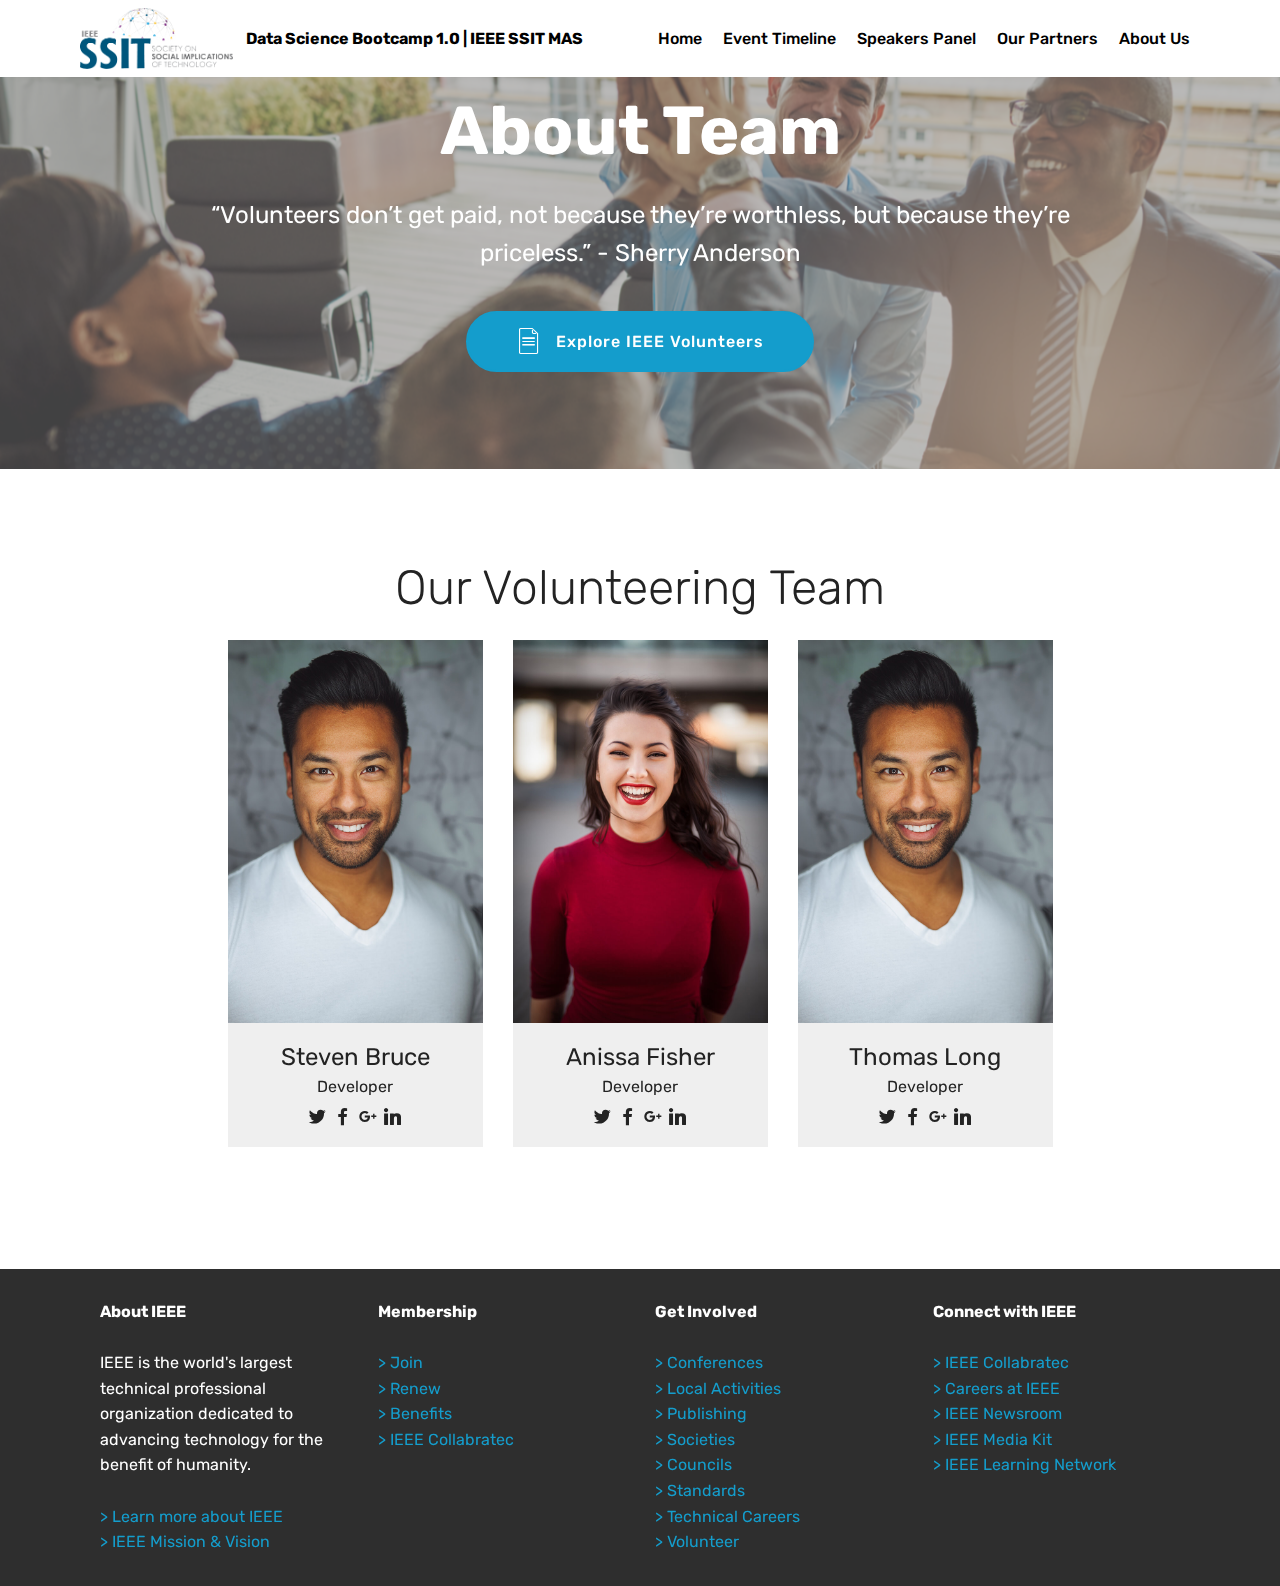
==== aboutTeam.html @ 63477669 "Test Version 1" ====
<!DOCTYPE html>
<html  >
<head>
  <meta charset="UTF-8">
  <meta http-equiv="X-UA-Compatible" content="IE=edge">
  <meta name="viewport" content="width=device-width, initial-scale=1, minimum-scale=1">
  <link rel="shortcut icon" href="assets/images/ieee-ssit.png" type="image/x-icon">
  <meta name="description" content="">
  
  
  <title>About Us | DSBC 1.0</title>
  <link rel="stylesheet" href="assets/web/assets/mobirise-icons/mobirise-icons.css">
  <link rel="stylesheet" href="assets/bootstrap/css/bootstrap.min.css">
  <link rel="stylesheet" href="assets/bootstrap/css/bootstrap-grid.min.css">
  <link rel="stylesheet" href="assets/bootstrap/css/bootstrap-reboot.min.css">
  <link rel="stylesheet" href="assets/socicon/css/styles.css">
  <link rel="stylesheet" href="assets/tether/tether.min.css">
  <link rel="stylesheet" href="assets/dropdown/css/style.css">
  <link rel="stylesheet" href="assets/theme/css/style.css">
  <link rel="preload" as="style" href="assets/mobirise/css/mbr-additional.css"><link rel="stylesheet" href="assets/mobirise/css/mbr-additional.css" type="text/css">
  
  
  
</head>
<body>
    <section class="menu cid-rZM7rF33Ei" once="menu" id="menu1-0">
  
      
  
      <nav class="navbar navbar-expand beta-menu navbar-dropdown align-items-center navbar-fixed-top navbar-toggleable-sm bg-color">
          <button class="navbar-toggler navbar-toggler-right" type="button" data-toggle="collapse" data-target="#navbarSupportedContent" aria-controls="navbarSupportedContent" aria-expanded="false" aria-label="Toggle navigation">
              <div class="hamburger">
                  <span></span>
                  <span></span>
                  <span></span>
                  <span></span>
              </div>
          </button>
          <div class="menu-logo">
              <div class="navbar-brand">
                  <span class="navbar-logo">
                      <a href="index.html">
                           <img src="assets/images/ieee-ssit.png" alt="" title="" style="height: 3.8rem;">
                      </a>
                  </span>
                  <span class="navbar-caption-wrap"><a class="navbar-caption text-black display-4" href="index.html">
                          Data Science Bootcamp 1.0 | IEEE SSIT MAS</a></span>
              </div>
          </div>
          <div class="collapse navbar-collapse" id="navbarSupportedContent">
              <ul class="navbar-nav nav-dropdown nav-right" data-app-modern-menu="true"><li class="nav-item">
                      <a class="nav-link link text-black display-4" href="index.html">Home</a>
                  </li>
                  <li class="nav-item">
                      <a class="nav-link link text-black display-4" href="index.html#timeline1-3">Event Timeline</a>
                  </li><li class="nav-item"><a class="nav-link link text-black display-4" href="index.html#team1-c">Speakers Panel</a></li>
                  <li class="nav-item"><a class="nav-link link text-black display-4" href="index.html#clients-4">Our Partners</a></li>
                  <li class="nav-item"><a class="nav-link link text-black display-4" href="aboutTeam.html" target="_blank">About Us</a></li></ul>
              
          </div>
      </nav>
  </section>

<section class="engine"><a href="https://mobirise.info/v">html templates</a></section><section class="header1 cid-rZMtKhewLM mbr-parallax-background" id="header1-9">

    

    <div class="mbr-overlay" style="opacity: 0.5; background-color: rgb(118, 118, 118);">
    </div>

    <div class="container">
        <div class="row justify-content-md-center">
            <div class="mbr-white col-md-10">
                <h1 class="mbr-section-title align-center mbr-bold pb-3 mbr-fonts-style display-1">
                    About Team</h1>
                
                <p class="mbr-text align-center pb-3 mbr-fonts-style display-5">
                    “Volunteers don’t get paid, not because they’re worthless, but because they’re priceless.” -&nbsp;Sherry Anderson </p>
                <div class="mbr-section-btn align-center"><a class="btn btn-md btn-primary display-4" href="https://www.ieee.org/about/volunteers/index.html" target="_blank">
                        <span class="mbr-iconfont mbri-file"></span>Explore IEEE Volunteers</a></div>
            </div>
        </div>
    </div>

</section>

<section class="team1 cid-rZMAbks2jQ" id="team1-b">
    
    
    
    <div class="container align-center">
        <h2 class="pb-3 mbr-fonts-style mbr-section-title display-2">Our Volunteering Team</h2>
        
        <div class="row media-row">
            
        <div class="team-item col-lg-3 col-md-6">
                <div class="item-image">
                    <img src="assets/images/face3.jpg" alt="" title="">
                </div>
                <div class="item-caption py-3">
                    <div class="item-name px-2">
                        <p class="mbr-fonts-style display-5">
                           Steven Bruce</p>
                    </div>
                    <div class="item-role px-2">
                        <p>Developer</p>
                    </div>
                    <div class="item-social pt-2">
                        <a href="https://twitter.com/mobirise" target="_blank">
                            <span class="p-1 socicon-twitter socicon mbr-iconfont mbr-iconfont-social"></span>
                        </a>
                        <a href="https://www.facebook.com/pages/Mobirise/1616226671953247" target="_blank">
                            <span class="p-1 socicon-facebook socicon mbr-iconfont mbr-iconfont-social"></span>
                        </a>
                        <a href="https://plus.google.com/u/0/+Mobirise" target="_blank">
                            <span class="p-1 socicon-googleplus socicon mbr-iconfont mbr-iconfont-social"></span>
                        </a>
                        <a href="https://www.linkedin.com/in/mobirise" target="_blank">
                            <span class="p-1 socicon-linkedin socicon mbr-iconfont mbr-iconfont-social"></span>
                        </a>
                        <a href="https://www.instagram.com/mobirise/" target="_blank">
                            
                        </a>
                        <a href="https://www.youtube.com/channel/UCt_tncVAetpK5JeM8L-8jyw" target="_blank">    
                            
                        </a>
                    </div>
                </div>
            </div><div class="team-item col-lg-3 col-md-6">
                <div class="item-image">
                    <img src="assets/images/face2.jpg" alt="" title="">
                </div>
                <div class="item-caption py-3">
                    <div class="item-name px-2">
                        <p class="mbr-fonts-style display-5">
                           Anissa Fisher</p>
                    </div>
                    <div class="item-role px-2">
                        <p>Developer</p>
                    </div>
                    <div class="item-social pt-2">
                        <a href="https://twitter.com/mobirise" target="_blank">
                            <span class="p-1 socicon-twitter socicon mbr-iconfont mbr-iconfont-social"></span>
                        </a>
                        <a href="https://www.facebook.com/pages/Mobirise/1616226671953247" target="_blank">
                            <span class="p-1 socicon-facebook socicon mbr-iconfont mbr-iconfont-social"></span>
                        </a>
                        <a href="https://plus.google.com/u/0/+Mobirise" target="_blank">
                            <span class="p-1 socicon-googleplus socicon mbr-iconfont mbr-iconfont-social"></span>
                        </a>
                        <a href="https://www.linkedin.com/in/mobirise" target="_blank">
                            <span class="p-1 socicon-linkedin socicon mbr-iconfont mbr-iconfont-social"></span>
                        </a>
                        <a href="https://www.instagram.com/mobirise/" target="_blank">
                            
                        </a>
                        <a href="https://www.youtube.com/channel/UCt_tncVAetpK5JeM8L-8jyw" target="_blank">    
                            
                        </a>
                    </div>
                </div>
            </div><div class="team-item col-lg-3 col-md-6">
                <div class="item-image">
                    <img src="assets/images/face3.jpg" alt="" title="">
                </div>
                <div class="item-caption py-3">
                    <div class="item-name px-2">
                        <p class="mbr-fonts-style display-5">
                           Thomas Long</p>
                    </div>
                    <div class="item-role px-2">
                        <p>Developer</p>
                    </div>
                    <div class="item-social pt-2">
                        <a href="https://twitter.com/mobirise" target="_blank">
                            <span class="p-1 socicon-twitter socicon mbr-iconfont mbr-iconfont-social"></span>
                        </a>
                        <a href="https://www.facebook.com/pages/Mobirise/1616226671953247" target="_blank">
                            <span class="p-1 socicon-facebook socicon mbr-iconfont mbr-iconfont-social"></span>
                        </a>
                        <a href="https://plus.google.com/u/0/+Mobirise" target="_blank">
                            <span class="p-1 socicon-googleplus socicon mbr-iconfont mbr-iconfont-social"></span>
                        </a>
                        <a href="https://www.linkedin.com/in/mobirise" target="_blank">
                            <span class="p-1 socicon-linkedin socicon mbr-iconfont mbr-iconfont-social"></span>
                        </a>
                        <a href="https://www.instagram.com/mobirise/" target="_blank">
                            
                        </a>
                        <a href="https://www.youtube.com/channel/UCt_tncVAetpK5JeM8L-8jyw" target="_blank">    
                            
                        </a>
                    </div>
                </div>
            </div></div>    
    </div>
</section>

<section class="cid-rZM88q3tOk" id="footer2-5">

    

    

    <div class="container">
        <div class="media-container-row content mbr-white">
            <div class="col-12 col-md-3 mbr-fonts-style display-7">
                <p class="mbr-text"><strong>About IEEE</strong><br>
                    <br>IEEE is the world's largest technical professional organization dedicated to advancing technology for the benefit of humanity.<br><br>
                    <a href="https://www.ieee.org/about/index.html" target="_blank">&gt; Learn more about IEEE</a><br>
                    <a href="https://www.ieee.org/about/vision-mission.html?utm_source=dhtml_footer&utm_medium=hp&utm_campaign=mission-vision" target="_blank"></a><a href="https://www.ieee.org/about/vision-mission.html" target="_blank">&gt;&nbsp;IEEE Mission &amp; Vision</a>
                </p>
            </div>
            <div class="col-12 col-md-3 mbr-fonts-style display-7">
                <p class="mbr-text"><strong>Membership</strong><br><br>
                    <a href="https://www.ieee.org/membership/join/index.html" target="_blank">&gt; Join</a><br>
                    <a href="https://www.ieee.org/membership/renew.html" target="_blank">&gt; Renew</a><br>
                    <a href="https://www.ieee.org/membership/benefits/index.html" target="_blank">&gt; Benefits</a><br>
                    <a href="https://ieee-collabratec.ieee.org/" target="_blank">&gt; IEEE Collabratec</a></p>
            </div>
            <div class="col-12 col-md-3 mbr-fonts-style display-7">
                <p class="mbr-text"><strong>Get Involved</strong><br><br>
                    <a href="https://www.ieee.org/conferences/index.html" target="_blank">&gt; Conferences</a><br>
                    <a href="https://www.ieee.org/communities/geographic-activities.html" target="_blank">&gt; Local Activities</a><br>
                    <a href="https://www.ieee.org/publications/authors/publishing-benefits/index.html" target="_blank">&gt; Publishing</a><br>
                    <a href="https://www.ieee.org/communities/societies/index.html" target="_blank">&gt; Societies</a><br>
                    <a href="https://www.ieee.org/communities/societies/about-technical-councils.html" target="_blank">&gt; Councils</a><br>
                    <a href="https://standards.ieee.org/" target="_blank">&gt; Standards</a><br>
                    <a href="https://jobs.ieee.org/" target="_blank">&gt; Technical Careers</a><br>
                    <a href="https://www.ieee.org/about/volunteers/index.html" target="_blank">&gt; Volunteer</a>
                </p>
            </div>
            <div class="col-12 col-md-3 mbr-fonts-style display-7">
                <p class="mbr-text"><strong>Connect with IEEE</strong><br><br>
                    <a href="https://ieee-collabratec.ieee.org/" target="_blank">&gt; IEEE Collabratec</a><br>
                    <a href="https://ieee.taleo.net/careersection/2/jobsearch.ftl" target="_blank">&gt; Careers at IEEE</a><br>
                    <a href="https://www.ieee.org/about/news/index.html" target="_blank">&gt; IEEE Newsroom</a><br>
                    <a href="https://www.ieee.org/about/news/media-kit/media-kit-index.html" target="_blank">&gt; IEEE Media Kit</a><br>
                    <a href="https://iln.ieee.org/" target="_blank">&gt; IEEE Learning Network</a><br>
                </p>
            </div>
        </div>
    </div>
</section>


  <script src="assets/web/assets/jquery/jquery.min.js"></script>
  <script src="assets/popper/popper.min.js"></script>
  <script src="assets/bootstrap/js/bootstrap.min.js"></script>
  <script src="assets/tether/tether.min.js"></script>
  <script src="assets/dropdown/js/nav-dropdown.js"></script>
  <script src="assets/dropdown/js/navbar-dropdown.js"></script>
  <script src="assets/touchswipe/jquery.touch-swipe.min.js"></script>
  <script src="assets/parallax/jarallax.min.js"></script>
  <script src="assets/smoothscroll/smooth-scroll.js"></script>
  <script src="assets/theme/js/script.js"></script>
  
  
</body>
</html>
---- assets/web/assets/mobirise-icons/mobirise-icons.css ----
@font-face {
  font-family: 'MobiriseIcons';
  src:  url('mobirise-icons.eot?spat4u');
  src:  url('mobirise-icons.eot?spat4u#iefix') format('embedded-opentype'),
    url('mobirise-icons.ttf?spat4u') format('truetype'),
    url('mobirise-icons.woff?spat4u') format('woff'),
    url('mobirise-icons.svg?spat4u#MobiriseIcons') format('svg');
  font-weight: normal;
  font-style: normal;
  font-display: swap;
}

[class^="mbri-"], [class*=" mbri-"] {
  /* use !important to prevent issues with browser extensions that change fonts */
  font-family: MobiriseIcons !important;
  speak: none;
  font-style: normal;
  font-weight: normal;
  font-variant: normal;
  text-transform: none;
  line-height: 1;

  /* Better Font Rendering =========== */
  -webkit-font-smoothing: antialiased;
  -moz-osx-font-smoothing: grayscale;
}

.mbri-add-submenu:before {
  content: "\e900";
}
.mbri-alert:before {
  content: "\e901";
}
.mbri-align-center:before {
  content: "\e902";
}
.mbri-align-justify:before {
  content: "\e903";
}
.mbri-align-left:before {
  content: "\e904";
}
.mbri-align-right:before {
  content: "\e905";
}
.mbri-android:before {
  content: "\e906";
}
.mbri-apple:before {
  content: "\e907";
}
.mbri-arrow-down:before {
  content: "\e908";
}
.mbri-arrow-next:before {
  content: "\e909";
}
.mbri-arrow-prev:before {
  content: "\e90a";
}
.mbri-arrow-up:before {
  content: "\e90b";
}
.mbri-bold:before {
  content: "\e90c";
}
.mbri-bookmark:before {
  content: "\e90d";
}
.mbri-bootstrap:before {
  content: "\e90e";
}
.mbri-briefcase:before {
  content: "\e90f";
}
.mbri-browse:before {
  content: "\e910";
}
.mbri-bulleted-list:before {
  content: "\e911";
}
.mbri-calendar:before {
  content: "\e912";
}
.mbri-camera:before {
  content: "\e913";
}
.mbri-cart-add:before {
  content: "\e914";
}
.mbri-cart-full:before {
  content: "\e915";
}
.mbri-cash:before {
  content: "\e916";
}
.mbri-change-style:before {
  content: "\e917";
}
.mbri-chat:before {
  content: "\e918";
}
.mbri-clock:before {
  content: "\e919";
}
.mbri-close:before {
  content: "\e91a";
}
.mbri-cloud:before {
  content: "\e91b";
}
.mbri-code:before {
  content: "\e91c";
}
.mbri-contact-form:before {
  content: "\e91d";
}
.mbri-credit-card:before {
  content: "\e91e";
}
.mbri-cursor-click:before {
  content: "\e91f";
}
.mbri-cust-feedback:before {
  content: "\e920";
}
.mbri-database:before {
  content: "\e921";
}
.mbri-delivery:before {
  content: "\e922";
}
.mbri-desktop:before {
  content: "\e923";
}
.mbri-devices:before {
  content: "\e924";
}
.mbri-down:before {
  content: "\e925";
}
.mbri-download:before {
  content: "\e989";
}
.mbri-drag-n-drop:before {
  content: "\e927";
}
.mbri-drag-n-drop2:before {
  content: "\e928";
}
.mbri-edit:before {
  content: "\e929";
}
.mbri-edit2:before {
  content: "\e92a";
}
.mbri-error:before {
  content: "\e92b";
}
.mbri-extension:before {
  content: "\e92c";
}
.mbri-features:before {
  content: "\e92d";
}
.mbri-file:before {
  content: "\e92e";
}
.mbri-flag:before {
  content: "\e92f";
}
.mbri-folder:before {
  content: "\e930";
}
.mbri-gift:before {
  content: "\e931";
}
.mbri-github:before {
  content: "\e932";
}
.mbri-globe:before {
  content: "\e933";
}
.mbri-globe-2:before {
  content: "\e934";
}
.mbri-growing-chart:before {
  content: "\e935";
}
.mbri-hearth:before {
  content: "\e936";
}
.mbri-help:before {
  content: "\e937";
}
.mbri-home:before {
  content: "\e938";
}
.mbri-hot-cup:before {
  content: "\e939";
}
.mbri-idea:before {
  content: "\e93a";
}
.mbri-image-gallery:before {
  content: "\e93b";
}
.mbri-image-slider:before {
  content: "\e93c";
}
.mbri-info:before {
  content: "\e93d";
}
.mbri-italic:before {
  content: "\e93e";
}
.mbri-key:before {
  content: "\e93f";
}
.mbri-laptop:before {
  content: "\e940";
}
.mbri-layers:before {
  content: "\e941";
}
.mbri-left-right:before {
  content: "\e942";
}
.mbri-left:before {
  content: "\e943";
}
.mbri-letter:before {
  content: "\e944";
}
.mbri-like:before {
  content: "\e945";
}
.mbri-link:before {
  content: "\e946";
}
.mbri-lock:before {
  content: "\e947";
}
.mbri-login:before {
  content: "\e948";
}
.mbri-logout:before {
  content: "\e949";
}
.mbri-magic-stick:before {
  content: "\e94a";
}
.mbri-map-pin:before {
  content: "\e94b";
}
.mbri-menu:before {
  content: "\e94c";
}
.mbri-mobile:before {
  content: "\e94d";
}
.mbri-mobile2:before {
  content: "\e94e";
}
.mbri-mobirise:before {
  content: "\e94f";
}
.mbri-more-horizontal:before {
  content: "\e950";
}
.mbri-more-vertical:before {
  content: "\e951";
}
.mbri-music:before {
  content: "\e952";
}
.mbri-new-file:before {
  content: "\e953";
}
.mbri-numbered-list:before {
  content: "\e954";
}
.mbri-opened-folder:before {
  content: "\e955";
}
.mbri-pages:before {
  content: "\e956";
}
.mbri-paper-plane:before {
  content: "\e957";
}
.mbri-paperclip:before {
  content: "\e958";
}
.mbri-photo:before {
  content: "\e959";
}
.mbri-photos:before {
  content: "\e95a";
}
.mbri-pin:before {
  content: "\e95b";
}
.mbri-play:before {
  content: "\e95c";
}
.mbri-plus:before {
  content: "\e95d";
}
.mbri-preview:before {
  content: "\e95e";
}
.mbri-print:before {
  content: "\e95f";
}
.mbri-protect:before {
  content: "\e960";
}
.mbri-question:before {
  content: "\e961";
}
.mbri-quote-left:before {
  content: "\e962";
}
.mbri-quote-right:before {
  content: "\e963";
}
.mbri-refresh:before {
  content: "\e964";
}
.mbri-responsive:before {
  content: "\e965";
}
.mbri-right:before {
  content: "\e966";
}
.mbri-rocket:before {
  content: "\e967";
}
.mbri-sad-face:before {
  content: "\e968";
}
.mbri-sale:before {
  content: "\e969";
}
.mbri-save:before {
  content: "\e96a";
}
.mbri-search:before {
  content: "\e96b";
}
.mbri-setting:before {
  content: "\e96c";
}
.mbri-setting2:before {
  content: "\e96d";
}
.mbri-setting3:before {
  content: "\e96e";
}
.mbri-share:before {
  content: "\e96f";
}
.mbri-shopping-bag:before {
  content: "\e970";
}
.mbri-shopping-basket:before {
  content: "\e971";
}
.mbri-shopping-cart:before {
  content: "\e972";
}
.mbri-sites:before {
  content: "\e973";
}
.mbri-smile-face:before {
  content: "\e974";
}
.mbri-speed:before {
  content: "\e975";
}
.mbri-star:before {
  content: "\e976";
}
.mbri-success:before {
  content: "\e977";
}
.mbri-sun:before {
  content: "\e978";
}
.mbri-sun2:before {
  content: "\e979";
}
.mbri-tablet:before {
  content: "\e97a";
}
.mbri-tablet-vertical:before {
  content: "\e97b";
}
.mbri-target:before {
  content: "\e97c";
}
.mbri-timer:before {
  content: "\e97d";
}
.mbri-to-ftp:before {
  content: "\e97e";
}
.mbri-to-local-drive:before {
  content: "\e97f";
}
.mbri-touch-swipe:before {
  content: "\e980";
}
.mbri-touch:before {
  content: "\e981";
}
.mbri-trash:before {
  content: "\e982";
}
.mbri-underline:before {
  content: "\e983";
}
.mbri-unlink:before {
  content: "\e984";
}
.mbri-unlock:before {
  content: "\e985";
}
.mbri-up-down:before {
  content: "\e986";
}
.mbri-up:before {
  content: "\e987";
}
.mbri-update:before {
  content: "\e988";
}
.mbri-upload:before {
 content: "\e926"; 
}
.mbri-user:before {
  content: "\e98a";
}
.mbri-user2:before {
  content: "\e98b";
}
.mbri-users:before {
  content: "\e98c";
}
.mbri-video:before {
  content: "\e98d";
}
.mbri-video-play:before {
  content: "\e98e";
}
.mbri-watch:before {
  content: "\e98f";
}
.mbri-website-theme:before {
  content: "\e990";
}
.mbri-wifi:before {
  content: "\e991";
}
.mbri-windows:before {
  content: "\e992";
}
.mbri-zoom-out:before {
  content: "\e993";
}
.mbri-redo:before {
  content: "\e994";
}
.mbri-undo:before {
  content: "\e995";
}
---- assets/socicon/css/styles.css ----
@charset "UTF-8";

@font-face {
  font-family: 'Socicon';
  src:  url('../fonts/socicon.eot');
  src:  url('../fonts/socicon.eot?#iefix') format('embedded-opentype'),
    url('../fonts/socicon.woff2') format('woff2'),
    url('../fonts/socicon.ttf') format('truetype'),
    url('../fonts/socicon.woff') format('woff'),
    url('../fonts/socicon.svg#socicon') format('svg');
  font-weight: normal;
  font-style: normal;
}

[data-icon]:before {
  font-family: "socicon" !important;
  content: attr(data-icon);
  font-style: normal !important;
  font-weight: normal !important;
  font-variant: normal !important;
  text-transform: none !important;
  speak: none;
  line-height: 1;
  -webkit-font-smoothing: antialiased;
  -moz-osx-font-smoothing: grayscale;
}

[class^="socicon-"], [class*=" socicon-"] {
  /* use !important to prevent issues with browser extensions that change fonts */
  font-family: 'Socicon' !important;
  speak: none;
  font-style: normal;
  font-weight: normal;
  font-variant: normal;
  text-transform: none;
  line-height: 1;

  /* Better Font Rendering =========== */
  -webkit-font-smoothing: antialiased;
  -moz-osx-font-smoothing: grayscale;
}

.socicon-eitaa:before {
  content: "\e97c";
}
.socicon-soroush:before {
  content: "\e97d";
}
.socicon-bale:before {
  content: "\e97e";
}
.socicon-zazzle:before {
  content: "\e97b";
}
.socicon-society6:before {
  content: "\e97a";
}
.socicon-redbubble:before {
  content: "\e979";
}
.socicon-avvo:before {
  content: "\e978";
}
.socicon-stitcher:before {
  content: "\e977";
}
.socicon-googlehangouts:before {
  content: "\e974";
}
.socicon-dlive:before {
  content: "\e975";
}
.socicon-vsco:before {
  content: "\e976";
}
.socicon-flipboard:before {
  content: "\e973";
}
.socicon-ubuntu:before {
  content: "\e958";
}
.socicon-artstation:before {
  content: "\e959";
}
.socicon-invision:before {
  content: "\e95a";
}
.socicon-torial:before {
  content: "\e95b";
}
.socicon-collectorz:before {
  content: "\e95c";
}
.socicon-seenthis:before {
  content: "\e95d";
}
.socicon-googleplaymusic:before {
  content: "\e95e";
}
.socicon-debian:before {
  content: "\e95f";
}
.socicon-filmfreeway:before {
  content: "\e960";
}
.socicon-gnome:before {
  content: "\e961";
}
.socicon-itchio:before {
  content: "\e962";
}
.socicon-jamendo:before {
  content: "\e963";
}
.socicon-mix:before {
  content: "\e964";
}
.socicon-sharepoint:before {
  content: "\e965";
}
.socicon-tinder:before {
  content: "\e966";
}
.socicon-windguru:before {
  content: "\e967";
}
.socicon-cdbaby:before {
  content: "\e968";
}
.socicon-elementaryos:before {
  content: "\e969";
}
.socicon-stage32:before {
  content: "\e96a";
}
.socicon-tiktok:before {
  content: "\e96b";
}
.socicon-gitter:before {
  content: "\e96c";
}
.socicon-letterboxd:before {
  content: "\e96d";
}
.socicon-threema:before {
  content: "\e96e";
}
.socicon-splice:before {
  content: "\e96f";
}
.socicon-metapop:before {
  content: "\e970";
}
.socicon-naver:before {
  content: "\e971";
}
.socicon-remote:before {
  content: "\e972";
}
.socicon-internet:before {
  content: "\e957";
}
.socicon-moddb:before {
  content: "\e94b";
}
.socicon-indiedb:before {
  content: "\e94c";
}
.socicon-traxsource:before {
  content: "\e94d";
}
.socicon-gamefor:before {
  content: "\e94e";
}
.socicon-pixiv:before {
  content: "\e94f";
}
.socicon-myanimelist:before {
  content: "\e950";
}
.socicon-blackberry:before {
  content: "\e951";
}
.socicon-wickr:before {
  content: "\e952";
}
.socicon-spip:before {
  content: "\e953";
}
.socicon-napster:before {
  content: "\e954";
}
.socicon-beatport:before {
  content: "\e955";
}
.socicon-hackerone:before {
  content: "\e956";
}
.socicon-hackernews:before {
  content: "\e946";
}
.socicon-smashwords:before {
  content: "\e947";
}
.socicon-kobo:before {
  content: "\e948";
}
.socicon-bookbub:before {
  content: "\e949";
}
.socicon-mailru:before {
  content: "\e94a";
}
.socicon-gitlab:before {
  content: "\e945";
}
.socicon-instructables:before {
  content: "\e944";
}
.socicon-portfolio:before {
  content: "\e943";
}
.socicon-codered:before {
  content: "\e940";
}
.socicon-origin:before {
  content: "\e941";
}
.socicon-nextdoor:before {
  content: "\e942";
}
.socicon-udemy:before {
  content: "\e93f";
}
.socicon-livemaster:before {
  content: "\e93e";
}
.socicon-crunchbase:before {
  content: "\e93b";
}
.socicon-homefy:before {
  content: "\e93c";
}
.socicon-calendly:before {
  content: "\e93d";
}
.socicon-realtor:before {
  content: "\e90f";
}
.socicon-tidal:before {
  content: "\e910";
}
.socicon-qobuz:before {
  content: "\e911";
}
.socicon-natgeo:before {
  content: "\e912";
}
.socicon-mastodon:before {
  content: "\e913";
}
.socicon-unsplash:before {
  content: "\e914";
}
.socicon-homeadvisor:before {
  content: "\e915";
}
.socicon-angieslist:before {
  content: "\e916";
}
.socicon-codepen:before {
  content: "\e917";
}
.socicon-slack:before {
  content: "\e918";
}
.socicon-openaigym:before {
  content: "\e919";
}
.socicon-logmein:before {
  content: "\e91a";
}
.socicon-fiverr:before {
  content: "\e91b";
}
.socicon-gotomeeting:before {
  content: "\e91c";
}
.socicon-aliexpress:before {
  content: "\e91d";
}
.socicon-guru:before {
  content: "\e91e";
}
.socicon-appstore:before {
  content: "\e91f";
}
.socicon-homes:before {
  content: "\e920";
}
.socicon-zoom:before {
  content: "\e921";
}
.socicon-alibaba:before {
  content: "\e922";
}
.socicon-craigslist:before {
  content: "\e923";
}
.socicon-wix:before {
  content: "\e924";
}
.socicon-redfin:before {
  content: "\e925";
}
.socicon-googlecalendar:before {
  content: "\e926";
}
.socicon-shopify:before {
  content: "\e927";
}
.socicon-freelancer:before {
  content: "\e928";
}
.socicon-seedrs:before {
  content: "\e929";
}
.socicon-bing:before {
  content: "\e92a";
}
.socicon-doodle:before {
  content: "\e92b";
}
.socicon-bonanza:before {
  content: "\e92c";
}
.socicon-squarespace:before {
  content: "\e92d";
}
.socicon-toptal:before {
  content: "\e92e";
}
.socicon-gust:before {
  content: "\e92f";
}
.socicon-ask:before {
  content: "\e930";
}
.socicon-trulia:before {
  content: "\e931";
}
.socicon-loomly:before {
  content: "\e932";
}
.socicon-ghost:before {
  content: "\e933";
}
.socicon-upwork:before {
  content: "\e934";
}
.socicon-fundable:before {
  content: "\e935";
}
.socicon-booking:before {
  content: "\e936";
}
.socicon-googlemaps:before {
  content: "\e937";
}
.socicon-zillow:before {
  content: "\e938";
}
.socicon-niconico:before {
  content: "\e939";
}
.socicon-toneden:before {
  content: "\e93a";
}
.socicon-augment:before {
  content: "\e908";
}
.socicon-bitbucket:before {
  content: "\e909";
}
.socicon-fyuse:before {
  content: "\e90a";
}
.socicon-yt-gaming:before {
  content: "\e90b";
}
.socicon-sketchfab:before {
  content: "\e90c";
}
.socicon-mobcrush:before {
  content: "\e90d";
}
.socicon-microsoft:before {
  content: "\e90e";
}
.socicon-pandora:before {
  content: "\e907";
}
.socicon-messenger:before {
  content: "\e906";
}
.socicon-gamewisp:before {
  content: "\e905";
}
.socicon-bloglovin:before {
  content: "\e904";
}
.socicon-tunein:before {
  content: "\e903";
}
.socicon-gamejolt:before {
  content: "\e901";
}
.socicon-trello:before {
  content: "\e902";
}
.socicon-spreadshirt:before {
  content: "\e900";
}
.socicon-500px:before {
  content: "\e000";
}
.socicon-8tracks:before {
  content: "\e001";
}
.socicon-airbnb:before {
  content: "\e002";
}
.socicon-alliance:before {
  content: "\e003";
}
.socicon-amazon:before {
  content: "\e004";
}
.socicon-amplement:before {
  content: "\e005";
}
.socicon-android:before {
  content: "\e006";
}
.socicon-angellist:before {
  content: "\e007";
}
.socicon-apple:before {
  content: "\e008";
}
.socicon-appnet:before {
  content: "\e009";
}
.socicon-baidu:before {
  content: "\e00a";
}
.socicon-bandcamp:before {
  content: "\e00b";
}
.socicon-battlenet:before {
  content: "\e00c";
}
.socicon-mixer:before {
  content: "\e00d";
}
.socicon-bebee:before {
  content: "\e00e";
}
.socicon-bebo:before {
  content: "\e00f";
}
.socicon-behance:before {
  content: "\e010";
}
.socicon-blizzard:before {
  content: "\e011";
}
.socicon-blogger:before {
  content: "\e012";
}
.socicon-buffer:before {
  content: "\e013";
}
.socicon-chrome:before {
  content: "\e014";
}
.socicon-coderwall:before {
  content: "\e015";
}
.socicon-curse:before {
  content: "\e016";
}
.socicon-dailymotion:before {
  content: "\e017";
}
.socicon-deezer:before {
  content: "\e018";
}
.socicon-delicious:before {
  content: "\e019";
}
.socicon-deviantart:before {
  content: "\e01a";
}
.socicon-diablo:before {
  content: "\e01b";
}
.socicon-digg:before {
  content: "\e01c";
}
.socicon-discord:before {
  content: "\e01d";
}
.socicon-disqus:before {
  content: "\e01e";
}
.socicon-douban:before {
  content: "\e01f";
}
.socicon-draugiem:before {
  content: "\e020";
}
.socicon-dribbble:before {
  content: "\e021";
}
.socicon-drupal:before {
  content: "\e022";
}
.socicon-ebay:before {
  content: "\e023";
}
.socicon-ello:before {
  content: "\e024";
}
.socicon-endomodo:before {
  content: "\e025";
}
.socicon-envato:before {
  content: "\e026";
}
.socicon-etsy:before {
  content: "\e027";
}
.socicon-facebook:before {
  content: "\e028";
}
.socicon-feedburner:before {
  content: "\e029";
}
.socicon-filmweb:before {
  content: "\e02a";
}
.socicon-firefox:before {
  content: "\e02b";
}
.socicon-flattr:before {
  content: "\e02c";
}
.socicon-flickr:before {
  content: "\e02d";
}
.socicon-formulr:before {
  content: "\e02e";
}
.socicon-forrst:before {
  content: "\e02f";
}
.socicon-foursquare:before {
  content: "\e030";
}
.socicon-friendfeed:before {
  content: "\e031";
}
.socicon-github:before {
  content: "\e032";
}
.socicon-goodreads:before {
  content: "\e033";
}
.socicon-google:before {
  content: "\e034";
}
.socicon-googlescholar:before {
  content: "\e035";
}
.socicon-googlegroups:before {
  content: "\e036";
}
.socicon-googlephotos:before {
  content: "\e037";
}
.socicon-googleplus:before {
  content: "\e038";
}
.socicon-grooveshark:before {
  content: "\e039";
}
.socicon-hackerrank:before {
  content: "\e03a";
}
.socicon-hearthstone:before {
  content: "\e03b";
}
.socicon-hellocoton:before {
  content: "\e03c";
}
.socicon-heroes:before {
  content: "\e03d";
}
.socicon-smashcast:before {
  content: "\e03e";
}
.socicon-horde:before {
  content: "\e03f";
}
.socicon-houzz:before {
  content: "\e040";
}
.socicon-icq:before {
  content: "\e041";
}
.socicon-identica:before {
  content: "\e042";
}
.socicon-imdb:before {
  content: "\e043";
}
.socicon-instagram:before {
  content: "\e044";
}
.socicon-issuu:before {
  content: "\e045";
}
.socicon-istock:before {
  content: "\e046";
}
.socicon-itunes:before {
  content: "\e047";
}
.socicon-keybase:before {
  content: "\e048";
}
.socicon-lanyrd:before {
  content: "\e049";
}
.socicon-lastfm:before {
  content: "\e04a";
}
.socicon-line:before {
  content: "\e04b";
}
.socicon-linkedin:before {
  content: "\e04c";
}
.socicon-livejournal:before {
  content: "\e04d";
}
.socicon-lyft:before {
  content: "\e04e";
}
.socicon-macos:before {
  content: "\e04f";
}
.socicon-mail:before {
  content: "\e050";
}
.socicon-medium:before {
  content: "\e051";
}
.socicon-meetup:before {
  content: "\e052";
}
.socicon-mixcloud:before {
  content: "\e053";
}
.socicon-modelmayhem:before {
  content: "\e054";
}
.socicon-mumble:before {
  content: "\e055";
}
.socicon-myspace:before {
  content: "\e056";
}
.socicon-newsvine:before {
  content: "\e057";
}
.socicon-nintendo:before {
  content: "\e058";
}
.socicon-npm:before {
  content: "\e059";
}
.socicon-odnoklassniki:before {
  content: "\e05a";
}
.socicon-openid:before {
  content: "\e05b";
}
.socicon-opera:before {
  content: "\e05c";
}
.socicon-outlook:before {
  content: "\e05d";
}
.socicon-overwatch:before {
  content: "\e05e";
}
.socicon-patreon:before {
  content: "\e05f";
}
.socicon-paypal:before {
  content: "\e060";
}
.socicon-periscope:before {
  content: "\e061";
}
.socicon-persona:before {
  content: "\e062";
}
.socicon-pinterest:before {
  content: "\e063";
}
.socicon-play:before {
  content: "\e064";
}
.socicon-player:before {
  content: "\e065";
}
.socicon-playstation:before {
  content: "\e066";
}
.socicon-pocket:before {
  content: "\e067";
}
.socicon-qq:before {
  content: "\e068";
}
.socicon-quora:before {
  content: "\e069";
}
.socicon-raidcall:before {
  content: "\e06a";
}
.socicon-ravelry:before {
  content: "\e06b";
}
.socicon-reddit:before {
  content: "\e06c";
}
.socicon-renren:before {
  content: "\e06d";
}
.socicon-researchgate:before {
  content: "\e06e";
}
.socicon-residentadvisor:before {
  content: "\e06f";
}
.socicon-reverbnation:before {
  content: "\e070";
}
.socicon-rss:before {
  content: "\e071";
}
.socicon-sharethis:before {
  content: "\e072";
}
.socicon-skype:before {
  content: "\e073";
}
.socicon-slideshare:before {
  content: "\e074";
}
.socicon-smugmug:before {
  content: "\e075";
}
.socicon-snapchat:before {
  content: "\e076";
}
.socicon-songkick:before {
  content: "\e077";
}
.socicon-soundcloud:before {
  content: "\e078";
}
.socicon-spotify:before {
  content: "\e079";
}
.socicon-stackexchange:before {
  content: "\e07a";
}
.socicon-stackoverflow:before {
  content: "\e07b";
}
.socicon-starcraft:before {
  content: "\e07c";
}
.socicon-stayfriends:before {
  content: "\e07d";
}
.socicon-steam:before {
  content: "\e07e";
}
.socicon-storehouse:before {
  content: "\e07f";
}
.socicon-strava:before {
  content: "\e080";
}
.socicon-streamjar:before {
  content: "\e081";
}
.socicon-stumbleupon:before {
  content: "\e082";
}
.socicon-swarm:before {
  content: "\e083";
}
.socicon-teamspeak:before {
  content: "\e084";
}
.socicon-teamviewer:before {
  content: "\e085";
}
.socicon-technorati:before {
  content: "\e086";
}
.socicon-telegram:before {
  content: "\e087";
}
.socicon-tripadvisor:before {
  content: "\e088";
}
.socicon-tripit:before {
  content: "\e089";
}
.socicon-triplej:before {
  content: "\e08a";
}
.socicon-tumblr:before {
  content: "\e08b";
}
.socicon-twitch:before {
  content: "\e08c";
}
.socicon-twitter:before {
  content: "\e08d";
}
.socicon-uber:before {
  content: "\e08e";
}
.socicon-ventrilo:before {
  content: "\e08f";
}
.socicon-viadeo:before {
  content: "\e090";
}
.socicon-viber:before {
  content: "\e091";
}
.socicon-viewbug:before {
  content: "\e092";
}
.socicon-vimeo:before {
  content: "\e093";
}
.socicon-vine:before {
  content: "\e094";
}
.socicon-vkontakte:before {
  content: "\e095";
}
.socicon-warcraft:before {
  content: "\e096";
}
.socicon-wechat:before {
  content: "\e097";
}
.socicon-weibo:before {
  content: "\e098";
}
.socicon-whatsapp:before {
  content: "\e099";
}
.socicon-wikipedia:before {
  content: "\e09a";
}
.socicon-windows:before {
  content: "\e09b";
}
.socicon-wordpress:before {
  content: "\e09c";
}
.socicon-wykop:before {
  content: "\e09d";
}
.socicon-xbox:before {
  content: "\e09e";
}
.socicon-xing:before {
  content: "\e09f";
}
.socicon-yahoo:before {
  content: "\e0a0";
}
.socicon-yammer:before {
  content: "\e0a1";
}
.socicon-yandex:before {
  content: "\e0a2";
}
.socicon-yelp:before {
  content: "\e0a3";
}
.socicon-younow:before {
  content: "\e0a4";
}
.socicon-youtube:before {
  content: "\e0a5";
}
.socicon-zapier:before {
  content: "\e0a6";
}
.socicon-zerply:before {
  content: "\e0a7";
}
.socicon-zomato:before {
  content: "\e0a8";
}
.socicon-zynga:before {
  content: "\e0a9";
}
---- assets/dropdown/css/style.css ----
.navbar-dropdown {
  left: 0;
  padding: 0;
  position: absolute;
  right: 0;
  top: 0;
  transition: all 0.45s ease;
  z-index: 1030;
  background: #282828; }
  .navbar-dropdown .navbar-logo {
    margin-right: 0.8rem;
    transition: margin 0.3s ease-in-out;
    vertical-align: middle; }
    .navbar-dropdown .navbar-logo img {
      height: 3.125rem;
      transition: all 0.3s ease-in-out; }
    .navbar-dropdown .navbar-logo.mbr-iconfont {
      font-size: 3.125rem;
      line-height: 3.125rem; }
  .navbar-dropdown .navbar-caption {
    font-weight: 700;
    white-space: normal;
    vertical-align: -4px;
    line-height: 3.125rem !important; }
    .navbar-dropdown .navbar-caption, .navbar-dropdown .navbar-caption:hover {
      color: inherit;
      text-decoration: none; }
  .navbar-dropdown .mbr-iconfont + .navbar-caption {
    vertical-align: -1px; }
  .navbar-dropdown.navbar-fixed-top {
    position: fixed; }
  .navbar-dropdown .navbar-brand span {
    vertical-align: -4px; }
  .navbar-dropdown.bg-color.transparent {
    background: none; }
  .navbar-dropdown.navbar-short .navbar-brand {
    padding: 0.625rem 0; }
    .navbar-dropdown.navbar-short .navbar-brand span {
      vertical-align: -1px; }
  .navbar-dropdown.navbar-short .navbar-caption {
    line-height: 2.375rem !important;
    vertical-align: -2px; }
  .navbar-dropdown.navbar-short .navbar-logo {
    margin-right: 0.5rem; }
    .navbar-dropdown.navbar-short .navbar-logo img {
      height: 2.375rem; }
    .navbar-dropdown.navbar-short .navbar-logo.mbr-iconfont {
      font-size: 2.375rem;
      line-height: 2.375rem; }
  .navbar-dropdown.navbar-short .mbr-table-cell {
    height: 3.625rem; }
  .navbar-dropdown .navbar-close {
    left: 0.6875rem;
    position: fixed;
    top: 0.75rem;
    z-index: 1000; }
  .navbar-dropdown .hamburger-icon {
    content: "";
    display: inline-block;
    vertical-align: middle;
    width: 16px;
    -webkit-box-shadow: 0 -6px 0 1px #282828,0 0 0 1px #282828,0 6px 0 1px #282828;
    -moz-box-shadow: 0 -6px 0 1px #282828,0 0 0 1px #282828,0 6px 0 1px #282828;
    box-shadow: 0 -6px 0 1px #282828,0 0 0 1px #282828,0 6px 0 1px #282828; }

.dropdown-menu .dropdown-toggle[data-toggle="dropdown-submenu"]::after {
  border-bottom: 0.35em solid transparent;
  border-left: 0.35em solid;
  border-right: 0;
  border-top: 0.35em solid transparent;
  margin-left: 0.3rem; }

.dropdown-menu .dropdown-item:focus {
  outline: 0; }

.nav-dropdown {
  font-size: 0.75rem;
  font-weight: 500;
  height: auto !important; }
  .nav-dropdown .nav-btn {
    padding-left: 1rem; }
  .nav-dropdown .link {
    margin: .667em 1.667em;
    font-weight: 500;
    padding: 0;
    transition: color .2s ease-in-out; }
    .nav-dropdown .link.dropdown-toggle {
      margin-right: 2.583em; }
      .nav-dropdown .link.dropdown-toggle::after {
        margin-left: .25rem;
        border-top: 0.35em solid;
        border-right: 0.35em solid transparent;
        border-left: 0.35em solid transparent;
        border-bottom: 0; }
      .nav-dropdown .link.dropdown-toggle[aria-expanded="true"] {
        margin: 0;
        padding: 0.667em 3.263em  0.667em 1.667em; }
  .nav-dropdown .link::after,
  .nav-dropdown .dropdown-item::after {
    color: inherit; }
  .nav-dropdown .btn {
    font-size: 0.75rem;
    font-weight: 700;
    letter-spacing: 0;
    margin-bottom: 0;
    padding-left: 1.25rem;
    padding-right: 1.25rem; }
  .nav-dropdown .dropdown-menu {
    border-radius: 0;
    border: 0;
    left: 0;
    margin: 0;
    padding-bottom: 1.25rem;
    padding-top: 1.25rem;
    position: relative; }
  .nav-dropdown .dropdown-submenu {
    margin-left: 0.125rem;
    top: 0; }
  .nav-dropdown .dropdown-item {
    font-weight: 500;
    line-height: 2;
    padding: 0.3846em 4.615em 0.3846em 1.5385em;
    position: relative;
    transition: color .2s ease-in-out, background-color .2s ease-in-out; }
    .nav-dropdown .dropdown-item::after {
      margin-top: -0.3077em;
      position: absolute;
      right: 1.1538em;
      top: 50%; }
    .nav-dropdown .dropdown-item:focus, .nav-dropdown .dropdown-item:hover {
      background: none; }

@media (max-width: 767px) {
  .nav-dropdown.navbar-toggleable-sm {
    bottom: 0;
    display: none;
    left: 0;
    overflow-x: hidden;
    position: fixed;
    top: 0;
    transform: translateX(-100%);
    -ms-transform: translateX(-100%);
    -webkit-transform: translateX(-100%);
    width: 18.75rem;
    z-index: 999; } }
.nav-dropdown.navbar-toggleable-xl {
  bottom: 0;
  display: none;
  left: 0;
  overflow-x: hidden;
  position: fixed;
  top: 0;
  transform: translateX(-100%);
  -ms-transform: translateX(-100%);
  -webkit-transform: translateX(-100%);
  width: 18.75rem;
  z-index: 999; }

.nav-dropdown-sm {
  display: block !important;
  overflow-x: hidden;
  overflow: auto;
  padding-top: 3.875rem; }
  .nav-dropdown-sm::after {
    content: "";
    display: block;
    height: 3rem;
    width: 100%; }
  .nav-dropdown-sm.collapse.in ~ .navbar-close {
    display: block !important; }
  .nav-dropdown-sm.collapsing, .nav-dropdown-sm.collapse.in {
    transform: translateX(0);
    -ms-transform: translateX(0);
    -webkit-transform: translateX(0);
    transition: all 0.25s ease-out;
    -webkit-transition: all 0.25s ease-out;
    background: #282828; }
  .nav-dropdown-sm.collapsing[aria-expanded="false"] {
    transform: translateX(-100%);
    -ms-transform: translateX(-100%);
    -webkit-transform: translateX(-100%); }
  .nav-dropdown-sm .nav-item {
    display: block;
    margin-left: 0 !important;
    padding-left: 0; }
  .nav-dropdown-sm .link,
  .nav-dropdown-sm .dropdown-item {
    border-top: 1px dotted rgba(255, 255, 255, 0.1);
    font-size: 0.8125rem;
    line-height: 1.6;
    margin: 0 !important;
    padding: 0.875rem 2.4rem 0.875rem 1.5625rem !important;
    position: relative;
    white-space: normal; }
    .nav-dropdown-sm .link:focus, .nav-dropdown-sm .link:hover,
    .nav-dropdown-sm .dropdown-item:focus,
    .nav-dropdown-sm .dropdown-item:hover {
      background: rgba(0, 0, 0, 0.2) !important;
      color: #c0a375; }
  .nav-dropdown-sm .nav-btn {
    position: relative;
    padding: 1.5625rem 1.5625rem 0 1.5625rem; }
    .nav-dropdown-sm .nav-btn::before {
      border-top: 1px dotted rgba(255, 255, 255, 0.1);
      content: "";
      left: 0;
      position: absolute;
      top: 0;
      width: 100%; }
    .nav-dropdown-sm .nav-btn + .nav-btn {
      padding-top: 0.625rem; }
      .nav-dropdown-sm .nav-btn + .nav-btn::before {
        display: none; }
  .nav-dropdown-sm .btn {
    padding: 0.625rem 0; }
  .nav-dropdown-sm .dropdown-toggle[data-toggle="dropdown-submenu"]::after {
    margin-left: .25rem;
    border-top: 0.35em solid;
    border-right: 0.35em solid transparent;
    border-left: 0.35em solid transparent;
    border-bottom: 0; }
  .nav-dropdown-sm .dropdown-toggle[data-toggle="dropdown-submenu"][aria-expanded="true"]::after {
    border-top: 0;
    border-right: 0.35em solid transparent;
    border-left: 0.35em solid transparent;
    border-bottom: 0.35em solid; }
  .nav-dropdown-sm .dropdown-menu {
    margin: 0;
    padding: 0;
    position: relative;
    top: 0;
    left: 0;
    width: 100%;
    border: 0;
    float: none;
    border-radius: 0;
    background: none; }
  .nav-dropdown-sm .dropdown-submenu {
    left: 100%;
    margin-left: 0.125rem;
    margin-top: -1.25rem;
    top: 0; }

.navbar-toggleable-sm .nav-dropdown .dropdown-menu {
  position: absolute; }

.navbar-toggleable-sm .nav-dropdown .dropdown-submenu {
  left: 100%;
  margin-left: 0.125rem;
  margin-top: -1.25rem;
  top: 0; }

.navbar-toggleable-sm.opened .nav-dropdown .dropdown-menu {
  position: relative; }

.navbar-toggleable-sm.opened .nav-dropdown .dropdown-submenu {
  left: 0;
  margin-left: 00rem;
  margin-top: 0rem;
  top: 0; }

.is-builder .nav-dropdown.collapsing {
  transition: none !important; }

/*# sourceMappingURL=style.css.map */
---- assets/theme/css/style.css ----
@charset "UTF-8";
/*!
 * Mobirise v4 theme (https://mobirise.com/)
 * Copyright 2017 Mobirise
 */
section {
  background-color: #eeeeee;
}

body {
  font-style: normal;
  line-height: 1.5;
}

section,
.container,
.container-fluid {
  position: relative;
  word-wrap: break-word;
}

a.mbr-iconfont:hover {
  text-decoration: none;
}

.article .lead p,
.article .lead ul,
.article .lead ol,
.article .lead pre,
.article .lead blockquote {
  margin-bottom: 0;
}

ul,
ol,
pre,
blockquote {
  margin-bottom: 2.3125rem;
}

pre {
  background: #f4f4f4;
  padding: 10px 24px;
  white-space: pre-wrap;
}

.inactive {
  -webkit-user-select: none;
  -moz-user-select: none;
  -ms-user-select: none;
  user-select: none;
  pointer-events: none;
  -webkit-user-drag: none;
  user-drag: none;
}

.mbr-section__comments .row {
  justify-content: center;
  -webkit-justify-content: center;
}

a {
  font-style: normal;
  font-weight: 400;
  cursor: pointer;
}
a, a:hover {
  text-decoration: none;
}

figure {
  margin-bottom: 0;
}

body {
  color: #232323;
}

h1,
h2,
h3,
h4,
h5,
h6,
.h1,
.h2,
.h3,
.h4,
.h5,
.h6,
.display-1,
.display-2,
.display-3,
.display-4 {
  line-height: 1;
  word-break: break-word;
  word-wrap: break-word;
}

.mbr-section-title {
  font-style: normal;
  line-height: 1.2;
}

.mbr-section-subtitle {
  line-height: 1.3;
}

.mbr-text {
  font-style: normal;
  line-height: 1.6;
}

b,
strong {
  font-weight: bold;
}

blockquote {
  padding: 10px 0 10px 20px;
  position: relative;
  border-left: 2px solid;
  border-color: #ff3366;
}

input:-webkit-autofill, input:-webkit-autofill:hover, input:-webkit-autofill:focus, input:-webkit-autofill:active {
  transition-delay: 9999s;
  transition-property: background-color, color;
}

textarea[type=hidden] {
  display: none;
}

body {
  position: relative;
}

section {
  background-position: 50% 50%;
  background-repeat: no-repeat;
  background-size: cover;
}
section .mbr-background-video,
section .mbr-background-video-preview {
  position: absolute;
  bottom: 0;
  left: 0;
  right: 0;
  top: 0;
}

.hidden {
  visibility: hidden;
}

.mbr-z-index20 {
  z-index: 20;
}

/*! Base colors */
.mbr-white {
  color: #ffffff;
}

.mbr-black {
  color: #000000;
}

.mbr-bg-white {
  background-color: #ffffff;
}

.mbr-bg-black {
  background-color: #000000;
}

/*! Text-aligns */
.align-left {
  text-align: left;
}

.align-center {
  text-align: center;
}

.align-right {
  text-align: right;
}

@media (max-width: 767px) {
  .align-left,
.align-center,
.align-right,
.mbr-section-btn,
.mbr-section-title {
    text-align: center;
  }
}
/*! Font-weight  */
.mbr-light {
  font-weight: 300;
}

.mbr-regular {
  font-weight: 400;
}

.mbr-semibold {
  font-weight: 500;
}

.mbr-bold {
  font-weight: 700;
}

/*! Media  */
.media-size-item {
  -webkit-flex: 1 1 auto;
  -moz-flex: 1 1 auto;
  -ms-flex: 1 1 auto;
  -o-flex: 1 1 auto;
  flex: 1 1 auto;
}

.media-content {
  -webkit-flex-basis: 100%;
  flex-basis: 100%;
}

.media-container-row {
  display: -ms-flexbox;
  display: -webkit-flex;
  display: flex;
  -webkit-flex-direction: row;
  -ms-flex-direction: row;
  flex-direction: row;
  -webkit-flex-wrap: wrap;
  -ms-flex-wrap: wrap;
  flex-wrap: wrap;
  -webkit-justify-content: center;
  -ms-flex-pack: center;
  justify-content: center;
  -webkit-align-content: center;
  -ms-flex-line-pack: center;
  align-content: center;
  -webkit-align-items: start;
  -ms-flex-align: start;
  align-items: start;
}
.media-container-row .media-size-item {
  width: 400px;
}

.media-container-column {
  display: -ms-flexbox;
  display: -webkit-flex;
  display: flex;
  -webkit-flex-direction: column;
  -ms-flex-direction: column;
  flex-direction: column;
  -webkit-flex-wrap: wrap;
  -ms-flex-wrap: wrap;
  flex-wrap: wrap;
  -webkit-justify-content: center;
  -ms-flex-pack: center;
  justify-content: center;
  -webkit-align-content: center;
  -ms-flex-line-pack: center;
  align-content: center;
  -webkit-align-items: stretch;
  -ms-flex-align: stretch;
  align-items: stretch;
}
.media-container-column > * {
  width: 100%;
}

@media (min-width: 992px) {
  .media-container-row {
    -webkit-flex-wrap: nowrap;
    -ms-flex-wrap: nowrap;
    flex-wrap: nowrap;
  }
}
figure {
  overflow: hidden;
}

figure[mbr-media-size] {
  transition: width 0.1s;
}

.mbr-figure img,
.mbr-figure iframe {
  display: block;
  width: 100%;
}

.card {
  background-color: transparent;
  border: none;
}

.card-box {
  width: 100%;
}

.card-img {
  text-align: center;
  flex-shrink: 0;
  -webkit-flex-shrink: 0;
}

.media {
  max-width: 100%;
  margin: 0 auto;
}

.mbr-figure {
  -ms-flex-item-align: center;
  -ms-grid-row-align: center;
  -webkit-align-self: center;
  align-self: center;
}

.media-container > div {
  max-width: 100%;
}

.mbr-figure img,
.card-img img {
  width: 100%;
}

@media (max-width: 991px) {
  .media-size-item {
    width: auto !important;
  }

  .media {
    width: auto;
  }

  .mbr-figure {
    width: 100% !important;
  }
}
/*! Buttons */
.btn {
  font-weight: 500;
  border-width: 2px;
  font-style: normal;
  letter-spacing: 1px;
  margin: 0.4rem 0.8rem;
  white-space: normal;
  -webkit-transition: all 0.3s ease-in-out;
  -moz-transition: all 0.3s ease-in-out;
  transition: all 0.3s ease-in-out;
  display: inline-flex;
  align-items: center;
  justify-content: center;
  word-break: break-word;
  -webkit-align-items: center;
  -webkit-justify-content: center;
  display: -webkit-inline-flex;
}

.btn-sm {
  font-weight: 500;
  letter-spacing: 1px;
  -webkit-transition: all 0.3s ease-in-out;
  -moz-transition: all 0.3s ease-in-out;
  transition: all 0.3s ease-in-out;
}

.btn-md {
  font-weight: 500;
  letter-spacing: 1px;
  margin: 0.4rem 0.8rem !important;
  -webkit-transition: all 0.3s ease-in-out;
  -moz-transition: all 0.3s ease-in-out;
  transition: all 0.3s ease-in-out;
}

.btn-lg {
  font-weight: 500;
  letter-spacing: 1px;
  margin: 0.4rem 0.8rem !important;
  -webkit-transition: all 0.3s ease-in-out;
  -moz-transition: all 0.3s ease-in-out;
  transition: all 0.3s ease-in-out;
}

.mbr-section-btn {
  margin-left: -0.25rem;
  margin-right: -0.25rem;
  font-size: 0;
}

nav .mbr-section-btn {
  margin-left: 0rem;
  margin-right: 0rem;
}

.btn-form {
  border-radius: 0;
}
.btn-form:hover {
  cursor: pointer;
}

/*! Btn icon margin */
.btn .mbr-iconfont,
.btn.btn-sm .mbr-iconfont {
  cursor: pointer;
  margin-right: 0.5rem;
}

.btn.btn-md .mbr-iconfont,
.btn.btn-md .mbr-iconfont {
  margin-right: 0.8rem;
}

.mbr-regular {
  font-weight: 400;
}

.mbr-semibold {
  font-weight: 500;
}

.mbr-bold {
  font-weight: 700;
}

[type=submit] {
  -webkit-appearance: none;
}

/*! Full-screen */
.mbr-fullscreen .mbr-overlay {
  min-height: 100vh;
}

.mbr-fullscreen {
  display: flex;
  display: -webkit-flex;
  display: -moz-flex;
  display: -ms-flex;
  display: -o-flex;
  align-items: center;
  -webkit-align-items: center;
  min-height: 100vh;
  padding-top: 3rem;
  padding-bottom: 3rem;
}

/*! Map */
.map {
  height: 25rem;
  position: relative;
}
.map iframe {
  width: 100%;
  height: 100%;
}

.mbr-overlay {
  background-color: #000;
  bottom: 0;
  left: 0;
  opacity: 0.5;
  position: absolute;
  right: 0;
  top: 0;
  z-index: 0;
  pointer-events: none;
}

/* Form */
blockquote {
  font-style: italic;
  padding: 10px 0 10px 20px;
  font-size: 1.09rem;
  position: relative;
  border-width: 3px;
}

.form-control {
  background-color: #f5f5f5;
  box-shadow: none;
  color: #565656;
  line-height: 1.43;
  min-height: 3.5em;
  padding: 1.07em 0.5em;
}
.form-control, .form-control:focus {
  border: 1px solid #e8e8e8;
}
.form-active .form-control:invalid {
  border-color: red;
}

.form-control-label {
  position: relative;
  cursor: pointer;
  margin-bottom: 0.357em;
  padding: 0;
}

.alert {
  color: #ffffff;
  border-radius: 0;
  border: 0;
  font-size: 0.875rem;
  line-height: 1.5;
  margin-bottom: 1.875rem;
  padding: 1.25rem;
  position: relative;
}
.alert.alert-form::after {
  background-color: inherit;
  bottom: -7px;
  content: "";
  display: block;
  height: 14px;
  left: 50%;
  margin-left: -7px;
  position: absolute;
  transform: rotate(45deg);
  width: 14px;
  -webkit-transform: rotate(45deg);
}

.form-asterisk {
  font-family: initial;
  position: absolute;
  top: -2px;
  font-weight: normal;
}

/*! Scroll to top arrow */
#scrollToTop a i:before {
  content: "";
  position: absolute;
  height: 40%;
  top: 25%;
  background: #fff;
  width: 2px;
  left: calc(50% - 1px);
}
#scrollToTop a i:after {
  content: "";
  position: absolute;
  display: block;
  border-top: 2px solid #fff;
  border-right: 2px solid #fff;
  width: 40%;
  height: 40%;
  left: 30%;
  bottom: 30%;
  transform: rotate(135deg);
  -webkit-transform: rotate(135deg);
}

.mbr-arrow-up {
  bottom: 25px;
  right: 90px;
  position: fixed;
  text-align: right;
  z-index: 5000;
  color: #ffffff;
  font-size: 32px;
  transform: rotate(180deg);
  -webkit-transform: rotate(180deg);
}

.mbr-arrow-up a {
  background: rgba(0, 0, 0, 0.2);
  border-radius: 3px;
  color: #fff;
  display: inline-block;
  height: 60px;
  width: 60px;
  outline-style: none !important;
  position: relative;
  text-decoration: none;
  transition: all 0.3s ease-in-out;
  cursor: pointer;
  text-align: center;
}
.mbr-arrow-up a:hover {
  background-color: rgba(0, 0, 0, 0.4);
}
.mbr-arrow-up a i {
  line-height: 60px;
}

.mbr-arrow-up-icon {
  display: block;
  color: #fff;
}

.mbr-arrow-up-icon::before {
  content: "›";
  display: inline-block;
  font-family: serif;
  font-size: 32px;
  line-height: 1;
  font-style: normal;
  position: relative;
  top: 6px;
  left: -4px;
  -webkit-transform: rotate(-90deg);
  transform: rotate(-90deg);
}

/*! Arrow Down */
.mbr-arrow {
  position: absolute;
  bottom: 45px;
  left: 50%;
  width: 60px;
  height: 60px;
  cursor: pointer;
  background-color: rgba(80, 80, 80, 0.5);
  border-radius: 50%;
  -webkit-transform: translateX(-50%);
  transform: translateX(-50%);
}
.mbr-arrow > a {
  display: inline-block;
  text-decoration: none;
  outline-style: none;
  -webkit-animation: arrowdown 1.7s ease-in-out infinite;
  animation: arrowdown 1.7s ease-in-out infinite;
}
.mbr-arrow > a > i {
  position: absolute;
  top: -2px;
  left: 15px;
  font-size: 2rem;
}

@keyframes arrowdown {
  0% {
    transform: translateY(0px);
    -webkit-transform: translateY(0px);
  }
  50% {
    transform: translateY(-5px);
    -webkit-transform: translateY(-5px);
  }
  100% {
    transform: translateY(0px);
    -webkit-transform: translateY(0px);
  }
}
@-webkit-keyframes arrowdown {
  0% {
    transform: translateY(0px);
    -webkit-transform: translateY(0px);
  }
  50% {
    transform: translateY(-5px);
    -webkit-transform: translateY(-5px);
  }
  100% {
    transform: translateY(0px);
    -webkit-transform: translateY(0px);
  }
}
@media (max-width: 500px) {
  .mbr-arrow-up {
    left: 50%;
    right: auto;
    transform: translateX(-50%) rotate(180deg);
    -webkit-transform: translateX(-50%) rotate(180deg);
  }
}
/*Gradients animation*/
@keyframes gradient-animation {
  from {
    background-position: 0% 100%;
    animation-timing-function: ease-in-out;
  }
  to {
    background-position: 100% 0%;
    animation-timing-function: ease-in-out;
  }
}
@-webkit-keyframes gradient-animation {
  from {
    background-position: 0% 100%;
    animation-timing-function: ease-in-out;
  }
  to {
    background-position: 100% 0%;
    animation-timing-function: ease-in-out;
  }
}
.bg-gradient {
  background-size: 200% 200%;
  animation: gradient-animation 5s infinite alternate;
  -webkit-animation: gradient-animation 5s infinite alternate;
}

.menu .navbar-brand {
  display: -webkit-flex;
}
.menu .navbar-brand span {
  display: flex;
  display: -webkit-flex;
}
.menu .navbar-brand .navbar-caption-wrap {
  display: -webkit-flex;
}
.menu .navbar-brand .navbar-logo img {
  display: -webkit-flex;
}
@media (min-width: 768px) and (max-width: 1023px) {
  .menu .navbar-toggleable-sm .navbar-nav {
    display: -webkit-box;
    display: -webkit-flex;
    display: -ms-flexbox;
  }
}
@media (max-width: 1023px) {
  .menu .navbar-collapse {
    max-height: 93.5vh;
  }
  .menu .navbar-collapse.show {
    overflow: auto;
  }
}
@media (min-width: 1024px) {
  .menu .navbar-nav.nav-dropdown {
    display: -webkit-flex;
  }
  .menu .navbar-toggleable-sm .navbar-collapse {
    display: -webkit-flex !important;
  }
  .menu .collapsed .navbar-collapse {
    max-height: 93.5vh;
  }
  .menu .collapsed .navbar-collapse.show {
    overflow: auto;
  }
}
@media (max-width: 767px) {
  .menu .navbar-collapse {
    max-height: 80vh;
  }
}

/* Others*/
.note-check a[data-value=Rubik] {
  font-style: normal;
}

.mbr-arrow a {
  color: #ffffff;
}

@media (max-width: 767px) {
  .mbr-arrow {
    display: none;
  }
}
.navbar {
  display: -webkit-flex;
  -webkit-flex-wrap: wrap;
  -webkit-align-items: center;
  -webkit-justify-content: space-between;
}

.navbar-collapse {
  -webkit-flex-basis: 100%;
  -webkit-flex-grow: 1;
  -webkit-align-items: center;
}

.nav-dropdown .link {
  padding: 0.667em 1.667em !important;
  margin: 0 !important;
}

.nav {
  display: -webkit-flex;
  -webkit-flex-wrap: wrap;
}

.row {
  display: -webkit-flex;
  -webkit-flex-wrap: wrap;
}

.justify-content-center {
  -webkit-justify-content: center;
}

.form-inline {
  display: -webkit-flex;
  -webkit-flex-flow: row wrap;
  -webkit-align-items: center;
}

.card-wrapper {
  -webkit-flex: 1;
}

.carousel-control {
  z-index: 10;
  display: -webkit-flex;
  -webkit-align-items: center;
  -webkit-justify-content: center;
}

.carousel-controls {
  display: -webkit-flex;
}

.media {
  display: -webkit-flex;
}

.form-group:focus {
  outline: none;
}

.jq-selectbox__select {
  padding: 1.07em 0.5em;
  position: absolute;
  top: 0;
  left: 0;
  width: 100%;
}

.jq-selectbox__dropdown {
  position: absolute;
  top: 100%;
  left: 0 !important;
  width: 100% !important;
}

.jq-selectbox__trigger-arrow {
  transform: translateY(-50%);
}

.jq-selectbox li {
  padding: 1.07em 0.5em;
}

input[type=range] {
  padding-left: 0 !important;
  padding-right: 0 !important;
}

.modal-dialog,
.modal-content {
  height: 100%;
}

.modal-dialog .carousel-inner {
  height: calc(100vh - 1.75rem);
}
@media (max-width: 575px) {
  .modal-dialog .carousel-inner {
    height: calc(100vh - 1rem);
  }
}

.carousel-item {
  text-align: center;
}

.carousel-item img {
  margin: auto;
}

.navbar-toggler {
  -webkit-align-self: flex-start;
  -ms-flex-item-align: start;
  align-self: flex-start;
  padding: 0.25rem 0.75rem;
  font-size: 1.25rem;
  line-height: 1;
  background: transparent;
  border: 1px solid transparent;
  -webkit-border-radius: 0.25rem;
  border-radius: 0.25rem;
}

.navbar-toggler:focus,
.navbar-toggler:hover {
  text-decoration: none;
}

.navbar-toggler-icon {
  display: inline-block;
  width: 1.5em;
  height: 1.5em;
  vertical-align: middle;
  content: "";
  background: no-repeat center center;
  -webkit-background-size: 100% 100%;
  -o-background-size: 100% 100%;
  background-size: 100% 100%;
}

.navbar-toggler-left {
  position: absolute;
  left: 1rem;
}

.navbar-toggler-right {
  position: absolute;
  right: 1rem;
}

@media (max-width: 575px) {
  .navbar-toggleable .navbar-nav .dropdown-menu {
    position: static;
    float: none;
  }

  .navbar-toggleable > .container {
    padding-right: 0;
    padding-left: 0;
  }
}
@media (min-width: 576px) {
  .navbar-toggleable {
    -webkit-box-orient: horizontal;
    -webkit-box-direction: normal;
    -webkit-flex-direction: row;
    -ms-flex-direction: row;
    flex-direction: row;
    -webkit-flex-wrap: nowrap;
    -ms-flex-wrap: nowrap;
    flex-wrap: nowrap;
    -webkit-box-align: center;
    -webkit-align-items: center;
    -ms-flex-align: center;
    align-items: center;
  }

  .navbar-toggleable .navbar-nav {
    -webkit-box-orient: horizontal;
    -webkit-box-direction: normal;
    -webkit-flex-direction: row;
    -ms-flex-direction: row;
    flex-direction: row;
  }

  .navbar-toggleable .navbar-nav .nav-link {
    padding-right: 0.5rem;
    padding-left: 0.5rem;
  }

  .navbar-toggleable > .container {
    display: -webkit-box;
    display: -webkit-flex;
    display: -ms-flexbox;
    display: flex;
    -webkit-flex-wrap: nowrap;
    -ms-flex-wrap: nowrap;
    flex-wrap: nowrap;
    -webkit-box-align: center;
    -webkit-align-items: center;
    -ms-flex-align: center;
    align-items: center;
  }

  .navbar-toggleable .navbar-collapse {
    display: -webkit-box !important;
    display: -webkit-flex !important;
    display: -ms-flexbox !important;
    display: flex !important;
    width: 100%;
  }

  .navbar-toggleable .navbar-toggler {
    display: none;
  }
}
@media (max-width: 767px) {
  .navbar-toggleable-sm .navbar-nav .dropdown-menu {
    position: static;
    float: none;
  }

  .navbar-toggleable-sm > .container {
    padding-right: 0;
    padding-left: 0;
  }
}
@media (min-width: 768px) {
  .navbar-toggleable-sm {
    -webkit-box-orient: horizontal;
    -webkit-box-direction: normal;
    -webkit-flex-direction: row;
    -ms-flex-direction: row;
    flex-direction: row;
    -webkit-flex-wrap: nowrap;
    -ms-flex-wrap: nowrap;
    flex-wrap: nowrap;
    -webkit-box-align: center;
    -webkit-align-items: center;
    -ms-flex-align: center;
    align-items: center;
  }

  .navbar-toggleable-sm .navbar-nav {
    -webkit-box-orient: horizontal;
    -webkit-box-direction: normal;
    -webkit-flex-direction: row;
    -ms-flex-direction: row;
    flex-direction: row;
  }

  .navbar-toggleable-sm .navbar-nav .nav-link {
    padding-right: 0.5rem;
    padding-left: 0.5rem;
  }

  .navbar-toggleable-sm > .container {
    display: -webkit-box;
    display: -webkit-flex;
    display: -ms-flexbox;
    display: flex;
    -webkit-flex-wrap: nowrap;
    -ms-flex-wrap: nowrap;
    flex-wrap: nowrap;
    -webkit-box-align: center;
    -webkit-align-items: center;
    -ms-flex-align: center;
    align-items: center;
  }

  .navbar-toggleable-sm .navbar-collapse {
    display: none;
    width: 100%;
  }

  .navbar-toggleable-sm .navbar-toggler {
    display: none;
  }
}
@media (max-width: 1023px) {
  .navbar-toggleable-md .navbar-nav .dropdown-menu {
    position: static;
    float: none;
  }

  .navbar-toggleable-md > .container {
    padding-right: 0;
    padding-left: 0;
  }
}
@media (min-width: 1024px) {
  .navbar-toggleable-md {
    -webkit-box-orient: horizontal;
    -webkit-box-direction: normal;
    -webkit-flex-direction: row;
    -ms-flex-direction: row;
    flex-direction: row;
    -webkit-flex-wrap: nowrap;
    -ms-flex-wrap: nowrap;
    flex-wrap: nowrap;
    -webkit-box-align: center;
    -webkit-align-items: center;
    -ms-flex-align: center;
    align-items: center;
  }

  .navbar-toggleable-md .navbar-nav {
    -webkit-box-orient: horizontal;
    -webkit-box-direction: normal;
    -webkit-flex-direction: row;
    -ms-flex-direction: row;
    flex-direction: row;
  }

  .navbar-toggleable-md .navbar-nav .nav-link {
    padding-right: 0.5rem;
    padding-left: 0.5rem;
  }

  .navbar-toggleable-md > .container {
    display: -webkit-box;
    display: -webkit-flex;
    display: -ms-flexbox;
    display: flex;
    -webkit-flex-wrap: nowrap;
    -ms-flex-wrap: nowrap;
    flex-wrap: nowrap;
    -webkit-box-align: center;
    -webkit-align-items: center;
    -ms-flex-align: center;
    align-items: center;
  }

  .navbar-toggleable-md .navbar-collapse {
    display: -webkit-box !important;
    display: -webkit-flex !important;
    display: -ms-flexbox !important;
    display: flex !important;
    width: 100%;
  }

  .navbar-toggleable-md .navbar-toggler {
    display: none;
  }
}
@media (max-width: 1199px) {
  .navbar-toggleable-lg .navbar-nav .dropdown-menu {
    position: static;
    float: none;
  }

  .navbar-toggleable-lg > .container {
    padding-right: 0;
    padding-left: 0;
  }
}
@media (min-width: 1200px) {
  .navbar-toggleable-lg {
    -webkit-box-orient: horizontal;
    -webkit-box-direction: normal;
    -webkit-flex-direction: row;
    -ms-flex-direction: row;
    flex-direction: row;
    -webkit-flex-wrap: nowrap;
    -ms-flex-wrap: nowrap;
    flex-wrap: nowrap;
    -webkit-box-align: center;
    -webkit-align-items: center;
    -ms-flex-align: center;
    align-items: center;
  }

  .navbar-toggleable-lg .navbar-nav {
    -webkit-box-orient: horizontal;
    -webkit-box-direction: normal;
    -webkit-flex-direction: row;
    -ms-flex-direction: row;
    flex-direction: row;
  }

  .navbar-toggleable-lg .navbar-nav .nav-link {
    padding-right: 0.5rem;
    padding-left: 0.5rem;
  }

  .navbar-toggleable-lg > .container {
    display: -webkit-box;
    display: -webkit-flex;
    display: -ms-flexbox;
    display: flex;
    -webkit-flex-wrap: nowrap;
    -ms-flex-wrap: nowrap;
    flex-wrap: nowrap;
    -webkit-box-align: center;
    -webkit-align-items: center;
    -ms-flex-align: center;
    align-items: center;
  }

  .navbar-toggleable-lg .navbar-collapse {
    display: -webkit-box !important;
    display: -webkit-flex !important;
    display: -ms-flexbox !important;
    display: flex !important;
    width: 100%;
  }

  .navbar-toggleable-lg .navbar-toggler {
    display: none;
  }
}
.navbar-toggleable-xl {
  -webkit-box-orient: horizontal;
  -webkit-box-direction: normal;
  -webkit-flex-direction: row;
  -ms-flex-direction: row;
  flex-direction: row;
  -webkit-flex-wrap: nowrap;
  -ms-flex-wrap: nowrap;
  flex-wrap: nowrap;
  -webkit-box-align: center;
  -webkit-align-items: center;
  -ms-flex-align: center;
  align-items: center;
}

.navbar-toggleable-xl .navbar-nav .dropdown-menu {
  position: static;
  float: none;
}

.navbar-toggleable-xl > .container {
  padding-right: 0;
  padding-left: 0;
}

.navbar-toggleable-xl .navbar-nav {
  -webkit-box-orient: horizontal;
  -webkit-box-direction: normal;
  -webkit-flex-direction: row;
  -ms-flex-direction: row;
  flex-direction: row;
}

.navbar-toggleable-xl .navbar-nav .nav-link {
  padding-right: 0.5rem;
  padding-left: 0.5rem;
}

.navbar-toggleable-xl > .container {
  display: -webkit-box;
  display: -webkit-flex;
  display: -ms-flexbox;
  display: flex;
  -webkit-flex-wrap: nowrap;
  -ms-flex-wrap: nowrap;
  flex-wrap: nowrap;
  -webkit-box-align: center;
  -webkit-align-items: center;
  -ms-flex-align: center;
  align-items: center;
}

.navbar-toggleable-xl .navbar-collapse {
  display: -webkit-box !important;
  display: -webkit-flex !important;
  display: -ms-flexbox !important;
  display: flex !important;
  width: 100%;
}

.navbar-toggleable-xl .navbar-toggler {
  display: none;
}

.card-img {
  width: auto;
}

.menu .navbar.collapsed:not(.beta-menu) {
  flex-direction: column;
  -webkit-flex-direction: column;
}

.carousel-item.active,
.carousel-item-next,
.carousel-item-prev {
  display: -webkit-box;
  display: -webkit-flex;
  display: -ms-flexbox;
  display: flex;
}

.note-air-layout .dropup .dropdown-menu,
.note-air-layout .navbar-fixed-bottom .dropdown .dropdown-menu {
  bottom: initial !important;
}

html,
body {
  height: auto;
  min-height: 100vh;
}

.dropup .dropdown-toggle::after {
  display: none;
}.engine {
	position: absolute;
	text-indent: -2400px;
	text-align: center;
	padding: 0;
	top: 0;
	left: -2400px;
}
---- assets/mobirise/css/mbr-additional.css ----
@import url(https://fonts.googleapis.com/css?family=Rubik:300,300i,400,400i,500,500i,700,700i,900,900i&display=swap);





body {
  font-family: Rubik;
}
.display-1 {
  font-family: 'Rubik', sans-serif;
  font-size: 4.25rem;
  font-display: swap;
}
.display-1 > .mbr-iconfont {
  font-size: 6.8rem;
}
.display-2 {
  font-family: 'Rubik', sans-serif;
  font-size: 3rem;
  font-display: swap;
}
.display-2 > .mbr-iconfont {
  font-size: 4.8rem;
}
.display-4 {
  font-family: 'Rubik', sans-serif;
  font-size: 1rem;
  font-display: swap;
}
.display-4 > .mbr-iconfont {
  font-size: 1.6rem;
}
.display-5 {
  font-family: 'Rubik', sans-serif;
  font-size: 1.5rem;
  font-display: swap;
}
.display-5 > .mbr-iconfont {
  font-size: 2.4rem;
}
.display-7 {
  font-family: 'Rubik', sans-serif;
  font-size: 1rem;
  font-display: swap;
}
.display-7 > .mbr-iconfont {
  font-size: 1.6rem;
}
/* ---- Fluid typography for mobile devices ---- */
/* 1.4 - font scale ratio ( bootstrap == 1.42857 ) */
/* 100vw - current viewport width */
/* (48 - 20)  48 == 48rem == 768px, 20 == 20rem == 320px(minimal supported viewport) */
/* 0.65 - min scale variable, may vary */
@media (max-width: 768px) {
  .display-1 {
    font-size: 3.4rem;
    font-size: calc( 2.1374999999999997rem + (4.25 - 2.1374999999999997) * ((100vw - 20rem) / (48 - 20)));
    line-height: calc( 1.4 * (2.1374999999999997rem + (4.25 - 2.1374999999999997) * ((100vw - 20rem) / (48 - 20))));
  }
  .display-2 {
    font-size: 2.4rem;
    font-size: calc( 1.7rem + (3 - 1.7) * ((100vw - 20rem) / (48 - 20)));
    line-height: calc( 1.4 * (1.7rem + (3 - 1.7) * ((100vw - 20rem) / (48 - 20))));
  }
  .display-4 {
    font-size: 0.8rem;
    font-size: calc( 1rem + (1 - 1) * ((100vw - 20rem) / (48 - 20)));
    line-height: calc( 1.4 * (1rem + (1 - 1) * ((100vw - 20rem) / (48 - 20))));
  }
  .display-5 {
    font-size: 1.2rem;
    font-size: calc( 1.175rem + (1.5 - 1.175) * ((100vw - 20rem) / (48 - 20)));
    line-height: calc( 1.4 * (1.175rem + (1.5 - 1.175) * ((100vw - 20rem) / (48 - 20))));
  }
}
/* Buttons */
.btn {
  padding: 1rem 3rem;
  border-radius: 3px;
}
.btn-sm {
  padding: 0.6rem 1.5rem;
  border-radius: 3px;
}
.btn-md {
  padding: 1rem 3rem;
  border-radius: 3px;
}
.btn-lg {
  padding: 1.2rem 3.2rem;
  border-radius: 3px;
}
.bg-primary {
  background-color: #149dcc !important;
}
.bg-success {
  background-color: #f7ed4a !important;
}
.bg-info {
  background-color: #82786e !important;
}
.bg-warning {
  background-color: #879a9f !important;
}
.bg-danger {
  background-color: #b1a374 !important;
}
.btn-primary,
.btn-primary:active {
  background-color: #149dcc !important;
  border-color: #149dcc !important;
  color: #ffffff !important;
}
.btn-primary:hover,
.btn-primary:focus,
.btn-primary.focus,
.btn-primary.active {
  color: #ffffff !important;
  background-color: #0d6786 !important;
  border-color: #0d6786 !important;
}
.btn-primary.disabled,
.btn-primary:disabled {
  color: #ffffff !important;
  background-color: #0d6786 !important;
  border-color: #0d6786 !important;
}
.btn-secondary,
.btn-secondary:active {
  background-color: #ff3366 !important;
  border-color: #ff3366 !important;
  color: #ffffff !important;
}
.btn-secondary:hover,
.btn-secondary:focus,
.btn-secondary.focus,
.btn-secondary.active {
  color: #ffffff !important;
  background-color: #e50039 !important;
  border-color: #e50039 !important;
}
.btn-secondary.disabled,
.btn-secondary:disabled {
  color: #ffffff !important;
  background-color: #e50039 !important;
  border-color: #e50039 !important;
}
.btn-info,
.btn-info:active {
  background-color: #82786e !important;
  border-color: #82786e !important;
  color: #ffffff !important;
}
.btn-info:hover,
.btn-info:focus,
.btn-info.focus,
.btn-info.active {
  color: #ffffff !important;
  background-color: #59524b !important;
  border-color: #59524b !important;
}
.btn-info.disabled,
.btn-info:disabled {
  color: #ffffff !important;
  background-color: #59524b !important;
  border-color: #59524b !important;
}
.btn-success,
.btn-success:active {
  background-color: #f7ed4a !important;
  border-color: #f7ed4a !important;
  color: #3f3c03 !important;
}
.btn-success:hover,
.btn-success:focus,
.btn-success.focus,
.btn-success.active {
  color: #3f3c03 !important;
  background-color: #eadd0a !important;
  border-color: #eadd0a !important;
}
.btn-success.disabled,
.btn-success:disabled {
  color: #3f3c03 !important;
  background-color: #eadd0a !important;
  border-color: #eadd0a !important;
}
.btn-warning,
.btn-warning:active {
  background-color: #879a9f !important;
  border-color: #879a9f !important;
  color: #ffffff !important;
}
.btn-warning:hover,
.btn-warning:focus,
.btn-warning.focus,
.btn-warning.active {
  color: #ffffff !important;
  background-color: #617479 !important;
  border-color: #617479 !important;
}
.btn-warning.disabled,
.btn-warning:disabled {
  color: #ffffff !important;
  background-color: #617479 !important;
  border-color: #617479 !important;
}
.btn-danger,
.btn-danger:active {
  background-color: #b1a374 !important;
  border-color: #b1a374 !important;
  color: #ffffff !important;
}
.btn-danger:hover,
.btn-danger:focus,
.btn-danger.focus,
.btn-danger.active {
  color: #ffffff !important;
  background-color: #8b7d4e !important;
  border-color: #8b7d4e !important;
}
.btn-danger.disabled,
.btn-danger:disabled {
  color: #ffffff !important;
  background-color: #8b7d4e !important;
  border-color: #8b7d4e !important;
}
.btn-white {
  color: #333333 !important;
}
.btn-white,
.btn-white:active {
  background-color: #ffffff !important;
  border-color: #ffffff !important;
  color: #808080 !important;
}
.btn-white:hover,
.btn-white:focus,
.btn-white.focus,
.btn-white.active {
  color: #808080 !important;
  background-color: #d9d9d9 !important;
  border-color: #d9d9d9 !important;
}
.btn-white.disabled,
.btn-white:disabled {
  color: #808080 !important;
  background-color: #d9d9d9 !important;
  border-color: #d9d9d9 !important;
}
.btn-black,
.btn-black:active {
  background-color: #333333 !important;
  border-color: #333333 !important;
  color: #ffffff !important;
}
.btn-black:hover,
.btn-black:focus,
.btn-black.focus,
.btn-black.active {
  color: #ffffff !important;
  background-color: #0d0d0d !important;
  border-color: #0d0d0d !important;
}
.btn-black.disabled,
.btn-black:disabled {
  color: #ffffff !important;
  background-color: #0d0d0d !important;
  border-color: #0d0d0d !important;
}
.btn-primary-outline,
.btn-primary-outline:active {
  background: none;
  border-color: #0b566f;
  color: #0b566f;
}
.btn-primary-outline:hover,
.btn-primary-outline:focus,
.btn-primary-outline.focus,
.btn-primary-outline.active {
  color: #ffffff;
  background-color: #149dcc;
  border-color: #149dcc;
}
.btn-primary-outline.disabled,
.btn-primary-outline:disabled {
  color: #ffffff !important;
  background-color: #149dcc !important;
  border-color: #149dcc !important;
}
.btn-secondary-outline,
.btn-secondary-outline:active {
  background: none;
  border-color: #cc0033;
  color: #cc0033;
}
.btn-secondary-outline:hover,
.btn-secondary-outline:focus,
.btn-secondary-outline.focus,
.btn-secondary-outline.active {
  color: #ffffff;
  background-color: #ff3366;
  border-color: #ff3366;
}
.btn-secondary-outline.disabled,
.btn-secondary-outline:disabled {
  color: #ffffff !important;
  background-color: #ff3366 !important;
  border-color: #ff3366 !important;
}
.btn-info-outline,
.btn-info-outline:active {
  background: none;
  border-color: #4b453f;
  color: #4b453f;
}
.btn-info-outline:hover,
.btn-info-outline:focus,
.btn-info-outline.focus,
.btn-info-outline.active {
  color: #ffffff;
  background-color: #82786e;
  border-color: #82786e;
}
.btn-info-outline.disabled,
.btn-info-outline:disabled {
  color: #ffffff !important;
  background-color: #82786e !important;
  border-color: #82786e !important;
}
.btn-success-outline,
.btn-success-outline:active {
  background: none;
  border-color: #d2c609;
  color: #d2c609;
}
.btn-success-outline:hover,
.btn-success-outline:focus,
.btn-success-outline.focus,
.btn-success-outline.active {
  color: #3f3c03;
  background-color: #f7ed4a;
  border-color: #f7ed4a;
}
.btn-success-outline.disabled,
.btn-success-outline:disabled {
  color: #3f3c03 !important;
  background-color: #f7ed4a !important;
  border-color: #f7ed4a !important;
}
.btn-warning-outline,
.btn-warning-outline:active {
  background: none;
  border-color: #55666b;
  color: #55666b;
}
.btn-warning-outline:hover,
.btn-warning-outline:focus,
.btn-warning-outline.focus,
.btn-warning-outline.active {
  color: #ffffff;
  background-color: #879a9f;
  border-color: #879a9f;
}
.btn-warning-outline.disabled,
.btn-warning-outline:disabled {
  color: #ffffff !important;
  background-color: #879a9f !important;
  border-color: #879a9f !important;
}
.btn-danger-outline,
.btn-danger-outline:active {
  background: none;
  border-color: #7a6e45;
  color: #7a6e45;
}
.btn-danger-outline:hover,
.btn-danger-outline:focus,
.btn-danger-outline.focus,
.btn-danger-outline.active {
  color: #ffffff;
  background-color: #b1a374;
  border-color: #b1a374;
}
.btn-danger-outline.disabled,
.btn-danger-outline:disabled {
  color: #ffffff !important;
  background-color: #b1a374 !important;
  border-color: #b1a374 !important;
}
.btn-black-outline,
.btn-black-outline:active {
  background: none;
  border-color: #000000;
  color: #000000;
}
.btn-black-outline:hover,
.btn-black-outline:focus,
.btn-black-outline.focus,
.btn-black-outline.active {
  color: #ffffff;
  background-color: #333333;
  border-color: #333333;
}
.btn-black-outline.disabled,
.btn-black-outline:disabled {
  color: #ffffff !important;
  background-color: #333333 !important;
  border-color: #333333 !important;
}
.btn-white-outline,
.btn-white-outline:active,
.btn-white-outline.active {
  background: none;
  border-color: #ffffff;
  color: #ffffff;
}
.btn-white-outline:hover,
.btn-white-outline:focus,
.btn-white-outline.focus {
  color: #333333;
  background-color: #ffffff;
  border-color: #ffffff;
}
.text-primary {
  color: #149dcc !important;
}
.text-secondary {
  color: #ff3366 !important;
}
.text-success {
  color: #f7ed4a !important;
}
.text-info {
  color: #82786e !important;
}
.text-warning {
  color: #879a9f !important;
}
.text-danger {
  color: #b1a374 !important;
}
.text-white {
  color: #ffffff !important;
}
.text-black {
  color: #000000 !important;
}
a.text-primary:hover,
a.text-primary:focus {
  color: #0b566f !important;
}
a.text-secondary:hover,
a.text-secondary:focus {
  color: #cc0033 !important;
}
a.text-success:hover,
a.text-success:focus {
  color: #d2c609 !important;
}
a.text-info:hover,
a.text-info:focus {
  color: #4b453f !important;
}
a.text-warning:hover,
a.text-warning:focus {
  color: #55666b !important;
}
a.text-danger:hover,
a.text-danger:focus {
  color: #7a6e45 !important;
}
a.text-white:hover,
a.text-white:focus {
  color: #b3b3b3 !important;
}
a.text-black:hover,
a.text-black:focus {
  color: #4d4d4d !important;
}
.alert-success {
  background-color: #70c770;
}
.alert-info {
  background-color: #82786e;
}
.alert-warning {
  background-color: #879a9f;
}
.alert-danger {
  background-color: #b1a374;
}
.mbr-section-btn a.btn:not(.btn-form) {
  border-radius: 100px;
}
.mbr-section-btn a.btn:not(.btn-form):hover,
.mbr-section-btn a.btn:not(.btn-form):focus {
  box-shadow: none !important;
}
.mbr-section-btn a.btn:not(.btn-form):hover,
.mbr-section-btn a.btn:not(.btn-form):focus {
  box-shadow: 0 10px 40px 0 rgba(0, 0, 0, 0.2) !important;
  -webkit-box-shadow: 0 10px 40px 0 rgba(0, 0, 0, 0.2) !important;
}
.mbr-gallery-filter li a {
  border-radius: 100px !important;
}
.mbr-gallery-filter li.active .btn {
  background-color: #149dcc;
  border-color: #149dcc;
  color: #ffffff;
}
.mbr-gallery-filter li.active .btn:focus {
  box-shadow: none;
}
.nav-tabs .nav-link {
  border-radius: 100px !important;
}
a,
a:hover {
  color: #149dcc;
}
.mbr-plan-header.bg-primary .mbr-plan-subtitle,
.mbr-plan-header.bg-primary .mbr-plan-price-desc {
  color: #b4e6f8;
}
.mbr-plan-header.bg-success .mbr-plan-subtitle,
.mbr-plan-header.bg-success .mbr-plan-price-desc {
  color: #ffffff;
}
.mbr-plan-header.bg-info .mbr-plan-subtitle,
.mbr-plan-header.bg-info .mbr-plan-price-desc {
  color: #beb8b2;
}
.mbr-plan-header.bg-warning .mbr-plan-subtitle,
.mbr-plan-header.bg-warning .mbr-plan-price-desc {
  color: #ced6d8;
}
.mbr-plan-header.bg-danger .mbr-plan-subtitle,
.mbr-plan-header.bg-danger .mbr-plan-price-desc {
  color: #dfd9c6;
}
/* Scroll to top button*/
.scrollToTop_wraper {
  display: none;
}
.form-control {
  font-family: 'Rubik', sans-serif;
  font-size: 1rem;
  font-display: swap;
}
.form-control > .mbr-iconfont {
  font-size: 1.6rem;
}
blockquote {
  border-color: #149dcc;
}
/* Forms */
.mbr-form .btn {
  margin: .4rem 0;
}
.mbr-form .input-group-btn a.btn {
  border-radius: 100px !important;
}
.mbr-form .input-group-btn a.btn:hover {
  box-shadow: 0 10px 40px 0 rgba(0, 0, 0, 0.2);
}
.mbr-form .input-group-btn button[type="submit"] {
  border-radius: 100px !important;
  padding: 1rem 3rem;
}
.mbr-form .input-group-btn button[type="submit"]:hover {
  box-shadow: 0 10px 40px 0 rgba(0, 0, 0, 0.2);
}
.form2 .form-control {
  border-top-left-radius: 100px;
  border-bottom-left-radius: 100px;
}
.form2 .input-group-btn a.btn {
  border-top-left-radius: 0 !important;
  border-bottom-left-radius: 0 !important;
}
.form2 .input-group-btn button[type="submit"] {
  border-top-left-radius: 0 !important;
  border-bottom-left-radius: 0 !important;
}
.form3 input[type="email"] {
  border-radius: 100px !important;
}
@media (max-width: 349px) {
  .form2 input[type="email"] {
    border-radius: 100px !important;
  }
  .form2 .input-group-btn a.btn {
    border-radius: 100px !important;
  }
  .form2 .input-group-btn button[type="submit"] {
    border-radius: 100px !important;
  }
}
@media (max-width: 767px) {
  .btn {
    font-size: .75rem !important;
  }
  .btn .mbr-iconfont {
    font-size: 1rem !important;
  }
}
/* Footer */
.mbr-footer-content li::before,
.mbr-footer .mbr-contacts li::before {
  background: #149dcc;
}
.mbr-footer-content li a:hover,
.mbr-footer .mbr-contacts li a:hover {
  color: #149dcc;
}
.footer3 input[type="email"],
.footer4 input[type="email"] {
  border-radius: 100px !important;
}
.footer3 .input-group-btn a.btn,
.footer4 .input-group-btn a.btn {
  border-radius: 100px !important;
}
.footer3 .input-group-btn button[type="submit"],
.footer4 .input-group-btn button[type="submit"] {
  border-radius: 100px !important;
}
/* Headers*/
.header13 .form-inline input[type="email"],
.header14 .form-inline input[type="email"] {
  border-radius: 100px;
}
.header13 .form-inline input[type="text"],
.header14 .form-inline input[type="text"] {
  border-radius: 100px;
}
.header13 .form-inline input[type="tel"],
.header14 .form-inline input[type="tel"] {
  border-radius: 100px;
}
.header13 .form-inline a.btn,
.header14 .form-inline a.btn {
  border-radius: 100px;
}
.header13 .form-inline button,
.header14 .form-inline button {
  border-radius: 100px !important;
}
@media screen and (-ms-high-contrast: active), (-ms-high-contrast: none) {
  .card-wrapper {
    flex: auto !important;
  }
}
.jq-selectbox li:hover,
.jq-selectbox li.selected {
  background-color: #149dcc;
  color: #ffffff;
}
.jq-selectbox .jq-selectbox__trigger-arrow,
.jq-number__spin.minus:after,
.jq-number__spin.plus:after {
  transition: 0.4s;
  border-top-color: currentColor;
  border-bottom-color: currentColor;
}
.jq-selectbox:hover .jq-selectbox__trigger-arrow,
.jq-number__spin.minus:hover:after,
.jq-number__spin.plus:hover:after {
  border-top-color: #149dcc;
  border-bottom-color: #149dcc;
}
.xdsoft_datetimepicker .xdsoft_calendar td.xdsoft_default,
.xdsoft_datetimepicker .xdsoft_calendar td.xdsoft_current,
.xdsoft_datetimepicker .xdsoft_timepicker .xdsoft_time_box > div > div.xdsoft_current {
  color: #ffffff !important;
  background-color: #149dcc !important;
  box-shadow: none !important;
}
.xdsoft_datetimepicker .xdsoft_calendar td:hover,
.xdsoft_datetimepicker .xdsoft_timepicker .xdsoft_time_box > div > div:hover {
  color: #ffffff !important;
  background: #ff3366 !important;
  box-shadow: none !important;
}
.lazy-bg {
  background-image: none !important;
}
.lazy-placeholder:not(section),
.lazy-none {
  display: block;
  position: relative;
  padding-bottom: 56.25%;
}
iframe.lazy-placeholder,
.lazy-placeholder:after {
  content: '';
  position: absolute;
  width: 100px;
  height: 100px;
  background: transparent no-repeat center;
  background-size: contain;
  top: 50%;
  left: 50%;
  transform: translateX(-50%) translateY(-50%);
  background-image: url("data:image/svg+xml;charset=UTF-8,%3csvg width='32' height='32' viewBox='0 0 64 64' xmlns='http://www.w3.org/2000/svg' stroke='%23149dcc' %3e%3cg fill='none' fill-rule='evenodd'%3e%3cg transform='translate(16 16)' stroke-width='2'%3e%3ccircle stroke-opacity='.5' cx='16' cy='16' r='16'/%3e%3cpath d='M32 16c0-9.94-8.06-16-16-16'%3e%3canimateTransform attributeName='transform' type='rotate' from='0 16 16' to='360 16 16' dur='1s' repeatCount='indefinite'/%3e%3c/path%3e%3c/g%3e%3c/g%3e%3c/svg%3e");
}
section.lazy-placeholder:after {
  opacity: 0.3;
}
.cid-rZM7rF33Ei .navbar {
  padding: .5rem 0;
  background: #333333;
  transition: none;
  min-height: 77px;
}
.cid-rZM7rF33Ei .navbar-dropdown.bg-color.transparent.opened {
  background: #333333;
}
.cid-rZM7rF33Ei a {
  font-style: normal;
}
.cid-rZM7rF33Ei .nav-item span {
  padding-right: 0.4em;
  line-height: 0.5em;
  vertical-align: text-bottom;
  position: relative;
  text-decoration: none;
}
.cid-rZM7rF33Ei .nav-item a {
  display: -webkit-flex;
  align-items: center;
  justify-content: center;
  padding: 0.7rem 0 !important;
  margin: 0rem .65rem !important;
  -webkit-align-items: center;
  -webkit-justify-content: center;
}
.cid-rZM7rF33Ei .nav-item:focus,
.cid-rZM7rF33Ei .nav-link:focus {
  outline: none;
}
.cid-rZM7rF33Ei .btn {
  padding: 0.4rem 1.5rem;
  display: -webkit-inline-flex;
  align-items: center;
  -webkit-align-items: center;
}
.cid-rZM7rF33Ei .btn .mbr-iconfont {
  font-size: 1.6rem;
}
.cid-rZM7rF33Ei .menu-logo {
  margin-right: auto;
}
.cid-rZM7rF33Ei .menu-logo .navbar-brand {
  display: flex;
  margin-left: 5rem;
  padding: 0;
  transition: padding .2s;
  min-height: 3.8rem;
  -webkit-align-items: center;
  align-items: center;
}
.cid-rZM7rF33Ei .menu-logo .navbar-brand .navbar-caption-wrap {
  display: flex;
  -webkit-align-items: center;
  align-items: center;
  word-break: break-word;
  min-width: 7rem;
  margin: .3rem 0;
}
.cid-rZM7rF33Ei .menu-logo .navbar-brand .navbar-caption-wrap .navbar-caption {
  line-height: 1.2rem !important;
  padding-right: 2rem;
}
.cid-rZM7rF33Ei .menu-logo .navbar-brand .navbar-logo {
  font-size: 4rem;
  transition: font-size 0.25s;
}
.cid-rZM7rF33Ei .menu-logo .navbar-brand .navbar-logo img {
  display: flex;
}
.cid-rZM7rF33Ei .menu-logo .navbar-brand .navbar-logo .mbr-iconfont {
  transition: font-size 0.25s;
}
.cid-rZM7rF33Ei .menu-logo .navbar-brand .navbar-logo a {
  display: inline-flex;
}
.cid-rZM7rF33Ei .navbar-toggleable-sm .navbar-collapse {
  justify-content: flex-end;
  -webkit-justify-content: flex-end;
  padding-right: 5rem;
  width: auto;
}
.cid-rZM7rF33Ei .navbar-toggleable-sm .navbar-collapse .navbar-nav {
  flex-wrap: wrap;
  -webkit-flex-wrap: wrap;
  padding-left: 0;
}
.cid-rZM7rF33Ei .navbar-toggleable-sm .navbar-collapse .navbar-nav .nav-item {
  -webkit-align-self: center;
  align-self: center;
}
.cid-rZM7rF33Ei .navbar-toggleable-sm .navbar-collapse .navbar-buttons {
  padding-left: 0;
  padding-bottom: 0;
}
.cid-rZM7rF33Ei .dropdown .dropdown-menu {
  background: #333333;
  visibility: hidden;
  display: block;
  position: absolute;
  min-width: 5rem;
  padding-top: 1.4rem;
  padding-bottom: 1.4rem;
  text-align: left;
}
.cid-rZM7rF33Ei .dropdown .dropdown-menu .dropdown-item {
  width: auto;
  padding: 0.235em 1.5385em 0.235em 1.5385em !important;
}
.cid-rZM7rF33Ei .dropdown .dropdown-menu .dropdown-item::after {
  right: 0.5rem;
}
.cid-rZM7rF33Ei .dropdown .dropdown-menu .dropdown-submenu {
  margin: 0;
}
.cid-rZM7rF33Ei .dropdown.open > .dropdown-menu {
  visibility: visible;
}
.cid-rZM7rF33Ei .navbar-toggleable-sm.opened:after {
  position: absolute;
  width: 100vw;
  height: 100vh;
  content: '';
  background-color: rgba(0, 0, 0, 0.1);
  left: 0;
  bottom: 0;
  transform: translateY(100%);
  -webkit-transform: translateY(100%);
  z-index: 1000;
}
.cid-rZM7rF33Ei .navbar.navbar-short {
  min-height: 60px;
  transition: all .2s;
}
.cid-rZM7rF33Ei .navbar.navbar-short .navbar-toggler-right {
  top: 20px;
}
.cid-rZM7rF33Ei .navbar.navbar-short .navbar-logo a {
  font-size: 2.5rem !important;
  line-height: 2.5rem;
  transition: font-size 0.25s;
}
.cid-rZM7rF33Ei .navbar.navbar-short .navbar-logo a .mbr-iconfont {
  font-size: 2.5rem !important;
}
.cid-rZM7rF33Ei .navbar.navbar-short .navbar-logo a img {
  height: 3rem !important;
}
.cid-rZM7rF33Ei .navbar.navbar-short .navbar-brand {
  min-height: 3rem;
}
.cid-rZM7rF33Ei button.navbar-toggler {
  width: 31px;
  height: 18px;
  cursor: pointer;
  transition: all .2s;
  top: 1.5rem;
  right: 1rem;
}
.cid-rZM7rF33Ei button.navbar-toggler:focus {
  outline: none;
}
.cid-rZM7rF33Ei button.navbar-toggler .hamburger span {
  position: absolute;
  right: 0;
  width: 30px;
  height: 2px;
  border-right: 5px;
  background-color: #ffffff;
}
.cid-rZM7rF33Ei button.navbar-toggler .hamburger span:nth-child(1) {
  top: 0;
  transition: all .2s;
}
.cid-rZM7rF33Ei button.navbar-toggler .hamburger span:nth-child(2) {
  top: 8px;
  transition: all .15s;
}
.cid-rZM7rF33Ei button.navbar-toggler .hamburger span:nth-child(3) {
  top: 8px;
  transition: all .15s;
}
.cid-rZM7rF33Ei button.navbar-toggler .hamburger span:nth-child(4) {
  top: 16px;
  transition: all .2s;
}
.cid-rZM7rF33Ei nav.opened .hamburger span:nth-child(1) {
  top: 8px;
  width: 0;
  opacity: 0;
  right: 50%;
  transition: all .2s;
}
.cid-rZM7rF33Ei nav.opened .hamburger span:nth-child(2) {
  -webkit-transform: rotate(45deg);
  transform: rotate(45deg);
  transition: all .25s;
}
.cid-rZM7rF33Ei nav.opened .hamburger span:nth-child(3) {
  -webkit-transform: rotate(-45deg);
  transform: rotate(-45deg);
  transition: all .25s;
}
.cid-rZM7rF33Ei nav.opened .hamburger span:nth-child(4) {
  top: 8px;
  width: 0;
  opacity: 0;
  right: 50%;
  transition: all .2s;
}
.cid-rZM7rF33Ei .collapsed.navbar-expand {
  flex-direction: column;
  -webkit-flex-direction: column;
}
.cid-rZM7rF33Ei .collapsed .btn {
  display: -webkit-flex;
}
.cid-rZM7rF33Ei .collapsed .navbar-collapse {
  display: none !important;
  padding-right: 0 !important;
}
.cid-rZM7rF33Ei .collapsed .navbar-collapse.collapsing,
.cid-rZM7rF33Ei .collapsed .navbar-collapse.show {
  display: block !important;
}
.cid-rZM7rF33Ei .collapsed .navbar-collapse.collapsing .navbar-nav,
.cid-rZM7rF33Ei .collapsed .navbar-collapse.show .navbar-nav {
  display: block;
  text-align: center;
}
.cid-rZM7rF33Ei .collapsed .navbar-collapse.collapsing .navbar-nav .nav-item,
.cid-rZM7rF33Ei .collapsed .navbar-collapse.show .navbar-nav .nav-item {
  clear: both;
}
.cid-rZM7rF33Ei .collapsed .navbar-collapse.collapsing .navbar-nav .nav-item:last-child,
.cid-rZM7rF33Ei .collapsed .navbar-collapse.show .navbar-nav .nav-item:last-child {
  margin-bottom: 1rem;
}
.cid-rZM7rF33Ei .collapsed .navbar-collapse.collapsing .navbar-buttons,
.cid-rZM7rF33Ei .collapsed .navbar-collapse.show .navbar-buttons {
  text-align: center;
}
.cid-rZM7rF33Ei .collapsed .navbar-collapse.collapsing .navbar-buttons:last-child,
.cid-rZM7rF33Ei .collapsed .navbar-collapse.show .navbar-buttons:last-child {
  margin-bottom: 1rem;
}
@media (min-width: 1024px) {
  .cid-rZM7rF33Ei .collapsed:not(.navbar-short) .navbar-collapse {
    max-height: calc(98.5vh - 3.8rem);
  }
}
.cid-rZM7rF33Ei .collapsed button.navbar-toggler {
  display: block;
}
.cid-rZM7rF33Ei .collapsed .navbar-brand {
  margin-left: 1rem !important;
}
.cid-rZM7rF33Ei .collapsed .navbar-toggleable-sm {
  flex-direction: column;
  -webkit-flex-direction: column;
}
.cid-rZM7rF33Ei .collapsed .dropdown .dropdown-menu {
  width: 100%;
  text-align: center;
  position: relative;
  opacity: 0;
  overflow: hidden;
  display: block;
  height: 0;
  visibility: hidden;
  padding: 0;
  transition-duration: .5s;
  transition-property: opacity,padding,height;
}
.cid-rZM7rF33Ei .collapsed .dropdown.open > .dropdown-menu {
  position: relative;
  opacity: 1;
  height: auto;
  padding: 1.4rem 0;
  visibility: visible;
}
.cid-rZM7rF33Ei .collapsed .dropdown .dropdown-submenu {
  left: 0;
  text-align: center;
  width: 100%;
}
.cid-rZM7rF33Ei .collapsed .dropdown .dropdown-toggle[data-toggle="dropdown-submenu"]::after {
  margin-top: 0;
  position: inherit;
  right: 0;
  top: 50%;
  display: inline-block;
  width: 0;
  height: 0;
  margin-left: .3em;
  vertical-align: middle;
  content: "";
  border-top: .30em solid;
  border-right: .30em solid transparent;
  border-left: .30em solid transparent;
}
@media (max-width: 1023px) {
  .cid-rZM7rF33Ei .navbar-expand {
    flex-direction: column;
    -webkit-flex-direction: column;
  }
  .cid-rZM7rF33Ei img {
    height: 3.8rem !important;
  }
  .cid-rZM7rF33Ei .btn {
    display: -webkit-flex;
  }
  .cid-rZM7rF33Ei button.navbar-toggler {
    display: block;
  }
  .cid-rZM7rF33Ei .navbar-brand {
    margin-left: 1rem !important;
  }
  .cid-rZM7rF33Ei .navbar-toggleable-sm {
    flex-direction: column;
    -webkit-flex-direction: column;
  }
  .cid-rZM7rF33Ei .navbar-collapse {
    display: none !important;
    padding-right: 0 !important;
  }
  .cid-rZM7rF33Ei .navbar-collapse.collapsing,
  .cid-rZM7rF33Ei .navbar-collapse.show {
    display: block !important;
  }
  .cid-rZM7rF33Ei .navbar-collapse.collapsing .navbar-nav,
  .cid-rZM7rF33Ei .navbar-collapse.show .navbar-nav {
    display: block;
    text-align: center;
  }
  .cid-rZM7rF33Ei .navbar-collapse.collapsing .navbar-nav .nav-item,
  .cid-rZM7rF33Ei .navbar-collapse.show .navbar-nav .nav-item {
    clear: both;
  }
  .cid-rZM7rF33Ei .navbar-collapse.collapsing .navbar-nav .nav-item:last-child,
  .cid-rZM7rF33Ei .navbar-collapse.show .navbar-nav .nav-item:last-child {
    margin-bottom: 1rem;
  }
  .cid-rZM7rF33Ei .navbar-collapse.collapsing .navbar-buttons,
  .cid-rZM7rF33Ei .navbar-collapse.show .navbar-buttons {
    text-align: center;
  }
  .cid-rZM7rF33Ei .navbar-collapse.collapsing .navbar-buttons:last-child,
  .cid-rZM7rF33Ei .navbar-collapse.show .navbar-buttons:last-child {
    margin-bottom: 1rem;
  }
  .cid-rZM7rF33Ei .dropdown .dropdown-menu {
    width: 100%;
    text-align: center;
    position: relative;
    opacity: 0;
    overflow: hidden;
    display: block;
    height: 0;
    visibility: hidden;
    padding: 0;
    transition-duration: .5s;
    transition-property: opacity,padding,height;
  }
  .cid-rZM7rF33Ei .dropdown.open > .dropdown-menu {
    position: relative;
    opacity: 1;
    height: auto;
    padding: 1.4rem 0;
    visibility: visible;
  }
  .cid-rZM7rF33Ei .dropdown .dropdown-submenu {
    left: 0;
    text-align: center;
    width: 100%;
  }
  .cid-rZM7rF33Ei .dropdown .dropdown-toggle[data-toggle="dropdown-submenu"]::after {
    margin-top: 0;
    position: inherit;
    right: 0;
    top: 50%;
    display: inline-block;
    width: 0;
    height: 0;
    margin-left: .3em;
    vertical-align: middle;
    content: "";
    border-top: .30em solid;
    border-right: .30em solid transparent;
    border-left: .30em solid transparent;
  }
}
@media (min-width: 767px) {
  .cid-rZM7rF33Ei .menu-logo {
    flex-shrink: 0;
    -webkit-flex-shrink: 0;
  }
}
.cid-rZM7rF33Ei .navbar-collapse {
  flex-basis: auto;
  -webkit-flex-basis: auto;
}
.cid-rZM7rF33Ei .nav-link:hover,
.cid-rZM7rF33Ei .dropdown-item:hover {
  color: #c1c1c1 !important;
}
.cid-rZM7ED0AOr {
  background-image: url("../../../assets/images/datascience-og.jpg");
}
.cid-rZM7ED0AOr .mbr-section-subtitle {
  letter-spacing: .2rem;
}
.cid-rZM7ED0AOr .media-container-column {
  background-color: #5b686b;
}
@media (max-width: 767px) {
  .cid-rZM7ED0AOr .media-container-column {
    padding: 1rem !important;
  }
}
.cid-rZM7PRV8ob {
  padding-top: 90px;
  padding-bottom: 90px;
  background-color: #ffffff;
}
.cid-rZM7PRV8ob h2 {
  text-align: left;
}
.cid-rZM7PRV8ob h4 {
  text-align: left;
  font-weight: 500;
}
.cid-rZM7PRV8ob p {
  color: #767676;
  text-align: left;
}
.cid-rZM7PRV8ob .aside-content {
  flex-basis: 100%;
  -webkit-flex-basis: 100%;
}
.cid-rZM7PRV8ob .block-content {
  display: -webkit-flex;
  flex-direction: column;
  -webkit-flex-direction: column;
  word-break: break-word;
}
.cid-rZM7PRV8ob .media {
  margin: initial;
  align-items: center;
  -webkit-align-items: center;
}
.cid-rZM7PRV8ob .mbr-figure {
  align-self: flex-start;
  -webkit-align-self: flex-start;
  -webkit-flex-shrink: 0;
  flex-shrink: 0;
}
.cid-rZM7PRV8ob .card-img {
  padding-right: 2rem;
  width: auto;
}
.cid-rZM7PRV8ob .card-img span {
  font-size: 72px;
  color: #707070;
}
@media (min-width: 992px) {
  .cid-rZM7PRV8ob .mbr-figure {
    padding-right: 4rem;
  }
}
@media (max-width: 991px) {
  .cid-rZM7PRV8ob .mbr-figure {
    padding-right: 0;
    padding-bottom: 1rem;
    margin-bottom: 2rem;
  }
}
@media (max-width: 300px) {
  .cid-rZM7PRV8ob .card-img span {
    font-size: 40px !important;
  }
}
.cid-rZM80ocgXu {
  padding-top: 30px;
  padding-bottom: 90px;
  background-color: #efefef;
}
.cid-rZM80ocgXu .mbr-section-subtitle {
  color: #767676;
  text-align: center;
  font-weight: 300;
}
.cid-rZM80ocgXu .timeline-text-content {
  padding: 2rem 2.5rem;
  background: #ffffff;
  margin-left: 2rem;
}
.cid-rZM80ocgXu .timeline-text-content p {
  margin-bottom: 0;
}
.cid-rZM80ocgXu .time-line-date-content {
  margin-right: 2rem;
}
.cid-rZM80ocgXu .time-line-date-content p {
  padding: 2rem 2.5rem;
  background: #ffffff;
  float: right;
}
.cid-rZM80ocgXu .timeline-element {
  margin-bottom: 50px;
  position: relative;
  word-wrap: break-word;
  word-break: break-word;
  display: -webkit-flex;
  flex-direction: row;
  -webkit-flex-direction: row;
}
.cid-rZM80ocgXu .timeline-element:hover .mbr-timeline-date {
  box-shadow: 0 7px 20px 0px rgba(0, 0, 0, 0.08);
  transition: all .4s;
}
.cid-rZM80ocgXu .timeline-element:hover .timeline-text-content {
  box-shadow: 0 7px 20px 0px rgba(0, 0, 0, 0.08);
  transition: all .4s;
}
.cid-rZM80ocgXu .mbr-timeline-date,
.cid-rZM80ocgXu .timeline-text-content {
  transition: all .4s;
}
.cid-rZM80ocgXu .reverse {
  flex-direction: row-reverse;
  -webkit-flex-direction: row-reverse;
}
.cid-rZM80ocgXu .reverse .timeline-text-content {
  margin-right: 2rem;
  margin-left: 0;
}
.cid-rZM80ocgXu .reverse .time-line-date-content {
  margin-left: 2rem;
  margin-right: 0rem;
}
.cid-rZM80ocgXu .reverse .time-line-date-content p {
  float: left;
}
.cid-rZM80ocgXu .iconBackground {
  position: absolute;
  left: 50%;
  width: 20px;
  height: 20px;
  line-height: 30px;
  text-align: center;
  border-radius: 50%;
  font-size: 30px;
  display: inline-block;
  background-color: #ffffff;
  top: 20px;
  margin-left: -10px;
}
.cid-rZM80ocgXu .separline:before {
  top: 20px;
  bottom: 0;
  position: absolute;
  content: "";
  width: 2px;
  background-color: #ffffff;
  left: calc(50% - 1px);
  height: calc(100% + 4rem);
}
@media (max-width: 768px) {
  .cid-rZM80ocgXu .iconBackground {
    left: 0 !important;
  }
  .cid-rZM80ocgXu .separline:before {
    left: 0!important;
  }
  .cid-rZM80ocgXu .timeline-text-content {
    margin-left: 0 !important;
  }
  .cid-rZM80ocgXu .time-line-date-content {
    margin-right: 0 !important;
  }
  .cid-rZM80ocgXu .time-line-date-content p {
    float: left !important;
  }
  .cid-rZM80ocgXu .reverse .time-line-date-content {
    margin-left: 0 !important;
  }
  .cid-rZM80ocgXu .reverse .timeline-text-content {
    margin-right: 0 !important;
  }
}
.cid-rZM80ocgXu .reverseTimeline {
  display: flex;
  flex-direction: column-reverse;
}
.cid-rZMAgLNoLV {
  padding-top: 30px;
  padding-bottom: 90px;
  background-color: #ffffff;
}
.cid-rZMAgLNoLV .mbr-section-subtitle {
  color: #767676;
}
.cid-rZMAgLNoLV .media-row {
  display: -webkit-flex;
  justify-content: center;
  -webkit-justify-content: center;
}
.cid-rZMAgLNoLV .team-item {
  transition: all .2s;
  margin-bottom: 2rem;
}
.cid-rZMAgLNoLV .team-item .item-image img {
  width: 100%;
}
.cid-rZMAgLNoLV .team-item .item-name p {
  margin-bottom: 0;
}
.cid-rZMAgLNoLV .team-item .item-role p {
  margin-bottom: 0;
}
.cid-rZMAgLNoLV .team-item .item-social {
  display: -webkit-flex;
  flex-wrap: wrap;
  justify-content: center;
  -webkit-flex-wrap: wrap;
  -webkit-justify-content: center;
}
.cid-rZMAgLNoLV .team-item .item-social .socicon {
  color: #232323;
  font-size: 17px;
}
.cid-rZMAgLNoLV .team-item .item-caption {
  background: #efefef;
}
.cid-rZM85huODv {
  padding-top: 15px;
  padding-bottom: 30px;
  background-color: #efefef;
}
.cid-rZM85huODv .carousel-control {
  background: #000;
}
.cid-rZM85huODv .mbr-section-subtitle {
  color: #767676;
}
.cid-rZM85huODv .carousel-item {
  -webkit-justify-content: center;
  justify-content: center;
}
.cid-rZM85huODv .carousel-item .media-container-row {
  -webkit-flex-grow: 1;
  flex-grow: 1;
}
.cid-rZM85huODv .carousel-item .wrap-img {
  text-align: center;
}
.cid-rZM85huODv .carousel-item .wrap-img img {
  max-height: 150px;
  width: auto;
  max-width: 100%;
}
.cid-rZM85huODv .carousel-controls {
  display: flex;
  -webkit-justify-content: center;
  justify-content: center;
}
.cid-rZM85huODv .carousel-controls .carousel-control {
  background: #000;
  border-radius: 50%;
  position: static;
  width: 40px;
  height: 40px;
  margin-top: 2rem;
  border-width: 1px;
}
.cid-rZM85huODv .carousel-controls .carousel-control.carousel-control-prev {
  left: auto;
  margin-right: 20px;
  margin-left: 0;
}
.cid-rZM85huODv .carousel-controls .carousel-control.carousel-control-next {
  right: auto;
  margin-right: 0;
}
.cid-rZM85huODv .carousel-controls .carousel-control .mbr-iconfont {
  font-size: 1rem;
}
.cid-rZM85huODv .cloneditem-1,
.cid-rZM85huODv .cloneditem-2,
.cid-rZM85huODv .cloneditem-3,
.cid-rZM85huODv .cloneditem-4,
.cid-rZM85huODv .cloneditem-5 {
  display: none;
}
.cid-rZM85huODv .col-lg-15 {
  -webkit-box-flex: 0;
  -ms-flex: 0 0 100%;
  -webkit-flex: 0 0 100%;
  flex: 0 0 100%;
  max-width: 100%;
  position: relative;
  min-height: 1px;
  padding-right: 10px;
  padding-left: 10px;
  width: 100%;
}
@media (min-width: 992px) {
  .cid-rZM85huODv .col-lg-15 {
    -ms-flex: 0 0 20%;
    -webkit-flex: 0 0 20%;
    flex: 0 0 20%;
    max-width: 20%;
    width: 20%;
  }
  .cid-rZM85huODv .carousel-inner.slides2 > .carousel-item.active.carousel-item-right,
  .cid-rZM85huODv .carousel-inner.slides2 > .carousel-item.carousel-item-next {
    left: 0;
    -webkit-transform: translate3d(50%, 0, 0);
    transform: translate3d(50%, 0, 0);
  }
  .cid-rZM85huODv .carousel-inner.slides2 > .carousel-item.active.carousel-item-left,
  .cid-rZM85huODv .carousel-inner.slides2 > .carousel-item.carousel-item-prev {
    left: 0;
    -webkit-transform: translate3d(-50%, 0, 0);
    transform: translate3d(-50%, 0, 0);
  }
  .cid-rZM85huODv .carousel-inner.slides2 > .carousel-item.carousel-item-left,
  .cid-rZM85huODv .carousel-inner.slides2 > .carousel-item.carousel-item-prev.carousel-item-right,
  .cid-rZM85huODv .carousel-inner.slides2 > .carousel-item.active {
    left: 0;
    -webkit-transform: translate3d(0, 0, 0);
    transform: translate3d(0, 0, 0);
  }
  .cid-rZM85huODv .carousel-inner.slides2 .cloneditem-1,
  .cid-rZM85huODv .carousel-inner.slides2 .cloneditem-2,
  .cid-rZM85huODv .carousel-inner.slides2 .cloneditem-3 {
    display: block;
  }
  .cid-rZM85huODv .carousel-inner.slides3 > .carousel-item.active.carousel-item-right,
  .cid-rZM85huODv .carousel-inner.slides3 > .carousel-item.carousel-item-next {
    left: 0;
    -webkit-transform: translate3d(33.333333%, 0, 0);
    transform: translate3d(33.333333%, 0, 0);
  }
  .cid-rZM85huODv .carousel-inner.slides3 > .carousel-item.active.carousel-item-left,
  .cid-rZM85huODv .carousel-inner.slides3 > .carousel-item.carousel-item-prev {
    left: 0;
    -webkit-transform: translate3d(-33.333333%, 0, 0);
    transform: translate3d(-33.333333%, 0, 0);
  }
  .cid-rZM85huODv .carousel-inner.slides3 > .carousel-item.carousel-item-left,
  .cid-rZM85huODv .carousel-inner.slides3 > .carousel-item.carousel-item-prev.carousel-item-right,
  .cid-rZM85huODv .carousel-inner.slides3 > .carousel-item.active {
    left: 0;
    -webkit-transform: translate3d(0, 0, 0);
    transform: translate3d(0, 0, 0);
  }
  .cid-rZM85huODv .carousel-inner.slides3 .cloneditem-1,
  .cid-rZM85huODv .carousel-inner.slides3 .cloneditem-2,
  .cid-rZM85huODv .carousel-inner.slides3 .cloneditem-3 {
    display: block;
  }
  .cid-rZM85huODv .carousel-inner.slides4 > .carousel-item.active.carousel-item-right,
  .cid-rZM85huODv .carousel-inner.slides4 > .carousel-item.carousel-item-next {
    left: 0;
    -webkit-transform: translate3d(25%, 0, 0);
    transform: translate3d(25%, 0, 0);
  }
  .cid-rZM85huODv .carousel-inner.slides4 > .carousel-item.active.carousel-item-left,
  .cid-rZM85huODv .carousel-inner.slides4 > .carousel-item.carousel-item-prev {
    left: 0;
    -webkit-transform: translate3d(-25%, 0, 0);
    transform: translate3d(-25%, 0, 0);
  }
  .cid-rZM85huODv .carousel-inner.slides4 > .carousel-item.carousel-item-left,
  .cid-rZM85huODv .carousel-inner.slides4 > .carousel-item.carousel-item-prev.carousel-item-right,
  .cid-rZM85huODv .carousel-inner.slides4 > .carousel-item.active {
    left: 0;
    -webkit-transform: translate3d(0, 0, 0);
    transform: translate3d(0, 0, 0);
  }
  .cid-rZM85huODv .carousel-inner.slides4 .cloneditem-1,
  .cid-rZM85huODv .carousel-inner.slides4 .cloneditem-2,
  .cid-rZM85huODv .carousel-inner.slides4 .cloneditem-3 {
    display: block;
  }
  .cid-rZM85huODv .carousel-inner.slides5 > .carousel-item.active.carousel-item-right,
  .cid-rZM85huODv .carousel-inner.slides5 > .carousel-item.carousel-item-next {
    left: 0;
    -webkit-transform: translate3d(20%, 0, 0);
    transform: translate3d(20%, 0, 0);
  }
  .cid-rZM85huODv .carousel-inner.slides5 > .carousel-item.active.carousel-item-left,
  .cid-rZM85huODv .carousel-inner.slides5 > .carousel-item.carousel-item-prev {
    left: 0;
    -webkit-transform: translate3d(-20%, 0, 0);
    transform: translate3d(-20%, 0, 0);
  }
  .cid-rZM85huODv .carousel-inner.slides5 > .carousel-item.carousel-item-left,
  .cid-rZM85huODv .carousel-inner.slides5 > .carousel-item.carousel-item-prev.carousel-item-right,
  .cid-rZM85huODv .carousel-inner.slides5 > .carousel-item.active {
    left: 0;
    -webkit-transform: translate3d(0, 0, 0);
    transform: translate3d(0, 0, 0);
  }
  .cid-rZM85huODv .carousel-inner.slides5 .cloneditem-1,
  .cid-rZM85huODv .carousel-inner.slides5 .cloneditem-2,
  .cid-rZM85huODv .carousel-inner.slides5 .cloneditem-3,
  .cid-rZM85huODv .carousel-inner.slides5 .cloneditem-4 {
    display: block;
  }
  .cid-rZM85huODv .carousel-inner.slides6 > .carousel-item.active.carousel-item-right,
  .cid-rZM85huODv .carousel-inner.slides6 > .carousel-item.carousel-item-next {
    left: 0;
    -webkit-transform: translate3d(16.666667%, 0, 0);
    transform: translate3d(16.666667%, 0, 0);
  }
  .cid-rZM85huODv .carousel-inner.slides6 > .carousel-item.active.carousel-item-left,
  .cid-rZM85huODv .carousel-inner.slides6 > .carousel-item.carousel-item-prev {
    left: 0;
    -webkit-transform: translate3d(-16.666667%, 0, 0);
    transform: translate3d(-16.666667%, 0, 0);
  }
  .cid-rZM85huODv .carousel-inner.slides6 > .carousel-item.carousel-item-left,
  .cid-rZM85huODv .carousel-inner.slides6 > .carousel-item.carousel-item-prev.carousel-item-right,
  .cid-rZM85huODv .carousel-inner.slides6 > .carousel-item.active {
    left: 0;
    -webkit-transform: translate3d(0, 0, 0);
    transform: translate3d(0, 0, 0);
  }
  .cid-rZM85huODv .carousel-inner.slides6 .cloneditem-1,
  .cid-rZM85huODv .carousel-inner.slides6 .cloneditem-2,
  .cid-rZM85huODv .carousel-inner.slides6 .cloneditem-3,
  .cid-rZM85huODv .carousel-inner.slides6 .cloneditem-4,
  .cid-rZM85huODv .carousel-inner.slides6 .cloneditem-5 {
    display: block;
  }
}
.cid-rZM88q3tOk {
  padding-top: 30px;
  padding-bottom: 15px;
  background-color: #2e2e2e;
}
@media (max-width: 767px) {
  .cid-rZM88q3tOk .content {
    text-align: center;
  }
  .cid-rZM88q3tOk .content > div:not(:last-child) {
    margin-bottom: 2rem;
  }
}
.cid-rZM88q3tOk .map {
  height: 18.75rem;
}
@media (max-width: 767px) {
  .cid-rZM88q3tOk .footer-lower .copyright {
    margin-bottom: 1rem;
    text-align: center;
  }
}
.cid-rZM88q3tOk .footer-lower hr {
  margin: 1rem 0;
  border-color: #fff;
  opacity: .05;
}
.cid-rZM88q3tOk .footer-lower .social-list {
  padding-left: 0;
  margin-bottom: 0;
  list-style: none;
  display: flex;
  -webkit-justify-content: flex-end;
  justify-content: flex-end;
  -webkit-flex-wrap: wrap;
  flex-wrap: wrap;
}
.cid-rZM88q3tOk .footer-lower .social-list .mbr-iconfont-social {
  font-size: 1.3rem;
  color: #fff;
}
.cid-rZM88q3tOk .footer-lower .social-list .soc-item {
  margin: 0 .5rem;
}
.cid-rZM88q3tOk .footer-lower .social-list a {
  margin: 0;
  opacity: .5;
  -webkit-transition: .2s linear;
  transition: .2s linear;
}
.cid-rZM88q3tOk .footer-lower .social-list a:hover {
  opacity: 1;
}
@media (max-width: 767px) {
  .cid-rZM88q3tOk .footer-lower .social-list {
    -webkit-justify-content: center;
    justify-content: center;
  }
}
.cid-rZM88q3tOk .google-map {
  height: 25rem;
  position: relative;
}
.cid-rZM88q3tOk .google-map iframe {
  height: 100%;
  width: 100%;
}
.cid-rZM88q3tOk .google-map [data-state-details] {
  color: #6b6763;
  font-family: Montserrat;
  height: 1.5em;
  margin-top: -0.75em;
  padding-left: 1.25rem;
  padding-right: 1.25rem;
  position: absolute;
  text-align: center;
  top: 50%;
  width: 100%;
}
.cid-rZM88q3tOk .google-map[data-state] {
  background: #e9e5dc;
}
.cid-rZM88q3tOk .google-map[data-state="loading"] [data-state-details] {
  display: none;
}
.cid-rZM7rF33Ei .navbar {
  padding: .5rem 0;
  background: #ffffff;
  transition: none;
  min-height: 77px;
}
.cid-rZM7rF33Ei .navbar-dropdown.bg-color.transparent.opened {
  background: #ffffff;
}
.cid-rZM7rF33Ei a {
  font-style: normal;
}
.cid-rZM7rF33Ei .nav-item span {
  padding-right: 0.4em;
  line-height: 0.5em;
  vertical-align: text-bottom;
  position: relative;
  text-decoration: none;
}
.cid-rZM7rF33Ei .nav-item a {
  display: -webkit-flex;
  align-items: center;
  justify-content: center;
  padding: 0.7rem 0 !important;
  margin: 0rem .65rem !important;
  -webkit-align-items: center;
  -webkit-justify-content: center;
}
.cid-rZM7rF33Ei .nav-item:focus,
.cid-rZM7rF33Ei .nav-link:focus {
  outline: none;
}
.cid-rZM7rF33Ei .btn {
  padding: 0.4rem 1.5rem;
  display: -webkit-inline-flex;
  align-items: center;
  -webkit-align-items: center;
}
.cid-rZM7rF33Ei .btn .mbr-iconfont {
  font-size: 1.6rem;
}
.cid-rZM7rF33Ei .menu-logo {
  margin-right: auto;
}
.cid-rZM7rF33Ei .menu-logo .navbar-brand {
  display: flex;
  margin-left: 5rem;
  padding: 0;
  transition: padding .2s;
  min-height: 3.8rem;
  -webkit-align-items: center;
  align-items: center;
}
.cid-rZM7rF33Ei .menu-logo .navbar-brand .navbar-caption-wrap {
  display: flex;
  -webkit-align-items: center;
  align-items: center;
  word-break: break-word;
  min-width: 7rem;
  margin: .3rem 0;
}
.cid-rZM7rF33Ei .menu-logo .navbar-brand .navbar-caption-wrap .navbar-caption {
  line-height: 1.2rem !important;
  padding-right: 2rem;
}
.cid-rZM7rF33Ei .menu-logo .navbar-brand .navbar-logo {
  font-size: 4rem;
  transition: font-size 0.25s;
}
.cid-rZM7rF33Ei .menu-logo .navbar-brand .navbar-logo img {
  display: flex;
}
.cid-rZM7rF33Ei .menu-logo .navbar-brand .navbar-logo .mbr-iconfont {
  transition: font-size 0.25s;
}
.cid-rZM7rF33Ei .menu-logo .navbar-brand .navbar-logo a {
  display: inline-flex;
}
.cid-rZM7rF33Ei .navbar-toggleable-sm .navbar-collapse {
  justify-content: flex-end;
  -webkit-justify-content: flex-end;
  padding-right: 5rem;
  width: auto;
}
.cid-rZM7rF33Ei .navbar-toggleable-sm .navbar-collapse .navbar-nav {
  flex-wrap: wrap;
  -webkit-flex-wrap: wrap;
  padding-left: 0;
}
.cid-rZM7rF33Ei .navbar-toggleable-sm .navbar-collapse .navbar-nav .nav-item {
  -webkit-align-self: center;
  align-self: center;
}
.cid-rZM7rF33Ei .navbar-toggleable-sm .navbar-collapse .navbar-buttons {
  padding-left: 0;
  padding-bottom: 0;
}
.cid-rZM7rF33Ei .dropdown .dropdown-menu {
  background: #333333;
  visibility: hidden;
  display: block;
  position: absolute;
  min-width: 5rem;
  padding-top: 1.4rem;
  padding-bottom: 1.4rem;
  text-align: left;
}
.cid-rZM7rF33Ei .dropdown .dropdown-menu .dropdown-item {
  width: auto;
  padding: 0.235em 1.5385em 0.235em 1.5385em !important;
}
.cid-rZM7rF33Ei .dropdown .dropdown-menu .dropdown-item::after {
  right: 0.5rem;
}
.cid-rZM7rF33Ei .dropdown .dropdown-menu .dropdown-submenu {
  margin: 0;
}
.cid-rZM7rF33Ei .dropdown.open > .dropdown-menu {
  visibility: visible;
}
.cid-rZM7rF33Ei .navbar-toggleable-sm.opened:after {
  position: absolute;
  width: 100vw;
  height: 100vh;
  content: '';
  background-color: rgba(0, 0, 0, 0.1);
  left: 0;
  bottom: 0;
  transform: translateY(100%);
  -webkit-transform: translateY(100%);
  z-index: 1000;
}
.cid-rZM7rF33Ei .navbar.navbar-short {
  min-height: 60px;
  transition: all .2s;
}
.cid-rZM7rF33Ei .navbar.navbar-short .navbar-toggler-right {
  top: 20px;
}
.cid-rZM7rF33Ei .navbar.navbar-short .navbar-logo a {
  font-size: 2.5rem !important;
  line-height: 2.5rem;
  transition: font-size 0.25s;
}
.cid-rZM7rF33Ei .navbar.navbar-short .navbar-logo a .mbr-iconfont {
  font-size: 2.5rem !important;
}
.cid-rZM7rF33Ei .navbar.navbar-short .navbar-logo a img {
  height: 3rem !important;
}
.cid-rZM7rF33Ei .navbar.navbar-short .navbar-brand {
  min-height: 3rem;
}
.cid-rZM7rF33Ei button.navbar-toggler {
  width: 31px;
  height: 18px;
  cursor: pointer;
  transition: all .2s;
  top: 1.5rem;
  right: 1rem;
}
.cid-rZM7rF33Ei button.navbar-toggler:focus {
  outline: none;
}
.cid-rZM7rF33Ei button.navbar-toggler .hamburger span {
  position: absolute;
  right: 0;
  width: 30px;
  height: 2px;
  border-right: 5px;
  background-color: #ffffff;
}
.cid-rZM7rF33Ei button.navbar-toggler .hamburger span:nth-child(1) {
  top: 0;
  transition: all .2s;
}
.cid-rZM7rF33Ei button.navbar-toggler .hamburger span:nth-child(2) {
  top: 8px;
  transition: all .15s;
}
.cid-rZM7rF33Ei button.navbar-toggler .hamburger span:nth-child(3) {
  top: 8px;
  transition: all .15s;
}
.cid-rZM7rF33Ei button.navbar-toggler .hamburger span:nth-child(4) {
  top: 16px;
  transition: all .2s;
}
.cid-rZM7rF33Ei nav.opened .hamburger span:nth-child(1) {
  top: 8px;
  width: 0;
  opacity: 0;
  right: 50%;
  transition: all .2s;
}
.cid-rZM7rF33Ei nav.opened .hamburger span:nth-child(2) {
  -webkit-transform: rotate(45deg);
  transform: rotate(45deg);
  transition: all .25s;
}
.cid-rZM7rF33Ei nav.opened .hamburger span:nth-child(3) {
  -webkit-transform: rotate(-45deg);
  transform: rotate(-45deg);
  transition: all .25s;
}
.cid-rZM7rF33Ei nav.opened .hamburger span:nth-child(4) {
  top: 8px;
  width: 0;
  opacity: 0;
  right: 50%;
  transition: all .2s;
}
.cid-rZM7rF33Ei .collapsed.navbar-expand {
  flex-direction: column;
  -webkit-flex-direction: column;
}
.cid-rZM7rF33Ei .collapsed .btn {
  display: -webkit-flex;
}
.cid-rZM7rF33Ei .collapsed .navbar-collapse {
  display: none !important;
  padding-right: 0 !important;
}
.cid-rZM7rF33Ei .collapsed .navbar-collapse.collapsing,
.cid-rZM7rF33Ei .collapsed .navbar-collapse.show {
  display: block !important;
}
.cid-rZM7rF33Ei .collapsed .navbar-collapse.collapsing .navbar-nav,
.cid-rZM7rF33Ei .collapsed .navbar-collapse.show .navbar-nav {
  display: block;
  text-align: center;
}
.cid-rZM7rF33Ei .collapsed .navbar-collapse.collapsing .navbar-nav .nav-item,
.cid-rZM7rF33Ei .collapsed .navbar-collapse.show .navbar-nav .nav-item {
  clear: both;
}
.cid-rZM7rF33Ei .collapsed .navbar-collapse.collapsing .navbar-nav .nav-item:last-child,
.cid-rZM7rF33Ei .collapsed .navbar-collapse.show .navbar-nav .nav-item:last-child {
  margin-bottom: 1rem;
}
.cid-rZM7rF33Ei .collapsed .navbar-collapse.collapsing .navbar-buttons,
.cid-rZM7rF33Ei .collapsed .navbar-collapse.show .navbar-buttons {
  text-align: center;
}
.cid-rZM7rF33Ei .collapsed .navbar-collapse.collapsing .navbar-buttons:last-child,
.cid-rZM7rF33Ei .collapsed .navbar-collapse.show .navbar-buttons:last-child {
  margin-bottom: 1rem;
}
@media (min-width: 1024px) {
  .cid-rZM7rF33Ei .collapsed:not(.navbar-short) .navbar-collapse {
    max-height: calc(98.5vh - 3.8rem);
  }
}
.cid-rZM7rF33Ei .collapsed button.navbar-toggler {
  display: block;
}
.cid-rZM7rF33Ei .collapsed .navbar-brand {
  margin-left: 1rem !important;
}
.cid-rZM7rF33Ei .collapsed .navbar-toggleable-sm {
  flex-direction: column;
  -webkit-flex-direction: column;
}
.cid-rZM7rF33Ei .collapsed .dropdown .dropdown-menu {
  width: 100%;
  text-align: center;
  position: relative;
  opacity: 0;
  overflow: hidden;
  display: block;
  height: 0;
  visibility: hidden;
  padding: 0;
  transition-duration: .5s;
  transition-property: opacity,padding,height;
}
.cid-rZM7rF33Ei .collapsed .dropdown.open > .dropdown-menu {
  position: relative;
  opacity: 1;
  height: auto;
  padding: 1.4rem 0;
  visibility: visible;
}
.cid-rZM7rF33Ei .collapsed .dropdown .dropdown-submenu {
  left: 0;
  text-align: center;
  width: 100%;
}
.cid-rZM7rF33Ei .collapsed .dropdown .dropdown-toggle[data-toggle="dropdown-submenu"]::after {
  margin-top: 0;
  position: inherit;
  right: 0;
  top: 50%;
  display: inline-block;
  width: 0;
  height: 0;
  margin-left: .3em;
  vertical-align: middle;
  content: "";
  border-top: .30em solid;
  border-right: .30em solid transparent;
  border-left: .30em solid transparent;
}
@media (max-width: 1023px) {
  .cid-rZM7rF33Ei .navbar-expand {
    flex-direction: column;
    -webkit-flex-direction: column;
  }
  .cid-rZM7rF33Ei img {
    height: 3.8rem !important;
  }
  .cid-rZM7rF33Ei .btn {
    display: -webkit-flex;
  }
  .cid-rZM7rF33Ei button.navbar-toggler {
    display: block;
  }
  .cid-rZM7rF33Ei .navbar-brand {
    margin-left: 1rem !important;
  }
  .cid-rZM7rF33Ei .navbar-toggleable-sm {
    flex-direction: column;
    -webkit-flex-direction: column;
  }
  .cid-rZM7rF33Ei .navbar-collapse {
    display: none !important;
    padding-right: 0 !important;
  }
  .cid-rZM7rF33Ei .navbar-collapse.collapsing,
  .cid-rZM7rF33Ei .navbar-collapse.show {
    display: block !important;
  }
  .cid-rZM7rF33Ei .navbar-collapse.collapsing .navbar-nav,
  .cid-rZM7rF33Ei .navbar-collapse.show .navbar-nav {
    display: block;
    text-align: center;
  }
  .cid-rZM7rF33Ei .navbar-collapse.collapsing .navbar-nav .nav-item,
  .cid-rZM7rF33Ei .navbar-collapse.show .navbar-nav .nav-item {
    clear: both;
  }
  .cid-rZM7rF33Ei .navbar-collapse.collapsing .navbar-nav .nav-item:last-child,
  .cid-rZM7rF33Ei .navbar-collapse.show .navbar-nav .nav-item:last-child {
    margin-bottom: 1rem;
  }
  .cid-rZM7rF33Ei .navbar-collapse.collapsing .navbar-buttons,
  .cid-rZM7rF33Ei .navbar-collapse.show .navbar-buttons {
    text-align: center;
  }
  .cid-rZM7rF33Ei .navbar-collapse.collapsing .navbar-buttons:last-child,
  .cid-rZM7rF33Ei .navbar-collapse.show .navbar-buttons:last-child {
    margin-bottom: 1rem;
  }
  .cid-rZM7rF33Ei .dropdown .dropdown-menu {
    width: 100%;
    text-align: center;
    position: relative;
    opacity: 0;
    overflow: hidden;
    display: block;
    height: 0;
    visibility: hidden;
    padding: 0;
    transition-duration: .5s;
    transition-property: opacity,padding,height;
  }
  .cid-rZM7rF33Ei .dropdown.open > .dropdown-menu {
    position: relative;
    opacity: 1;
    height: auto;
    padding: 1.4rem 0;
    visibility: visible;
  }
  .cid-rZM7rF33Ei .dropdown .dropdown-submenu {
    left: 0;
    text-align: center;
    width: 100%;
  }
  .cid-rZM7rF33Ei .dropdown .dropdown-toggle[data-toggle="dropdown-submenu"]::after {
    margin-top: 0;
    position: inherit;
    right: 0;
    top: 50%;
    display: inline-block;
    width: 0;
    height: 0;
    margin-left: .3em;
    vertical-align: middle;
    content: "";
    border-top: .30em solid;
    border-right: .30em solid transparent;
    border-left: .30em solid transparent;
  }
}
@media (min-width: 767px) {
  .cid-rZM7rF33Ei .menu-logo {
    flex-shrink: 0;
    -webkit-flex-shrink: 0;
  }
}
.cid-rZM7rF33Ei .navbar-collapse {
  flex-basis: auto;
  -webkit-flex-basis: auto;
}
.cid-rZM7rF33Ei .nav-link:hover,
.cid-rZM7rF33Ei .dropdown-item:hover {
  color: #c1c1c1 !important;
}
.cid-rZMtKhewLM {
  padding-top: 90px;
  padding-bottom: 90px;
  background-image: url("../../../assets/images/5-effective-ways-to-motivate-your-marketing-team-1520x800.png");
}
.cid-rZMAbks2jQ {
  padding-top: 90px;
  padding-bottom: 90px;
  background-color: #ffffff;
}
.cid-rZMAbks2jQ .mbr-section-subtitle {
  color: #767676;
}
.cid-rZMAbks2jQ .media-row {
  display: -webkit-flex;
  justify-content: center;
  -webkit-justify-content: center;
}
.cid-rZMAbks2jQ .team-item {
  transition: all .2s;
  margin-bottom: 2rem;
}
.cid-rZMAbks2jQ .team-item .item-image img {
  width: 100%;
}
.cid-rZMAbks2jQ .team-item .item-name p {
  margin-bottom: 0;
}
.cid-rZMAbks2jQ .team-item .item-role p {
  margin-bottom: 0;
}
.cid-rZMAbks2jQ .team-item .item-social {
  display: -webkit-flex;
  flex-wrap: wrap;
  justify-content: center;
  -webkit-flex-wrap: wrap;
  -webkit-justify-content: center;
}
.cid-rZMAbks2jQ .team-item .item-social .socicon {
  color: #232323;
  font-size: 17px;
}
.cid-rZMAbks2jQ .team-item .item-caption {
  background: #efefef;
}
.cid-rZMzW3gR17 {
  padding-top: 30px;
  padding-bottom: 15px;
  background-color: #2e2e2e;
}
@media (max-width: 767px) {
  .cid-rZMzW3gR17 .content {
    text-align: center;
  }
  .cid-rZMzW3gR17 .content > div:not(:last-child) {
    margin-bottom: 2rem;
  }
}
.cid-rZMzW3gR17 .map {
  height: 18.75rem;
}
@media (max-width: 767px) {
  .cid-rZMzW3gR17 .footer-lower .copyright {
    margin-bottom: 1rem;
    text-align: center;
  }
}
.cid-rZMzW3gR17 .footer-lower hr {
  margin: 1rem 0;
  border-color: #fff;
  opacity: .05;
}
.cid-rZMzW3gR17 .footer-lower .social-list {
  padding-left: 0;
  margin-bottom: 0;
  list-style: none;
  display: flex;
  -webkit-justify-content: flex-end;
  justify-content: flex-end;
  -webkit-flex-wrap: wrap;
  flex-wrap: wrap;
}
.cid-rZMzW3gR17 .footer-lower .social-list .mbr-iconfont-social {
  font-size: 1.3rem;
  color: #fff;
}
.cid-rZMzW3gR17 .footer-lower .social-list .soc-item {
  margin: 0 .5rem;
}
.cid-rZMzW3gR17 .footer-lower .social-list a {
  margin: 0;
  opacity: .5;
  -webkit-transition: .2s linear;
  transition: .2s linear;
}
.cid-rZMzW3gR17 .footer-lower .social-list a:hover {
  opacity: 1;
}
@media (max-width: 767px) {
  .cid-rZMzW3gR17 .footer-lower .social-list {
    -webkit-justify-content: center;
    justify-content: center;
  }
}
.cid-rZMzW3gR17 .google-map {
  height: 25rem;
  position: relative;
}
.cid-rZMzW3gR17 .google-map iframe {
  height: 100%;
  width: 100%;
}
.cid-rZMzW3gR17 .google-map [data-state-details] {
  color: #6b6763;
  font-family: Montserrat;
  height: 1.5em;
  margin-top: -0.75em;
  padding-left: 1.25rem;
  padding-right: 1.25rem;
  position: absolute;
  text-align: center;
  top: 50%;
  width: 100%;
}
.cid-rZMzW3gR17 .google-map[data-state] {
  background: #e9e5dc;
}
.cid-rZMzW3gR17 .google-map[data-state="loading"] [data-state-details] {
  display: none;
}
---- assets/mobirise/css/mbr-additional.css ----
@import url(https://fonts.googleapis.com/css?family=Rubik:300,300i,400,400i,500,500i,700,700i,900,900i&display=swap);





body {
  font-family: Rubik;
}
.display-1 {
  font-family: 'Rubik', sans-serif;
  font-size: 4.25rem;
  font-display: swap;
}
.display-1 > .mbr-iconfont {
  font-size: 6.8rem;
}
.display-2 {
  font-family: 'Rubik', sans-serif;
  font-size: 3rem;
  font-display: swap;
}
.display-2 > .mbr-iconfont {
  font-size: 4.8rem;
}
.display-4 {
  font-family: 'Rubik', sans-serif;
  font-size: 1rem;
  font-display: swap;
}
.display-4 > .mbr-iconfont {
  font-size: 1.6rem;
}
.display-5 {
  font-family: 'Rubik', sans-serif;
  font-size: 1.5rem;
  font-display: swap;
}
.display-5 > .mbr-iconfont {
  font-size: 2.4rem;
}
.display-7 {
  font-family: 'Rubik', sans-serif;
  font-size: 1rem;
  font-display: swap;
}
.display-7 > .mbr-iconfont {
  font-size: 1.6rem;
}
/* ---- Fluid typography for mobile devices ---- */
/* 1.4 - font scale ratio ( bootstrap == 1.42857 ) */
/* 100vw - current viewport width */
/* (48 - 20)  48 == 48rem == 768px, 20 == 20rem == 320px(minimal supported viewport) */
/* 0.65 - min scale variable, may vary */
@media (max-width: 768px) {
  .display-1 {
    font-size: 3.4rem;
    font-size: calc( 2.1374999999999997rem + (4.25 - 2.1374999999999997) * ((100vw - 20rem) / (48 - 20)));
    line-height: calc( 1.4 * (2.1374999999999997rem + (4.25 - 2.1374999999999997) * ((100vw - 20rem) / (48 - 20))));
  }
  .display-2 {
    font-size: 2.4rem;
    font-size: calc( 1.7rem + (3 - 1.7) * ((100vw - 20rem) / (48 - 20)));
    line-height: calc( 1.4 * (1.7rem + (3 - 1.7) * ((100vw - 20rem) / (48 - 20))));
  }
  .display-4 {
    font-size: 0.8rem;
    font-size: calc( 1rem + (1 - 1) * ((100vw - 20rem) / (48 - 20)));
    line-height: calc( 1.4 * (1rem + (1 - 1) * ((100vw - 20rem) / (48 - 20))));
  }
  .display-5 {
    font-size: 1.2rem;
    font-size: calc( 1.175rem + (1.5 - 1.175) * ((100vw - 20rem) / (48 - 20)));
    line-height: calc( 1.4 * (1.175rem + (1.5 - 1.175) * ((100vw - 20rem) / (48 - 20))));
  }
}
/* Buttons */
.btn {
  padding: 1rem 3rem;
  border-radius: 3px;
}
.btn-sm {
  padding: 0.6rem 1.5rem;
  border-radius: 3px;
}
.btn-md {
  padding: 1rem 3rem;
  border-radius: 3px;
}
.btn-lg {
  padding: 1.2rem 3.2rem;
  border-radius: 3px;
}
.bg-primary {
  background-color: #149dcc !important;
}
.bg-success {
  background-color: #f7ed4a !important;
}
.bg-info {
  background-color: #82786e !important;
}
.bg-warning {
  background-color: #879a9f !important;
}
.bg-danger {
  background-color: #b1a374 !important;
}
.btn-primary,
.btn-primary:active {
  background-color: #149dcc !important;
  border-color: #149dcc !important;
  color: #ffffff !important;
}
.btn-primary:hover,
.btn-primary:focus,
.btn-primary.focus,
.btn-primary.active {
  color: #ffffff !important;
  background-color: #0d6786 !important;
  border-color: #0d6786 !important;
}
.btn-primary.disabled,
.btn-primary:disabled {
  color: #ffffff !important;
  background-color: #0d6786 !important;
  border-color: #0d6786 !important;
}
.btn-secondary,
.btn-secondary:active {
  background-color: #ff3366 !important;
  border-color: #ff3366 !important;
  color: #ffffff !important;
}
.btn-secondary:hover,
.btn-secondary:focus,
.btn-secondary.focus,
.btn-secondary.active {
  color: #ffffff !important;
  background-color: #e50039 !important;
  border-color: #e50039 !important;
}
.btn-secondary.disabled,
.btn-secondary:disabled {
  color: #ffffff !important;
  background-color: #e50039 !important;
  border-color: #e50039 !important;
}
.btn-info,
.btn-info:active {
  background-color: #82786e !important;
  border-color: #82786e !important;
  color: #ffffff !important;
}
.btn-info:hover,
.btn-info:focus,
.btn-info.focus,
.btn-info.active {
  color: #ffffff !important;
  background-color: #59524b !important;
  border-color: #59524b !important;
}
.btn-info.disabled,
.btn-info:disabled {
  color: #ffffff !important;
  background-color: #59524b !important;
  border-color: #59524b !important;
}
.btn-success,
.btn-success:active {
  background-color: #f7ed4a !important;
  border-color: #f7ed4a !important;
  color: #3f3c03 !important;
}
.btn-success:hover,
.btn-success:focus,
.btn-success.focus,
.btn-success.active {
  color: #3f3c03 !important;
  background-color: #eadd0a !important;
  border-color: #eadd0a !important;
}
.btn-success.disabled,
.btn-success:disabled {
  color: #3f3c03 !important;
  background-color: #eadd0a !important;
  border-color: #eadd0a !important;
}
.btn-warning,
.btn-warning:active {
  background-color: #879a9f !important;
  border-color: #879a9f !important;
  color: #ffffff !important;
}
.btn-warning:hover,
.btn-warning:focus,
.btn-warning.focus,
.btn-warning.active {
  color: #ffffff !important;
  background-color: #617479 !important;
  border-color: #617479 !important;
}
.btn-warning.disabled,
.btn-warning:disabled {
  color: #ffffff !important;
  background-color: #617479 !important;
  border-color: #617479 !important;
}
.btn-danger,
.btn-danger:active {
  background-color: #b1a374 !important;
  border-color: #b1a374 !important;
  color: #ffffff !important;
}
.btn-danger:hover,
.btn-danger:focus,
.btn-danger.focus,
.btn-danger.active {
  color: #ffffff !important;
  background-color: #8b7d4e !important;
  border-color: #8b7d4e !important;
}
.btn-danger.disabled,
.btn-danger:disabled {
  color: #ffffff !important;
  background-color: #8b7d4e !important;
  border-color: #8b7d4e !important;
}
.btn-white {
  color: #333333 !important;
}
.btn-white,
.btn-white:active {
  background-color: #ffffff !important;
  border-color: #ffffff !important;
  color: #808080 !important;
}
.btn-white:hover,
.btn-white:focus,
.btn-white.focus,
.btn-white.active {
  color: #808080 !important;
  background-color: #d9d9d9 !important;
  border-color: #d9d9d9 !important;
}
.btn-white.disabled,
.btn-white:disabled {
  color: #808080 !important;
  background-color: #d9d9d9 !important;
  border-color: #d9d9d9 !important;
}
.btn-black,
.btn-black:active {
  background-color: #333333 !important;
  border-color: #333333 !important;
  color: #ffffff !important;
}
.btn-black:hover,
.btn-black:focus,
.btn-black.focus,
.btn-black.active {
  color: #ffffff !important;
  background-color: #0d0d0d !important;
  border-color: #0d0d0d !important;
}
.btn-black.disabled,
.btn-black:disabled {
  color: #ffffff !important;
  background-color: #0d0d0d !important;
  border-color: #0d0d0d !important;
}
.btn-primary-outline,
.btn-primary-outline:active {
  background: none;
  border-color: #0b566f;
  color: #0b566f;
}
.btn-primary-outline:hover,
.btn-primary-outline:focus,
.btn-primary-outline.focus,
.btn-primary-outline.active {
  color: #ffffff;
  background-color: #149dcc;
  border-color: #149dcc;
}
.btn-primary-outline.disabled,
.btn-primary-outline:disabled {
  color: #ffffff !important;
  background-color: #149dcc !important;
  border-color: #149dcc !important;
}
.btn-secondary-outline,
.btn-secondary-outline:active {
  background: none;
  border-color: #cc0033;
  color: #cc0033;
}
.btn-secondary-outline:hover,
.btn-secondary-outline:focus,
.btn-secondary-outline.focus,
.btn-secondary-outline.active {
  color: #ffffff;
  background-color: #ff3366;
  border-color: #ff3366;
}
.btn-secondary-outline.disabled,
.btn-secondary-outline:disabled {
  color: #ffffff !important;
  background-color: #ff3366 !important;
  border-color: #ff3366 !important;
}
.btn-info-outline,
.btn-info-outline:active {
  background: none;
  border-color: #4b453f;
  color: #4b453f;
}
.btn-info-outline:hover,
.btn-info-outline:focus,
.btn-info-outline.focus,
.btn-info-outline.active {
  color: #ffffff;
  background-color: #82786e;
  border-color: #82786e;
}
.btn-info-outline.disabled,
.btn-info-outline:disabled {
  color: #ffffff !important;
  background-color: #82786e !important;
  border-color: #82786e !important;
}
.btn-success-outline,
.btn-success-outline:active {
  background: none;
  border-color: #d2c609;
  color: #d2c609;
}
.btn-success-outline:hover,
.btn-success-outline:focus,
.btn-success-outline.focus,
.btn-success-outline.active {
  color: #3f3c03;
  background-color: #f7ed4a;
  border-color: #f7ed4a;
}
.btn-success-outline.disabled,
.btn-success-outline:disabled {
  color: #3f3c03 !important;
  background-color: #f7ed4a !important;
  border-color: #f7ed4a !important;
}
.btn-warning-outline,
.btn-warning-outline:active {
  background: none;
  border-color: #55666b;
  color: #55666b;
}
.btn-warning-outline:hover,
.btn-warning-outline:focus,
.btn-warning-outline.focus,
.btn-warning-outline.active {
  color: #ffffff;
  background-color: #879a9f;
  border-color: #879a9f;
}
.btn-warning-outline.disabled,
.btn-warning-outline:disabled {
  color: #ffffff !important;
  background-color: #879a9f !important;
  border-color: #879a9f !important;
}
.btn-danger-outline,
.btn-danger-outline:active {
  background: none;
  border-color: #7a6e45;
  color: #7a6e45;
}
.btn-danger-outline:hover,
.btn-danger-outline:focus,
.btn-danger-outline.focus,
.btn-danger-outline.active {
  color: #ffffff;
  background-color: #b1a374;
  border-color: #b1a374;
}
.btn-danger-outline.disabled,
.btn-danger-outline:disabled {
  color: #ffffff !important;
  background-color: #b1a374 !important;
  border-color: #b1a374 !important;
}
.btn-black-outline,
.btn-black-outline:active {
  background: none;
  border-color: #000000;
  color: #000000;
}
.btn-black-outline:hover,
.btn-black-outline:focus,
.btn-black-outline.focus,
.btn-black-outline.active {
  color: #ffffff;
  background-color: #333333;
  border-color: #333333;
}
.btn-black-outline.disabled,
.btn-black-outline:disabled {
  color: #ffffff !important;
  background-color: #333333 !important;
  border-color: #333333 !important;
}
.btn-white-outline,
.btn-white-outline:active,
.btn-white-outline.active {
  background: none;
  border-color: #ffffff;
  color: #ffffff;
}
.btn-white-outline:hover,
.btn-white-outline:focus,
.btn-white-outline.focus {
  color: #333333;
  background-color: #ffffff;
  border-color: #ffffff;
}
.text-primary {
  color: #149dcc !important;
}
.text-secondary {
  color: #ff3366 !important;
}
.text-success {
  color: #f7ed4a !important;
}
.text-info {
  color: #82786e !important;
}
.text-warning {
  color: #879a9f !important;
}
.text-danger {
  color: #b1a374 !important;
}
.text-white {
  color: #ffffff !important;
}
.text-black {
  color: #000000 !important;
}
a.text-primary:hover,
a.text-primary:focus {
  color: #0b566f !important;
}
a.text-secondary:hover,
a.text-secondary:focus {
  color: #cc0033 !important;
}
a.text-success:hover,
a.text-success:focus {
  color: #d2c609 !important;
}
a.text-info:hover,
a.text-info:focus {
  color: #4b453f !important;
}
a.text-warning:hover,
a.text-warning:focus {
  color: #55666b !important;
}
a.text-danger:hover,
a.text-danger:focus {
  color: #7a6e45 !important;
}
a.text-white:hover,
a.text-white:focus {
  color: #b3b3b3 !important;
}
a.text-black:hover,
a.text-black:focus {
  color: #4d4d4d !important;
}
.alert-success {
  background-color: #70c770;
}
.alert-info {
  background-color: #82786e;
}
.alert-warning {
  background-color: #879a9f;
}
.alert-danger {
  background-color: #b1a374;
}
.mbr-section-btn a.btn:not(.btn-form) {
  border-radius: 100px;
}
.mbr-section-btn a.btn:not(.btn-form):hover,
.mbr-section-btn a.btn:not(.btn-form):focus {
  box-shadow: none !important;
}
.mbr-section-btn a.btn:not(.btn-form):hover,
.mbr-section-btn a.btn:not(.btn-form):focus {
  box-shadow: 0 10px 40px 0 rgba(0, 0, 0, 0.2) !important;
  -webkit-box-shadow: 0 10px 40px 0 rgba(0, 0, 0, 0.2) !important;
}
.mbr-gallery-filter li a {
  border-radius: 100px !important;
}
.mbr-gallery-filter li.active .btn {
  background-color: #149dcc;
  border-color: #149dcc;
  color: #ffffff;
}
.mbr-gallery-filter li.active .btn:focus {
  box-shadow: none;
}
.nav-tabs .nav-link {
  border-radius: 100px !important;
}
a,
a:hover {
  color: #149dcc;
}
.mbr-plan-header.bg-primary .mbr-plan-subtitle,
.mbr-plan-header.bg-primary .mbr-plan-price-desc {
  color: #b4e6f8;
}
.mbr-plan-header.bg-success .mbr-plan-subtitle,
.mbr-plan-header.bg-success .mbr-plan-price-desc {
  color: #ffffff;
}
.mbr-plan-header.bg-info .mbr-plan-subtitle,
.mbr-plan-header.bg-info .mbr-plan-price-desc {
  color: #beb8b2;
}
.mbr-plan-header.bg-warning .mbr-plan-subtitle,
.mbr-plan-header.bg-warning .mbr-plan-price-desc {
  color: #ced6d8;
}
.mbr-plan-header.bg-danger .mbr-plan-subtitle,
.mbr-plan-header.bg-danger .mbr-plan-price-desc {
  color: #dfd9c6;
}
/* Scroll to top button*/
.scrollToTop_wraper {
  display: none;
}
.form-control {
  font-family: 'Rubik', sans-serif;
  font-size: 1rem;
  font-display: swap;
}
.form-control > .mbr-iconfont {
  font-size: 1.6rem;
}
blockquote {
  border-color: #149dcc;
}
/* Forms */
.mbr-form .btn {
  margin: .4rem 0;
}
.mbr-form .input-group-btn a.btn {
  border-radius: 100px !important;
}
.mbr-form .input-group-btn a.btn:hover {
  box-shadow: 0 10px 40px 0 rgba(0, 0, 0, 0.2);
}
.mbr-form .input-group-btn button[type="submit"] {
  border-radius: 100px !important;
  padding: 1rem 3rem;
}
.mbr-form .input-group-btn button[type="submit"]:hover {
  box-shadow: 0 10px 40px 0 rgba(0, 0, 0, 0.2);
}
.form2 .form-control {
  border-top-left-radius: 100px;
  border-bottom-left-radius: 100px;
}
.form2 .input-group-btn a.btn {
  border-top-left-radius: 0 !important;
  border-bottom-left-radius: 0 !important;
}
.form2 .input-group-btn button[type="submit"] {
  border-top-left-radius: 0 !important;
  border-bottom-left-radius: 0 !important;
}
.form3 input[type="email"] {
  border-radius: 100px !important;
}
@media (max-width: 349px) {
  .form2 input[type="email"] {
    border-radius: 100px !important;
  }
  .form2 .input-group-btn a.btn {
    border-radius: 100px !important;
  }
  .form2 .input-group-btn button[type="submit"] {
    border-radius: 100px !important;
  }
}
@media (max-width: 767px) {
  .btn {
    font-size: .75rem !important;
  }
  .btn .mbr-iconfont {
    font-size: 1rem !important;
  }
}
/* Footer */
.mbr-footer-content li::before,
.mbr-footer .mbr-contacts li::before {
  background: #149dcc;
}
.mbr-footer-content li a:hover,
.mbr-footer .mbr-contacts li a:hover {
  color: #149dcc;
}
.footer3 input[type="email"],
.footer4 input[type="email"] {
  border-radius: 100px !important;
}
.footer3 .input-group-btn a.btn,
.footer4 .input-group-btn a.btn {
  border-radius: 100px !important;
}
.footer3 .input-group-btn button[type="submit"],
.footer4 .input-group-btn button[type="submit"] {
  border-radius: 100px !important;
}
/* Headers*/
.header13 .form-inline input[type="email"],
.header14 .form-inline input[type="email"] {
  border-radius: 100px;
}
.header13 .form-inline input[type="text"],
.header14 .form-inline input[type="text"] {
  border-radius: 100px;
}
.header13 .form-inline input[type="tel"],
.header14 .form-inline input[type="tel"] {
  border-radius: 100px;
}
.header13 .form-inline a.btn,
.header14 .form-inline a.btn {
  border-radius: 100px;
}
.header13 .form-inline button,
.header14 .form-inline button {
  border-radius: 100px !important;
}
@media screen and (-ms-high-contrast: active), (-ms-high-contrast: none) {
  .card-wrapper {
    flex: auto !important;
  }
}
.jq-selectbox li:hover,
.jq-selectbox li.selected {
  background-color: #149dcc;
  color: #ffffff;
}
.jq-selectbox .jq-selectbox__trigger-arrow,
.jq-number__spin.minus:after,
.jq-number__spin.plus:after {
  transition: 0.4s;
  border-top-color: currentColor;
  border-bottom-color: currentColor;
}
.jq-selectbox:hover .jq-selectbox__trigger-arrow,
.jq-number__spin.minus:hover:after,
.jq-number__spin.plus:hover:after {
  border-top-color: #149dcc;
  border-bottom-color: #149dcc;
}
.xdsoft_datetimepicker .xdsoft_calendar td.xdsoft_default,
.xdsoft_datetimepicker .xdsoft_calendar td.xdsoft_current,
.xdsoft_datetimepicker .xdsoft_timepicker .xdsoft_time_box > div > div.xdsoft_current {
  color: #ffffff !important;
  background-color: #149dcc !important;
  box-shadow: none !important;
}
.xdsoft_datetimepicker .xdsoft_calendar td:hover,
.xdsoft_datetimepicker .xdsoft_timepicker .xdsoft_time_box > div > div:hover {
  color: #ffffff !important;
  background: #ff3366 !important;
  box-shadow: none !important;
}
.lazy-bg {
  background-image: none !important;
}
.lazy-placeholder:not(section),
.lazy-none {
  display: block;
  position: relative;
  padding-bottom: 56.25%;
}
iframe.lazy-placeholder,
.lazy-placeholder:after {
  content: '';
  position: absolute;
  width: 100px;
  height: 100px;
  background: transparent no-repeat center;
  background-size: contain;
  top: 50%;
  left: 50%;
  transform: translateX(-50%) translateY(-50%);
  background-image: url("data:image/svg+xml;charset=UTF-8,%3csvg width='32' height='32' viewBox='0 0 64 64' xmlns='http://www.w3.org/2000/svg' stroke='%23149dcc' %3e%3cg fill='none' fill-rule='evenodd'%3e%3cg transform='translate(16 16)' stroke-width='2'%3e%3ccircle stroke-opacity='.5' cx='16' cy='16' r='16'/%3e%3cpath d='M32 16c0-9.94-8.06-16-16-16'%3e%3canimateTransform attributeName='transform' type='rotate' from='0 16 16' to='360 16 16' dur='1s' repeatCount='indefinite'/%3e%3c/path%3e%3c/g%3e%3c/g%3e%3c/svg%3e");
}
section.lazy-placeholder:after {
  opacity: 0.3;
}
.cid-rZM7rF33Ei .navbar {
  padding: .5rem 0;
  background: #333333;
  transition: none;
  min-height: 77px;
}
.cid-rZM7rF33Ei .navbar-dropdown.bg-color.transparent.opened {
  background: #333333;
}
.cid-rZM7rF33Ei a {
  font-style: normal;
}
.cid-rZM7rF33Ei .nav-item span {
  padding-right: 0.4em;
  line-height: 0.5em;
  vertical-align: text-bottom;
  position: relative;
  text-decoration: none;
}
.cid-rZM7rF33Ei .nav-item a {
  display: -webkit-flex;
  align-items: center;
  justify-content: center;
  padding: 0.7rem 0 !important;
  margin: 0rem .65rem !important;
  -webkit-align-items: center;
  -webkit-justify-content: center;
}
.cid-rZM7rF33Ei .nav-item:focus,
.cid-rZM7rF33Ei .nav-link:focus {
  outline: none;
}
.cid-rZM7rF33Ei .btn {
  padding: 0.4rem 1.5rem;
  display: -webkit-inline-flex;
  align-items: center;
  -webkit-align-items: center;
}
.cid-rZM7rF33Ei .btn .mbr-iconfont {
  font-size: 1.6rem;
}
.cid-rZM7rF33Ei .menu-logo {
  margin-right: auto;
}
.cid-rZM7rF33Ei .menu-logo .navbar-brand {
  display: flex;
  margin-left: 5rem;
  padding: 0;
  transition: padding .2s;
  min-height: 3.8rem;
  -webkit-align-items: center;
  align-items: center;
}
.cid-rZM7rF33Ei .menu-logo .navbar-brand .navbar-caption-wrap {
  display: flex;
  -webkit-align-items: center;
  align-items: center;
  word-break: break-word;
  min-width: 7rem;
  margin: .3rem 0;
}
.cid-rZM7rF33Ei .menu-logo .navbar-brand .navbar-caption-wrap .navbar-caption {
  line-height: 1.2rem !important;
  padding-right: 2rem;
}
.cid-rZM7rF33Ei .menu-logo .navbar-brand .navbar-logo {
  font-size: 4rem;
  transition: font-size 0.25s;
}
.cid-rZM7rF33Ei .menu-logo .navbar-brand .navbar-logo img {
  display: flex;
}
.cid-rZM7rF33Ei .menu-logo .navbar-brand .navbar-logo .mbr-iconfont {
  transition: font-size 0.25s;
}
.cid-rZM7rF33Ei .menu-logo .navbar-brand .navbar-logo a {
  display: inline-flex;
}
.cid-rZM7rF33Ei .navbar-toggleable-sm .navbar-collapse {
  justify-content: flex-end;
  -webkit-justify-content: flex-end;
  padding-right: 5rem;
  width: auto;
}
.cid-rZM7rF33Ei .navbar-toggleable-sm .navbar-collapse .navbar-nav {
  flex-wrap: wrap;
  -webkit-flex-wrap: wrap;
  padding-left: 0;
}
.cid-rZM7rF33Ei .navbar-toggleable-sm .navbar-collapse .navbar-nav .nav-item {
  -webkit-align-self: center;
  align-self: center;
}
.cid-rZM7rF33Ei .navbar-toggleable-sm .navbar-collapse .navbar-buttons {
  padding-left: 0;
  padding-bottom: 0;
}
.cid-rZM7rF33Ei .dropdown .dropdown-menu {
  background: #333333;
  visibility: hidden;
  display: block;
  position: absolute;
  min-width: 5rem;
  padding-top: 1.4rem;
  padding-bottom: 1.4rem;
  text-align: left;
}
.cid-rZM7rF33Ei .dropdown .dropdown-menu .dropdown-item {
  width: auto;
  padding: 0.235em 1.5385em 0.235em 1.5385em !important;
}
.cid-rZM7rF33Ei .dropdown .dropdown-menu .dropdown-item::after {
  right: 0.5rem;
}
.cid-rZM7rF33Ei .dropdown .dropdown-menu .dropdown-submenu {
  margin: 0;
}
.cid-rZM7rF33Ei .dropdown.open > .dropdown-menu {
  visibility: visible;
}
.cid-rZM7rF33Ei .navbar-toggleable-sm.opened:after {
  position: absolute;
  width: 100vw;
  height: 100vh;
  content: '';
  background-color: rgba(0, 0, 0, 0.1);
  left: 0;
  bottom: 0;
  transform: translateY(100%);
  -webkit-transform: translateY(100%);
  z-index: 1000;
}
.cid-rZM7rF33Ei .navbar.navbar-short {
  min-height: 60px;
  transition: all .2s;
}
.cid-rZM7rF33Ei .navbar.navbar-short .navbar-toggler-right {
  top: 20px;
}
.cid-rZM7rF33Ei .navbar.navbar-short .navbar-logo a {
  font-size: 2.5rem !important;
  line-height: 2.5rem;
  transition: font-size 0.25s;
}
.cid-rZM7rF33Ei .navbar.navbar-short .navbar-logo a .mbr-iconfont {
  font-size: 2.5rem !important;
}
.cid-rZM7rF33Ei .navbar.navbar-short .navbar-logo a img {
  height: 3rem !important;
}
.cid-rZM7rF33Ei .navbar.navbar-short .navbar-brand {
  min-height: 3rem;
}
.cid-rZM7rF33Ei button.navbar-toggler {
  width: 31px;
  height: 18px;
  cursor: pointer;
  transition: all .2s;
  top: 1.5rem;
  right: 1rem;
}
.cid-rZM7rF33Ei button.navbar-toggler:focus {
  outline: none;
}
.cid-rZM7rF33Ei button.navbar-toggler .hamburger span {
  position: absolute;
  right: 0;
  width: 30px;
  height: 2px;
  border-right: 5px;
  background-color: #ffffff;
}
.cid-rZM7rF33Ei button.navbar-toggler .hamburger span:nth-child(1) {
  top: 0;
  transition: all .2s;
}
.cid-rZM7rF33Ei button.navbar-toggler .hamburger span:nth-child(2) {
  top: 8px;
  transition: all .15s;
}
.cid-rZM7rF33Ei button.navbar-toggler .hamburger span:nth-child(3) {
  top: 8px;
  transition: all .15s;
}
.cid-rZM7rF33Ei button.navbar-toggler .hamburger span:nth-child(4) {
  top: 16px;
  transition: all .2s;
}
.cid-rZM7rF33Ei nav.opened .hamburger span:nth-child(1) {
  top: 8px;
  width: 0;
  opacity: 0;
  right: 50%;
  transition: all .2s;
}
.cid-rZM7rF33Ei nav.opened .hamburger span:nth-child(2) {
  -webkit-transform: rotate(45deg);
  transform: rotate(45deg);
  transition: all .25s;
}
.cid-rZM7rF33Ei nav.opened .hamburger span:nth-child(3) {
  -webkit-transform: rotate(-45deg);
  transform: rotate(-45deg);
  transition: all .25s;
}
.cid-rZM7rF33Ei nav.opened .hamburger span:nth-child(4) {
  top: 8px;
  width: 0;
  opacity: 0;
  right: 50%;
  transition: all .2s;
}
.cid-rZM7rF33Ei .collapsed.navbar-expand {
  flex-direction: column;
  -webkit-flex-direction: column;
}
.cid-rZM7rF33Ei .collapsed .btn {
  display: -webkit-flex;
}
.cid-rZM7rF33Ei .collapsed .navbar-collapse {
  display: none !important;
  padding-right: 0 !important;
}
.cid-rZM7rF33Ei .collapsed .navbar-collapse.collapsing,
.cid-rZM7rF33Ei .collapsed .navbar-collapse.show {
  display: block !important;
}
.cid-rZM7rF33Ei .collapsed .navbar-collapse.collapsing .navbar-nav,
.cid-rZM7rF33Ei .collapsed .navbar-collapse.show .navbar-nav {
  display: block;
  text-align: center;
}
.cid-rZM7rF33Ei .collapsed .navbar-collapse.collapsing .navbar-nav .nav-item,
.cid-rZM7rF33Ei .collapsed .navbar-collapse.show .navbar-nav .nav-item {
  clear: both;
}
.cid-rZM7rF33Ei .collapsed .navbar-collapse.collapsing .navbar-nav .nav-item:last-child,
.cid-rZM7rF33Ei .collapsed .navbar-collapse.show .navbar-nav .nav-item:last-child {
  margin-bottom: 1rem;
}
.cid-rZM7rF33Ei .collapsed .navbar-collapse.collapsing .navbar-buttons,
.cid-rZM7rF33Ei .collapsed .navbar-collapse.show .navbar-buttons {
  text-align: center;
}
.cid-rZM7rF33Ei .collapsed .navbar-collapse.collapsing .navbar-buttons:last-child,
.cid-rZM7rF33Ei .collapsed .navbar-collapse.show .navbar-buttons:last-child {
  margin-bottom: 1rem;
}
@media (min-width: 1024px) {
  .cid-rZM7rF33Ei .collapsed:not(.navbar-short) .navbar-collapse {
    max-height: calc(98.5vh - 3.8rem);
  }
}
.cid-rZM7rF33Ei .collapsed button.navbar-toggler {
  display: block;
}
.cid-rZM7rF33Ei .collapsed .navbar-brand {
  margin-left: 1rem !important;
}
.cid-rZM7rF33Ei .collapsed .navbar-toggleable-sm {
  flex-direction: column;
  -webkit-flex-direction: column;
}
.cid-rZM7rF33Ei .collapsed .dropdown .dropdown-menu {
  width: 100%;
  text-align: center;
  position: relative;
  opacity: 0;
  overflow: hidden;
  display: block;
  height: 0;
  visibility: hidden;
  padding: 0;
  transition-duration: .5s;
  transition-property: opacity,padding,height;
}
.cid-rZM7rF33Ei .collapsed .dropdown.open > .dropdown-menu {
  position: relative;
  opacity: 1;
  height: auto;
  padding: 1.4rem 0;
  visibility: visible;
}
.cid-rZM7rF33Ei .collapsed .dropdown .dropdown-submenu {
  left: 0;
  text-align: center;
  width: 100%;
}
.cid-rZM7rF33Ei .collapsed .dropdown .dropdown-toggle[data-toggle="dropdown-submenu"]::after {
  margin-top: 0;
  position: inherit;
  right: 0;
  top: 50%;
  display: inline-block;
  width: 0;
  height: 0;
  margin-left: .3em;
  vertical-align: middle;
  content: "";
  border-top: .30em solid;
  border-right: .30em solid transparent;
  border-left: .30em solid transparent;
}
@media (max-width: 1023px) {
  .cid-rZM7rF33Ei .navbar-expand {
    flex-direction: column;
    -webkit-flex-direction: column;
  }
  .cid-rZM7rF33Ei img {
    height: 3.8rem !important;
  }
  .cid-rZM7rF33Ei .btn {
    display: -webkit-flex;
  }
  .cid-rZM7rF33Ei button.navbar-toggler {
    display: block;
  }
  .cid-rZM7rF33Ei .navbar-brand {
    margin-left: 1rem !important;
  }
  .cid-rZM7rF33Ei .navbar-toggleable-sm {
    flex-direction: column;
    -webkit-flex-direction: column;
  }
  .cid-rZM7rF33Ei .navbar-collapse {
    display: none !important;
    padding-right: 0 !important;
  }
  .cid-rZM7rF33Ei .navbar-collapse.collapsing,
  .cid-rZM7rF33Ei .navbar-collapse.show {
    display: block !important;
  }
  .cid-rZM7rF33Ei .navbar-collapse.collapsing .navbar-nav,
  .cid-rZM7rF33Ei .navbar-collapse.show .navbar-nav {
    display: block;
    text-align: center;
  }
  .cid-rZM7rF33Ei .navbar-collapse.collapsing .navbar-nav .nav-item,
  .cid-rZM7rF33Ei .navbar-collapse.show .navbar-nav .nav-item {
    clear: both;
  }
  .cid-rZM7rF33Ei .navbar-collapse.collapsing .navbar-nav .nav-item:last-child,
  .cid-rZM7rF33Ei .navbar-collapse.show .navbar-nav .nav-item:last-child {
    margin-bottom: 1rem;
  }
  .cid-rZM7rF33Ei .navbar-collapse.collapsing .navbar-buttons,
  .cid-rZM7rF33Ei .navbar-collapse.show .navbar-buttons {
    text-align: center;
  }
  .cid-rZM7rF33Ei .navbar-collapse.collapsing .navbar-buttons:last-child,
  .cid-rZM7rF33Ei .navbar-collapse.show .navbar-buttons:last-child {
    margin-bottom: 1rem;
  }
  .cid-rZM7rF33Ei .dropdown .dropdown-menu {
    width: 100%;
    text-align: center;
    position: relative;
    opacity: 0;
    overflow: hidden;
    display: block;
    height: 0;
    visibility: hidden;
    padding: 0;
    transition-duration: .5s;
    transition-property: opacity,padding,height;
  }
  .cid-rZM7rF33Ei .dropdown.open > .dropdown-menu {
    position: relative;
    opacity: 1;
    height: auto;
    padding: 1.4rem 0;
    visibility: visible;
  }
  .cid-rZM7rF33Ei .dropdown .dropdown-submenu {
    left: 0;
    text-align: center;
    width: 100%;
  }
  .cid-rZM7rF33Ei .dropdown .dropdown-toggle[data-toggle="dropdown-submenu"]::after {
    margin-top: 0;
    position: inherit;
    right: 0;
    top: 50%;
    display: inline-block;
    width: 0;
    height: 0;
    margin-left: .3em;
    vertical-align: middle;
    content: "";
    border-top: .30em solid;
    border-right: .30em solid transparent;
    border-left: .30em solid transparent;
  }
}
@media (min-width: 767px) {
  .cid-rZM7rF33Ei .menu-logo {
    flex-shrink: 0;
    -webkit-flex-shrink: 0;
  }
}
.cid-rZM7rF33Ei .navbar-collapse {
  flex-basis: auto;
  -webkit-flex-basis: auto;
}
.cid-rZM7rF33Ei .nav-link:hover,
.cid-rZM7rF33Ei .dropdown-item:hover {
  color: #c1c1c1 !important;
}
.cid-rZM7ED0AOr {
  background-image: url("../../../assets/images/datascience-og.jpg");
}
.cid-rZM7ED0AOr .mbr-section-subtitle {
  letter-spacing: .2rem;
}
.cid-rZM7ED0AOr .media-container-column {
  background-color: #5b686b;
}
@media (max-width: 767px) {
  .cid-rZM7ED0AOr .media-container-column {
    padding: 1rem !important;
  }
}
.cid-rZM7PRV8ob {
  padding-top: 90px;
  padding-bottom: 90px;
  background-color: #ffffff;
}
.cid-rZM7PRV8ob h2 {
  text-align: left;
}
.cid-rZM7PRV8ob h4 {
  text-align: left;
  font-weight: 500;
}
.cid-rZM7PRV8ob p {
  color: #767676;
  text-align: left;
}
.cid-rZM7PRV8ob .aside-content {
  flex-basis: 100%;
  -webkit-flex-basis: 100%;
}
.cid-rZM7PRV8ob .block-content {
  display: -webkit-flex;
  flex-direction: column;
  -webkit-flex-direction: column;
  word-break: break-word;
}
.cid-rZM7PRV8ob .media {
  margin: initial;
  align-items: center;
  -webkit-align-items: center;
}
.cid-rZM7PRV8ob .mbr-figure {
  align-self: flex-start;
  -webkit-align-self: flex-start;
  -webkit-flex-shrink: 0;
  flex-shrink: 0;
}
.cid-rZM7PRV8ob .card-img {
  padding-right: 2rem;
  width: auto;
}
.cid-rZM7PRV8ob .card-img span {
  font-size: 72px;
  color: #707070;
}
@media (min-width: 992px) {
  .cid-rZM7PRV8ob .mbr-figure {
    padding-right: 4rem;
  }
}
@media (max-width: 991px) {
  .cid-rZM7PRV8ob .mbr-figure {
    padding-right: 0;
    padding-bottom: 1rem;
    margin-bottom: 2rem;
  }
}
@media (max-width: 300px) {
  .cid-rZM7PRV8ob .card-img span {
    font-size: 40px !important;
  }
}
.cid-rZM80ocgXu {
  padding-top: 30px;
  padding-bottom: 90px;
  background-color: #efefef;
}
.cid-rZM80ocgXu .mbr-section-subtitle {
  color: #767676;
  text-align: center;
  font-weight: 300;
}
.cid-rZM80ocgXu .timeline-text-content {
  padding: 2rem 2.5rem;
  background: #ffffff;
  margin-left: 2rem;
}
.cid-rZM80ocgXu .timeline-text-content p {
  margin-bottom: 0;
}
.cid-rZM80ocgXu .time-line-date-content {
  margin-right: 2rem;
}
.cid-rZM80ocgXu .time-line-date-content p {
  padding: 2rem 2.5rem;
  background: #ffffff;
  float: right;
}
.cid-rZM80ocgXu .timeline-element {
  margin-bottom: 50px;
  position: relative;
  word-wrap: break-word;
  word-break: break-word;
  display: -webkit-flex;
  flex-direction: row;
  -webkit-flex-direction: row;
}
.cid-rZM80ocgXu .timeline-element:hover .mbr-timeline-date {
  box-shadow: 0 7px 20px 0px rgba(0, 0, 0, 0.08);
  transition: all .4s;
}
.cid-rZM80ocgXu .timeline-element:hover .timeline-text-content {
  box-shadow: 0 7px 20px 0px rgba(0, 0, 0, 0.08);
  transition: all .4s;
}
.cid-rZM80ocgXu .mbr-timeline-date,
.cid-rZM80ocgXu .timeline-text-content {
  transition: all .4s;
}
.cid-rZM80ocgXu .reverse {
  flex-direction: row-reverse;
  -webkit-flex-direction: row-reverse;
}
.cid-rZM80ocgXu .reverse .timeline-text-content {
  margin-right: 2rem;
  margin-left: 0;
}
.cid-rZM80ocgXu .reverse .time-line-date-content {
  margin-left: 2rem;
  margin-right: 0rem;
}
.cid-rZM80ocgXu .reverse .time-line-date-content p {
  float: left;
}
.cid-rZM80ocgXu .iconBackground {
  position: absolute;
  left: 50%;
  width: 20px;
  height: 20px;
  line-height: 30px;
  text-align: center;
  border-radius: 50%;
  font-size: 30px;
  display: inline-block;
  background-color: #ffffff;
  top: 20px;
  margin-left: -10px;
}
.cid-rZM80ocgXu .separline:before {
  top: 20px;
  bottom: 0;
  position: absolute;
  content: "";
  width: 2px;
  background-color: #ffffff;
  left: calc(50% - 1px);
  height: calc(100% + 4rem);
}
@media (max-width: 768px) {
  .cid-rZM80ocgXu .iconBackground {
    left: 0 !important;
  }
  .cid-rZM80ocgXu .separline:before {
    left: 0!important;
  }
  .cid-rZM80ocgXu .timeline-text-content {
    margin-left: 0 !important;
  }
  .cid-rZM80ocgXu .time-line-date-content {
    margin-right: 0 !important;
  }
  .cid-rZM80ocgXu .time-line-date-content p {
    float: left !important;
  }
  .cid-rZM80ocgXu .reverse .time-line-date-content {
    margin-left: 0 !important;
  }
  .cid-rZM80ocgXu .reverse .timeline-text-content {
    margin-right: 0 !important;
  }
}
.cid-rZM80ocgXu .reverseTimeline {
  display: flex;
  flex-direction: column-reverse;
}
.cid-rZMAgLNoLV {
  padding-top: 30px;
  padding-bottom: 90px;
  background-color: #ffffff;
}
.cid-rZMAgLNoLV .mbr-section-subtitle {
  color: #767676;
}
.cid-rZMAgLNoLV .media-row {
  display: -webkit-flex;
  justify-content: center;
  -webkit-justify-content: center;
}
.cid-rZMAgLNoLV .team-item {
  transition: all .2s;
  margin-bottom: 2rem;
}
.cid-rZMAgLNoLV .team-item .item-image img {
  width: 100%;
}
.cid-rZMAgLNoLV .team-item .item-name p {
  margin-bottom: 0;
}
.cid-rZMAgLNoLV .team-item .item-role p {
  margin-bottom: 0;
}
.cid-rZMAgLNoLV .team-item .item-social {
  display: -webkit-flex;
  flex-wrap: wrap;
  justify-content: center;
  -webkit-flex-wrap: wrap;
  -webkit-justify-content: center;
}
.cid-rZMAgLNoLV .team-item .item-social .socicon {
  color: #232323;
  font-size: 17px;
}
.cid-rZMAgLNoLV .team-item .item-caption {
  background: #efefef;
}
.cid-rZM85huODv {
  padding-top: 15px;
  padding-bottom: 30px;
  background-color: #efefef;
}
.cid-rZM85huODv .carousel-control {
  background: #000;
}
.cid-rZM85huODv .mbr-section-subtitle {
  color: #767676;
}
.cid-rZM85huODv .carousel-item {
  -webkit-justify-content: center;
  justify-content: center;
}
.cid-rZM85huODv .carousel-item .media-container-row {
  -webkit-flex-grow: 1;
  flex-grow: 1;
}
.cid-rZM85huODv .carousel-item .wrap-img {
  text-align: center;
}
.cid-rZM85huODv .carousel-item .wrap-img img {
  max-height: 150px;
  width: auto;
  max-width: 100%;
}
.cid-rZM85huODv .carousel-controls {
  display: flex;
  -webkit-justify-content: center;
  justify-content: center;
}
.cid-rZM85huODv .carousel-controls .carousel-control {
  background: #000;
  border-radius: 50%;
  position: static;
  width: 40px;
  height: 40px;
  margin-top: 2rem;
  border-width: 1px;
}
.cid-rZM85huODv .carousel-controls .carousel-control.carousel-control-prev {
  left: auto;
  margin-right: 20px;
  margin-left: 0;
}
.cid-rZM85huODv .carousel-controls .carousel-control.carousel-control-next {
  right: auto;
  margin-right: 0;
}
.cid-rZM85huODv .carousel-controls .carousel-control .mbr-iconfont {
  font-size: 1rem;
}
.cid-rZM85huODv .cloneditem-1,
.cid-rZM85huODv .cloneditem-2,
.cid-rZM85huODv .cloneditem-3,
.cid-rZM85huODv .cloneditem-4,
.cid-rZM85huODv .cloneditem-5 {
  display: none;
}
.cid-rZM85huODv .col-lg-15 {
  -webkit-box-flex: 0;
  -ms-flex: 0 0 100%;
  -webkit-flex: 0 0 100%;
  flex: 0 0 100%;
  max-width: 100%;
  position: relative;
  min-height: 1px;
  padding-right: 10px;
  padding-left: 10px;
  width: 100%;
}
@media (min-width: 992px) {
  .cid-rZM85huODv .col-lg-15 {
    -ms-flex: 0 0 20%;
    -webkit-flex: 0 0 20%;
    flex: 0 0 20%;
    max-width: 20%;
    width: 20%;
  }
  .cid-rZM85huODv .carousel-inner.slides2 > .carousel-item.active.carousel-item-right,
  .cid-rZM85huODv .carousel-inner.slides2 > .carousel-item.carousel-item-next {
    left: 0;
    -webkit-transform: translate3d(50%, 0, 0);
    transform: translate3d(50%, 0, 0);
  }
  .cid-rZM85huODv .carousel-inner.slides2 > .carousel-item.active.carousel-item-left,
  .cid-rZM85huODv .carousel-inner.slides2 > .carousel-item.carousel-item-prev {
    left: 0;
    -webkit-transform: translate3d(-50%, 0, 0);
    transform: translate3d(-50%, 0, 0);
  }
  .cid-rZM85huODv .carousel-inner.slides2 > .carousel-item.carousel-item-left,
  .cid-rZM85huODv .carousel-inner.slides2 > .carousel-item.carousel-item-prev.carousel-item-right,
  .cid-rZM85huODv .carousel-inner.slides2 > .carousel-item.active {
    left: 0;
    -webkit-transform: translate3d(0, 0, 0);
    transform: translate3d(0, 0, 0);
  }
  .cid-rZM85huODv .carousel-inner.slides2 .cloneditem-1,
  .cid-rZM85huODv .carousel-inner.slides2 .cloneditem-2,
  .cid-rZM85huODv .carousel-inner.slides2 .cloneditem-3 {
    display: block;
  }
  .cid-rZM85huODv .carousel-inner.slides3 > .carousel-item.active.carousel-item-right,
  .cid-rZM85huODv .carousel-inner.slides3 > .carousel-item.carousel-item-next {
    left: 0;
    -webkit-transform: translate3d(33.333333%, 0, 0);
    transform: translate3d(33.333333%, 0, 0);
  }
  .cid-rZM85huODv .carousel-inner.slides3 > .carousel-item.active.carousel-item-left,
  .cid-rZM85huODv .carousel-inner.slides3 > .carousel-item.carousel-item-prev {
    left: 0;
    -webkit-transform: translate3d(-33.333333%, 0, 0);
    transform: translate3d(-33.333333%, 0, 0);
  }
  .cid-rZM85huODv .carousel-inner.slides3 > .carousel-item.carousel-item-left,
  .cid-rZM85huODv .carousel-inner.slides3 > .carousel-item.carousel-item-prev.carousel-item-right,
  .cid-rZM85huODv .carousel-inner.slides3 > .carousel-item.active {
    left: 0;
    -webkit-transform: translate3d(0, 0, 0);
    transform: translate3d(0, 0, 0);
  }
  .cid-rZM85huODv .carousel-inner.slides3 .cloneditem-1,
  .cid-rZM85huODv .carousel-inner.slides3 .cloneditem-2,
  .cid-rZM85huODv .carousel-inner.slides3 .cloneditem-3 {
    display: block;
  }
  .cid-rZM85huODv .carousel-inner.slides4 > .carousel-item.active.carousel-item-right,
  .cid-rZM85huODv .carousel-inner.slides4 > .carousel-item.carousel-item-next {
    left: 0;
    -webkit-transform: translate3d(25%, 0, 0);
    transform: translate3d(25%, 0, 0);
  }
  .cid-rZM85huODv .carousel-inner.slides4 > .carousel-item.active.carousel-item-left,
  .cid-rZM85huODv .carousel-inner.slides4 > .carousel-item.carousel-item-prev {
    left: 0;
    -webkit-transform: translate3d(-25%, 0, 0);
    transform: translate3d(-25%, 0, 0);
  }
  .cid-rZM85huODv .carousel-inner.slides4 > .carousel-item.carousel-item-left,
  .cid-rZM85huODv .carousel-inner.slides4 > .carousel-item.carousel-item-prev.carousel-item-right,
  .cid-rZM85huODv .carousel-inner.slides4 > .carousel-item.active {
    left: 0;
    -webkit-transform: translate3d(0, 0, 0);
    transform: translate3d(0, 0, 0);
  }
  .cid-rZM85huODv .carousel-inner.slides4 .cloneditem-1,
  .cid-rZM85huODv .carousel-inner.slides4 .cloneditem-2,
  .cid-rZM85huODv .carousel-inner.slides4 .cloneditem-3 {
    display: block;
  }
  .cid-rZM85huODv .carousel-inner.slides5 > .carousel-item.active.carousel-item-right,
  .cid-rZM85huODv .carousel-inner.slides5 > .carousel-item.carousel-item-next {
    left: 0;
    -webkit-transform: translate3d(20%, 0, 0);
    transform: translate3d(20%, 0, 0);
  }
  .cid-rZM85huODv .carousel-inner.slides5 > .carousel-item.active.carousel-item-left,
  .cid-rZM85huODv .carousel-inner.slides5 > .carousel-item.carousel-item-prev {
    left: 0;
    -webkit-transform: translate3d(-20%, 0, 0);
    transform: translate3d(-20%, 0, 0);
  }
  .cid-rZM85huODv .carousel-inner.slides5 > .carousel-item.carousel-item-left,
  .cid-rZM85huODv .carousel-inner.slides5 > .carousel-item.carousel-item-prev.carousel-item-right,
  .cid-rZM85huODv .carousel-inner.slides5 > .carousel-item.active {
    left: 0;
    -webkit-transform: translate3d(0, 0, 0);
    transform: translate3d(0, 0, 0);
  }
  .cid-rZM85huODv .carousel-inner.slides5 .cloneditem-1,
  .cid-rZM85huODv .carousel-inner.slides5 .cloneditem-2,
  .cid-rZM85huODv .carousel-inner.slides5 .cloneditem-3,
  .cid-rZM85huODv .carousel-inner.slides5 .cloneditem-4 {
    display: block;
  }
  .cid-rZM85huODv .carousel-inner.slides6 > .carousel-item.active.carousel-item-right,
  .cid-rZM85huODv .carousel-inner.slides6 > .carousel-item.carousel-item-next {
    left: 0;
    -webkit-transform: translate3d(16.666667%, 0, 0);
    transform: translate3d(16.666667%, 0, 0);
  }
  .cid-rZM85huODv .carousel-inner.slides6 > .carousel-item.active.carousel-item-left,
  .cid-rZM85huODv .carousel-inner.slides6 > .carousel-item.carousel-item-prev {
    left: 0;
    -webkit-transform: translate3d(-16.666667%, 0, 0);
    transform: translate3d(-16.666667%, 0, 0);
  }
  .cid-rZM85huODv .carousel-inner.slides6 > .carousel-item.carousel-item-left,
  .cid-rZM85huODv .carousel-inner.slides6 > .carousel-item.carousel-item-prev.carousel-item-right,
  .cid-rZM85huODv .carousel-inner.slides6 > .carousel-item.active {
    left: 0;
    -webkit-transform: translate3d(0, 0, 0);
    transform: translate3d(0, 0, 0);
  }
  .cid-rZM85huODv .carousel-inner.slides6 .cloneditem-1,
  .cid-rZM85huODv .carousel-inner.slides6 .cloneditem-2,
  .cid-rZM85huODv .carousel-inner.slides6 .cloneditem-3,
  .cid-rZM85huODv .carousel-inner.slides6 .cloneditem-4,
  .cid-rZM85huODv .carousel-inner.slides6 .cloneditem-5 {
    display: block;
  }
}
.cid-rZM88q3tOk {
  padding-top: 30px;
  padding-bottom: 15px;
  background-color: #2e2e2e;
}
@media (max-width: 767px) {
  .cid-rZM88q3tOk .content {
    text-align: center;
  }
  .cid-rZM88q3tOk .content > div:not(:last-child) {
    margin-bottom: 2rem;
  }
}
.cid-rZM88q3tOk .map {
  height: 18.75rem;
}
@media (max-width: 767px) {
  .cid-rZM88q3tOk .footer-lower .copyright {
    margin-bottom: 1rem;
    text-align: center;
  }
}
.cid-rZM88q3tOk .footer-lower hr {
  margin: 1rem 0;
  border-color: #fff;
  opacity: .05;
}
.cid-rZM88q3tOk .footer-lower .social-list {
  padding-left: 0;
  margin-bottom: 0;
  list-style: none;
  display: flex;
  -webkit-justify-content: flex-end;
  justify-content: flex-end;
  -webkit-flex-wrap: wrap;
  flex-wrap: wrap;
}
.cid-rZM88q3tOk .footer-lower .social-list .mbr-iconfont-social {
  font-size: 1.3rem;
  color: #fff;
}
.cid-rZM88q3tOk .footer-lower .social-list .soc-item {
  margin: 0 .5rem;
}
.cid-rZM88q3tOk .footer-lower .social-list a {
  margin: 0;
  opacity: .5;
  -webkit-transition: .2s linear;
  transition: .2s linear;
}
.cid-rZM88q3tOk .footer-lower .social-list a:hover {
  opacity: 1;
}
@media (max-width: 767px) {
  .cid-rZM88q3tOk .footer-lower .social-list {
    -webkit-justify-content: center;
    justify-content: center;
  }
}
.cid-rZM88q3tOk .google-map {
  height: 25rem;
  position: relative;
}
.cid-rZM88q3tOk .google-map iframe {
  height: 100%;
  width: 100%;
}
.cid-rZM88q3tOk .google-map [data-state-details] {
  color: #6b6763;
  font-family: Montserrat;
  height: 1.5em;
  margin-top: -0.75em;
  padding-left: 1.25rem;
  padding-right: 1.25rem;
  position: absolute;
  text-align: center;
  top: 50%;
  width: 100%;
}
.cid-rZM88q3tOk .google-map[data-state] {
  background: #e9e5dc;
}
.cid-rZM88q3tOk .google-map[data-state="loading"] [data-state-details] {
  display: none;
}
.cid-rZM7rF33Ei .navbar {
  padding: .5rem 0;
  background: #ffffff;
  transition: none;
  min-height: 77px;
}
.cid-rZM7rF33Ei .navbar-dropdown.bg-color.transparent.opened {
  background: #ffffff;
}
.cid-rZM7rF33Ei a {
  font-style: normal;
}
.cid-rZM7rF33Ei .nav-item span {
  padding-right: 0.4em;
  line-height: 0.5em;
  vertical-align: text-bottom;
  position: relative;
  text-decoration: none;
}
.cid-rZM7rF33Ei .nav-item a {
  display: -webkit-flex;
  align-items: center;
  justify-content: center;
  padding: 0.7rem 0 !important;
  margin: 0rem .65rem !important;
  -webkit-align-items: center;
  -webkit-justify-content: center;
}
.cid-rZM7rF33Ei .nav-item:focus,
.cid-rZM7rF33Ei .nav-link:focus {
  outline: none;
}
.cid-rZM7rF33Ei .btn {
  padding: 0.4rem 1.5rem;
  display: -webkit-inline-flex;
  align-items: center;
  -webkit-align-items: center;
}
.cid-rZM7rF33Ei .btn .mbr-iconfont {
  font-size: 1.6rem;
}
.cid-rZM7rF33Ei .menu-logo {
  margin-right: auto;
}
.cid-rZM7rF33Ei .menu-logo .navbar-brand {
  display: flex;
  margin-left: 5rem;
  padding: 0;
  transition: padding .2s;
  min-height: 3.8rem;
  -webkit-align-items: center;
  align-items: center;
}
.cid-rZM7rF33Ei .menu-logo .navbar-brand .navbar-caption-wrap {
  display: flex;
  -webkit-align-items: center;
  align-items: center;
  word-break: break-word;
  min-width: 7rem;
  margin: .3rem 0;
}
.cid-rZM7rF33Ei .menu-logo .navbar-brand .navbar-caption-wrap .navbar-caption {
  line-height: 1.2rem !important;
  padding-right: 2rem;
}
.cid-rZM7rF33Ei .menu-logo .navbar-brand .navbar-logo {
  font-size: 4rem;
  transition: font-size 0.25s;
}
.cid-rZM7rF33Ei .menu-logo .navbar-brand .navbar-logo img {
  display: flex;
}
.cid-rZM7rF33Ei .menu-logo .navbar-brand .navbar-logo .mbr-iconfont {
  transition: font-size 0.25s;
}
.cid-rZM7rF33Ei .menu-logo .navbar-brand .navbar-logo a {
  display: inline-flex;
}
.cid-rZM7rF33Ei .navbar-toggleable-sm .navbar-collapse {
  justify-content: flex-end;
  -webkit-justify-content: flex-end;
  padding-right: 5rem;
  width: auto;
}
.cid-rZM7rF33Ei .navbar-toggleable-sm .navbar-collapse .navbar-nav {
  flex-wrap: wrap;
  -webkit-flex-wrap: wrap;
  padding-left: 0;
}
.cid-rZM7rF33Ei .navbar-toggleable-sm .navbar-collapse .navbar-nav .nav-item {
  -webkit-align-self: center;
  align-self: center;
}
.cid-rZM7rF33Ei .navbar-toggleable-sm .navbar-collapse .navbar-buttons {
  padding-left: 0;
  padding-bottom: 0;
}
.cid-rZM7rF33Ei .dropdown .dropdown-menu {
  background: #333333;
  visibility: hidden;
  display: block;
  position: absolute;
  min-width: 5rem;
  padding-top: 1.4rem;
  padding-bottom: 1.4rem;
  text-align: left;
}
.cid-rZM7rF33Ei .dropdown .dropdown-menu .dropdown-item {
  width: auto;
  padding: 0.235em 1.5385em 0.235em 1.5385em !important;
}
.cid-rZM7rF33Ei .dropdown .dropdown-menu .dropdown-item::after {
  right: 0.5rem;
}
.cid-rZM7rF33Ei .dropdown .dropdown-menu .dropdown-submenu {
  margin: 0;
}
.cid-rZM7rF33Ei .dropdown.open > .dropdown-menu {
  visibility: visible;
}
.cid-rZM7rF33Ei .navbar-toggleable-sm.opened:after {
  position: absolute;
  width: 100vw;
  height: 100vh;
  content: '';
  background-color: rgba(0, 0, 0, 0.1);
  left: 0;
  bottom: 0;
  transform: translateY(100%);
  -webkit-transform: translateY(100%);
  z-index: 1000;
}
.cid-rZM7rF33Ei .navbar.navbar-short {
  min-height: 60px;
  transition: all .2s;
}
.cid-rZM7rF33Ei .navbar.navbar-short .navbar-toggler-right {
  top: 20px;
}
.cid-rZM7rF33Ei .navbar.navbar-short .navbar-logo a {
  font-size: 2.5rem !important;
  line-height: 2.5rem;
  transition: font-size 0.25s;
}
.cid-rZM7rF33Ei .navbar.navbar-short .navbar-logo a .mbr-iconfont {
  font-size: 2.5rem !important;
}
.cid-rZM7rF33Ei .navbar.navbar-short .navbar-logo a img {
  height: 3rem !important;
}
.cid-rZM7rF33Ei .navbar.navbar-short .navbar-brand {
  min-height: 3rem;
}
.cid-rZM7rF33Ei button.navbar-toggler {
  width: 31px;
  height: 18px;
  cursor: pointer;
  transition: all .2s;
  top: 1.5rem;
  right: 1rem;
}
.cid-rZM7rF33Ei button.navbar-toggler:focus {
  outline: none;
}
.cid-rZM7rF33Ei button.navbar-toggler .hamburger span {
  position: absolute;
  right: 0;
  width: 30px;
  height: 2px;
  border-right: 5px;
  background-color: #ffffff;
}
.cid-rZM7rF33Ei button.navbar-toggler .hamburger span:nth-child(1) {
  top: 0;
  transition: all .2s;
}
.cid-rZM7rF33Ei button.navbar-toggler .hamburger span:nth-child(2) {
  top: 8px;
  transition: all .15s;
}
.cid-rZM7rF33Ei button.navbar-toggler .hamburger span:nth-child(3) {
  top: 8px;
  transition: all .15s;
}
.cid-rZM7rF33Ei button.navbar-toggler .hamburger span:nth-child(4) {
  top: 16px;
  transition: all .2s;
}
.cid-rZM7rF33Ei nav.opened .hamburger span:nth-child(1) {
  top: 8px;
  width: 0;
  opacity: 0;
  right: 50%;
  transition: all .2s;
}
.cid-rZM7rF33Ei nav.opened .hamburger span:nth-child(2) {
  -webkit-transform: rotate(45deg);
  transform: rotate(45deg);
  transition: all .25s;
}
.cid-rZM7rF33Ei nav.opened .hamburger span:nth-child(3) {
  -webkit-transform: rotate(-45deg);
  transform: rotate(-45deg);
  transition: all .25s;
}
.cid-rZM7rF33Ei nav.opened .hamburger span:nth-child(4) {
  top: 8px;
  width: 0;
  opacity: 0;
  right: 50%;
  transition: all .2s;
}
.cid-rZM7rF33Ei .collapsed.navbar-expand {
  flex-direction: column;
  -webkit-flex-direction: column;
}
.cid-rZM7rF33Ei .collapsed .btn {
  display: -webkit-flex;
}
.cid-rZM7rF33Ei .collapsed .navbar-collapse {
  display: none !important;
  padding-right: 0 !important;
}
.cid-rZM7rF33Ei .collapsed .navbar-collapse.collapsing,
.cid-rZM7rF33Ei .collapsed .navbar-collapse.show {
  display: block !important;
}
.cid-rZM7rF33Ei .collapsed .navbar-collapse.collapsing .navbar-nav,
.cid-rZM7rF33Ei .collapsed .navbar-collapse.show .navbar-nav {
  display: block;
  text-align: center;
}
.cid-rZM7rF33Ei .collapsed .navbar-collapse.collapsing .navbar-nav .nav-item,
.cid-rZM7rF33Ei .collapsed .navbar-collapse.show .navbar-nav .nav-item {
  clear: both;
}
.cid-rZM7rF33Ei .collapsed .navbar-collapse.collapsing .navbar-nav .nav-item:last-child,
.cid-rZM7rF33Ei .collapsed .navbar-collapse.show .navbar-nav .nav-item:last-child {
  margin-bottom: 1rem;
}
.cid-rZM7rF33Ei .collapsed .navbar-collapse.collapsing .navbar-buttons,
.cid-rZM7rF33Ei .collapsed .navbar-collapse.show .navbar-buttons {
  text-align: center;
}
.cid-rZM7rF33Ei .collapsed .navbar-collapse.collapsing .navbar-buttons:last-child,
.cid-rZM7rF33Ei .collapsed .navbar-collapse.show .navbar-buttons:last-child {
  margin-bottom: 1rem;
}
@media (min-width: 1024px) {
  .cid-rZM7rF33Ei .collapsed:not(.navbar-short) .navbar-collapse {
    max-height: calc(98.5vh - 3.8rem);
  }
}
.cid-rZM7rF33Ei .collapsed button.navbar-toggler {
  display: block;
}
.cid-rZM7rF33Ei .collapsed .navbar-brand {
  margin-left: 1rem !important;
}
.cid-rZM7rF33Ei .collapsed .navbar-toggleable-sm {
  flex-direction: column;
  -webkit-flex-direction: column;
}
.cid-rZM7rF33Ei .collapsed .dropdown .dropdown-menu {
  width: 100%;
  text-align: center;
  position: relative;
  opacity: 0;
  overflow: hidden;
  display: block;
  height: 0;
  visibility: hidden;
  padding: 0;
  transition-duration: .5s;
  transition-property: opacity,padding,height;
}
.cid-rZM7rF33Ei .collapsed .dropdown.open > .dropdown-menu {
  position: relative;
  opacity: 1;
  height: auto;
  padding: 1.4rem 0;
  visibility: visible;
}
.cid-rZM7rF33Ei .collapsed .dropdown .dropdown-submenu {
  left: 0;
  text-align: center;
  width: 100%;
}
.cid-rZM7rF33Ei .collapsed .dropdown .dropdown-toggle[data-toggle="dropdown-submenu"]::after {
  margin-top: 0;
  position: inherit;
  right: 0;
  top: 50%;
  display: inline-block;
  width: 0;
  height: 0;
  margin-left: .3em;
  vertical-align: middle;
  content: "";
  border-top: .30em solid;
  border-right: .30em solid transparent;
  border-left: .30em solid transparent;
}
@media (max-width: 1023px) {
  .cid-rZM7rF33Ei .navbar-expand {
    flex-direction: column;
    -webkit-flex-direction: column;
  }
  .cid-rZM7rF33Ei img {
    height: 3.8rem !important;
  }
  .cid-rZM7rF33Ei .btn {
    display: -webkit-flex;
  }
  .cid-rZM7rF33Ei button.navbar-toggler {
    display: block;
  }
  .cid-rZM7rF33Ei .navbar-brand {
    margin-left: 1rem !important;
  }
  .cid-rZM7rF33Ei .navbar-toggleable-sm {
    flex-direction: column;
    -webkit-flex-direction: column;
  }
  .cid-rZM7rF33Ei .navbar-collapse {
    display: none !important;
    padding-right: 0 !important;
  }
  .cid-rZM7rF33Ei .navbar-collapse.collapsing,
  .cid-rZM7rF33Ei .navbar-collapse.show {
    display: block !important;
  }
  .cid-rZM7rF33Ei .navbar-collapse.collapsing .navbar-nav,
  .cid-rZM7rF33Ei .navbar-collapse.show .navbar-nav {
    display: block;
    text-align: center;
  }
  .cid-rZM7rF33Ei .navbar-collapse.collapsing .navbar-nav .nav-item,
  .cid-rZM7rF33Ei .navbar-collapse.show .navbar-nav .nav-item {
    clear: both;
  }
  .cid-rZM7rF33Ei .navbar-collapse.collapsing .navbar-nav .nav-item:last-child,
  .cid-rZM7rF33Ei .navbar-collapse.show .navbar-nav .nav-item:last-child {
    margin-bottom: 1rem;
  }
  .cid-rZM7rF33Ei .navbar-collapse.collapsing .navbar-buttons,
  .cid-rZM7rF33Ei .navbar-collapse.show .navbar-buttons {
    text-align: center;
  }
  .cid-rZM7rF33Ei .navbar-collapse.collapsing .navbar-buttons:last-child,
  .cid-rZM7rF33Ei .navbar-collapse.show .navbar-buttons:last-child {
    margin-bottom: 1rem;
  }
  .cid-rZM7rF33Ei .dropdown .dropdown-menu {
    width: 100%;
    text-align: center;
    position: relative;
    opacity: 0;
    overflow: hidden;
    display: block;
    height: 0;
    visibility: hidden;
    padding: 0;
    transition-duration: .5s;
    transition-property: opacity,padding,height;
  }
  .cid-rZM7rF33Ei .dropdown.open > .dropdown-menu {
    position: relative;
    opacity: 1;
    height: auto;
    padding: 1.4rem 0;
    visibility: visible;
  }
  .cid-rZM7rF33Ei .dropdown .dropdown-submenu {
    left: 0;
    text-align: center;
    width: 100%;
  }
  .cid-rZM7rF33Ei .dropdown .dropdown-toggle[data-toggle="dropdown-submenu"]::after {
    margin-top: 0;
    position: inherit;
    right: 0;
    top: 50%;
    display: inline-block;
    width: 0;
    height: 0;
    margin-left: .3em;
    vertical-align: middle;
    content: "";
    border-top: .30em solid;
    border-right: .30em solid transparent;
    border-left: .30em solid transparent;
  }
}
@media (min-width: 767px) {
  .cid-rZM7rF33Ei .menu-logo {
    flex-shrink: 0;
    -webkit-flex-shrink: 0;
  }
}
.cid-rZM7rF33Ei .navbar-collapse {
  flex-basis: auto;
  -webkit-flex-basis: auto;
}
.cid-rZM7rF33Ei .nav-link:hover,
.cid-rZM7rF33Ei .dropdown-item:hover {
  color: #c1c1c1 !important;
}
.cid-rZMtKhewLM {
  padding-top: 90px;
  padding-bottom: 90px;
  background-image: url("../../../assets/images/5-effective-ways-to-motivate-your-marketing-team-1520x800.png");
}
.cid-rZMAbks2jQ {
  padding-top: 90px;
  padding-bottom: 90px;
  background-color: #ffffff;
}
.cid-rZMAbks2jQ .mbr-section-subtitle {
  color: #767676;
}
.cid-rZMAbks2jQ .media-row {
  display: -webkit-flex;
  justify-content: center;
  -webkit-justify-content: center;
}
.cid-rZMAbks2jQ .team-item {
  transition: all .2s;
  margin-bottom: 2rem;
}
.cid-rZMAbks2jQ .team-item .item-image img {
  width: 100%;
}
.cid-rZMAbks2jQ .team-item .item-name p {
  margin-bottom: 0;
}
.cid-rZMAbks2jQ .team-item .item-role p {
  margin-bottom: 0;
}
.cid-rZMAbks2jQ .team-item .item-social {
  display: -webkit-flex;
  flex-wrap: wrap;
  justify-content: center;
  -webkit-flex-wrap: wrap;
  -webkit-justify-content: center;
}
.cid-rZMAbks2jQ .team-item .item-social .socicon {
  color: #232323;
  font-size: 17px;
}
.cid-rZMAbks2jQ .team-item .item-caption {
  background: #efefef;
}
.cid-rZMzW3gR17 {
  padding-top: 30px;
  padding-bottom: 15px;
  background-color: #2e2e2e;
}
@media (max-width: 767px) {
  .cid-rZMzW3gR17 .content {
    text-align: center;
  }
  .cid-rZMzW3gR17 .content > div:not(:last-child) {
    margin-bottom: 2rem;
  }
}
.cid-rZMzW3gR17 .map {
  height: 18.75rem;
}
@media (max-width: 767px) {
  .cid-rZMzW3gR17 .footer-lower .copyright {
    margin-bottom: 1rem;
    text-align: center;
  }
}
.cid-rZMzW3gR17 .footer-lower hr {
  margin: 1rem 0;
  border-color: #fff;
  opacity: .05;
}
.cid-rZMzW3gR17 .footer-lower .social-list {
  padding-left: 0;
  margin-bottom: 0;
  list-style: none;
  display: flex;
  -webkit-justify-content: flex-end;
  justify-content: flex-end;
  -webkit-flex-wrap: wrap;
  flex-wrap: wrap;
}
.cid-rZMzW3gR17 .footer-lower .social-list .mbr-iconfont-social {
  font-size: 1.3rem;
  color: #fff;
}
.cid-rZMzW3gR17 .footer-lower .social-list .soc-item {
  margin: 0 .5rem;
}
.cid-rZMzW3gR17 .footer-lower .social-list a {
  margin: 0;
  opacity: .5;
  -webkit-transition: .2s linear;
  transition: .2s linear;
}
.cid-rZMzW3gR17 .footer-lower .social-list a:hover {
  opacity: 1;
}
@media (max-width: 767px) {
  .cid-rZMzW3gR17 .footer-lower .social-list {
    -webkit-justify-content: center;
    justify-content: center;
  }
}
.cid-rZMzW3gR17 .google-map {
  height: 25rem;
  position: relative;
}
.cid-rZMzW3gR17 .google-map iframe {
  height: 100%;
  width: 100%;
}
.cid-rZMzW3gR17 .google-map [data-state-details] {
  color: #6b6763;
  font-family: Montserrat;
  height: 1.5em;
  margin-top: -0.75em;
  padding-left: 1.25rem;
  padding-right: 1.25rem;
  position: absolute;
  text-align: center;
  top: 50%;
  width: 100%;
}
.cid-rZMzW3gR17 .google-map[data-state] {
  background: #e9e5dc;
}
.cid-rZMzW3gR17 .google-map[data-state="loading"] [data-state-details] {
  display: none;
}
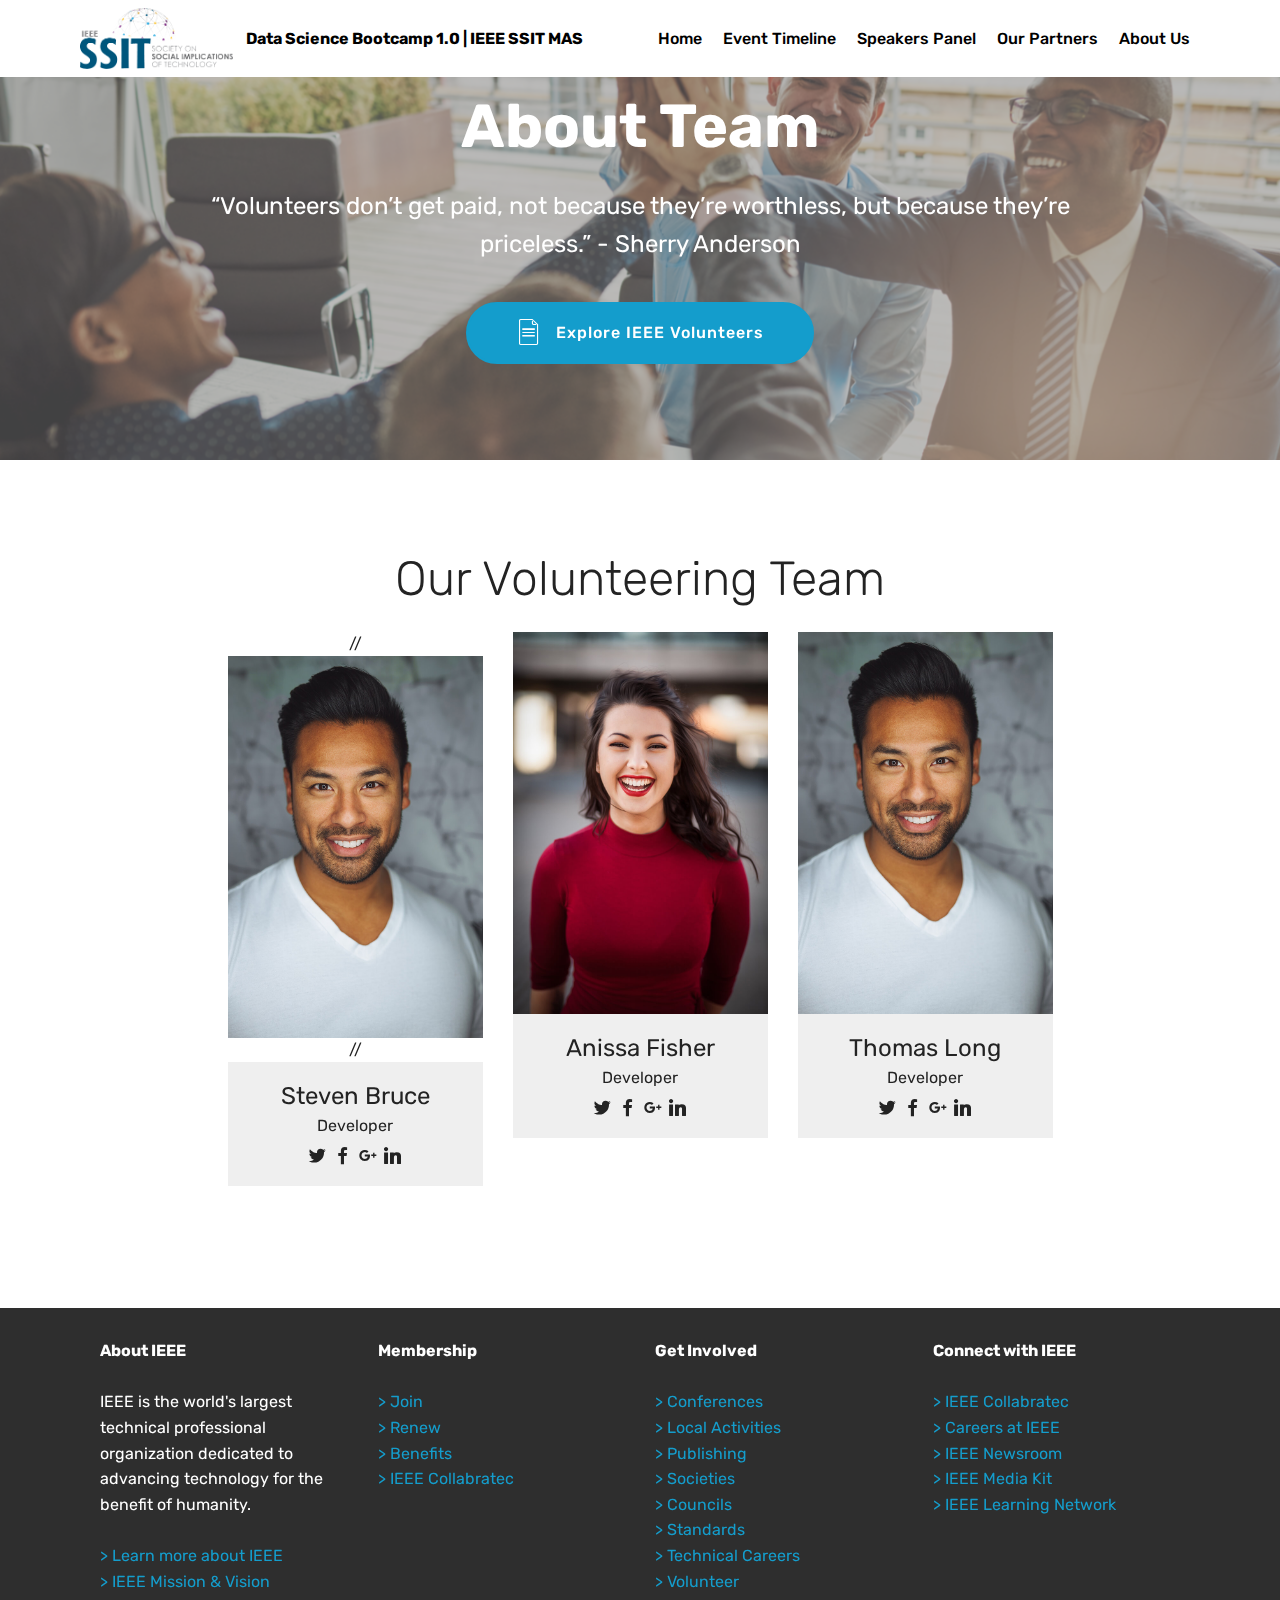
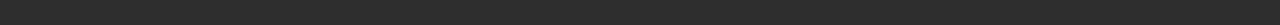
==== commit ebe6956b: "Update aboutTeam.html" ====
--- a/aboutTeam.html
+++ b/aboutTeam.html
@@ -95,7 +95,7 @@
             
         <div class="team-item col-lg-3 col-md-6">
                 <div class="item-image">
-                    <img src="assets/images/face3.jpg" alt="" title="">
+                    //<img src="assets/images/face3.jpg" alt="" title="">//
                 </div>
                 <div class="item-caption py-3">
                     <div class="item-name px-2">
@@ -257,4 +257,4 @@
   
   
 </body>
-</html>+</html>
--- a/assets/mobirise/css/mbr-additional.css
+++ b/assets/mobirise/css/mbr-additional.css
@@ -9,7 +9,7 @@
 }
 .display-1 {
   font-family: 'Rubik', sans-serif;
-  font-size: 4.25rem;
+  font-size: 3.8rem;
   font-display: swap;
 }
 .display-1 > .mbr-iconfont {
--- a/assets/mobirise/css/mbr-additional.css
+++ b/assets/mobirise/css/mbr-additional.css
@@ -9,7 +9,7 @@
 }
 .display-1 {
   font-family: 'Rubik', sans-serif;
-  font-size: 4.25rem;
+  font-size: 3.8rem;
   font-display: swap;
 }
 .display-1 > .mbr-iconfont {
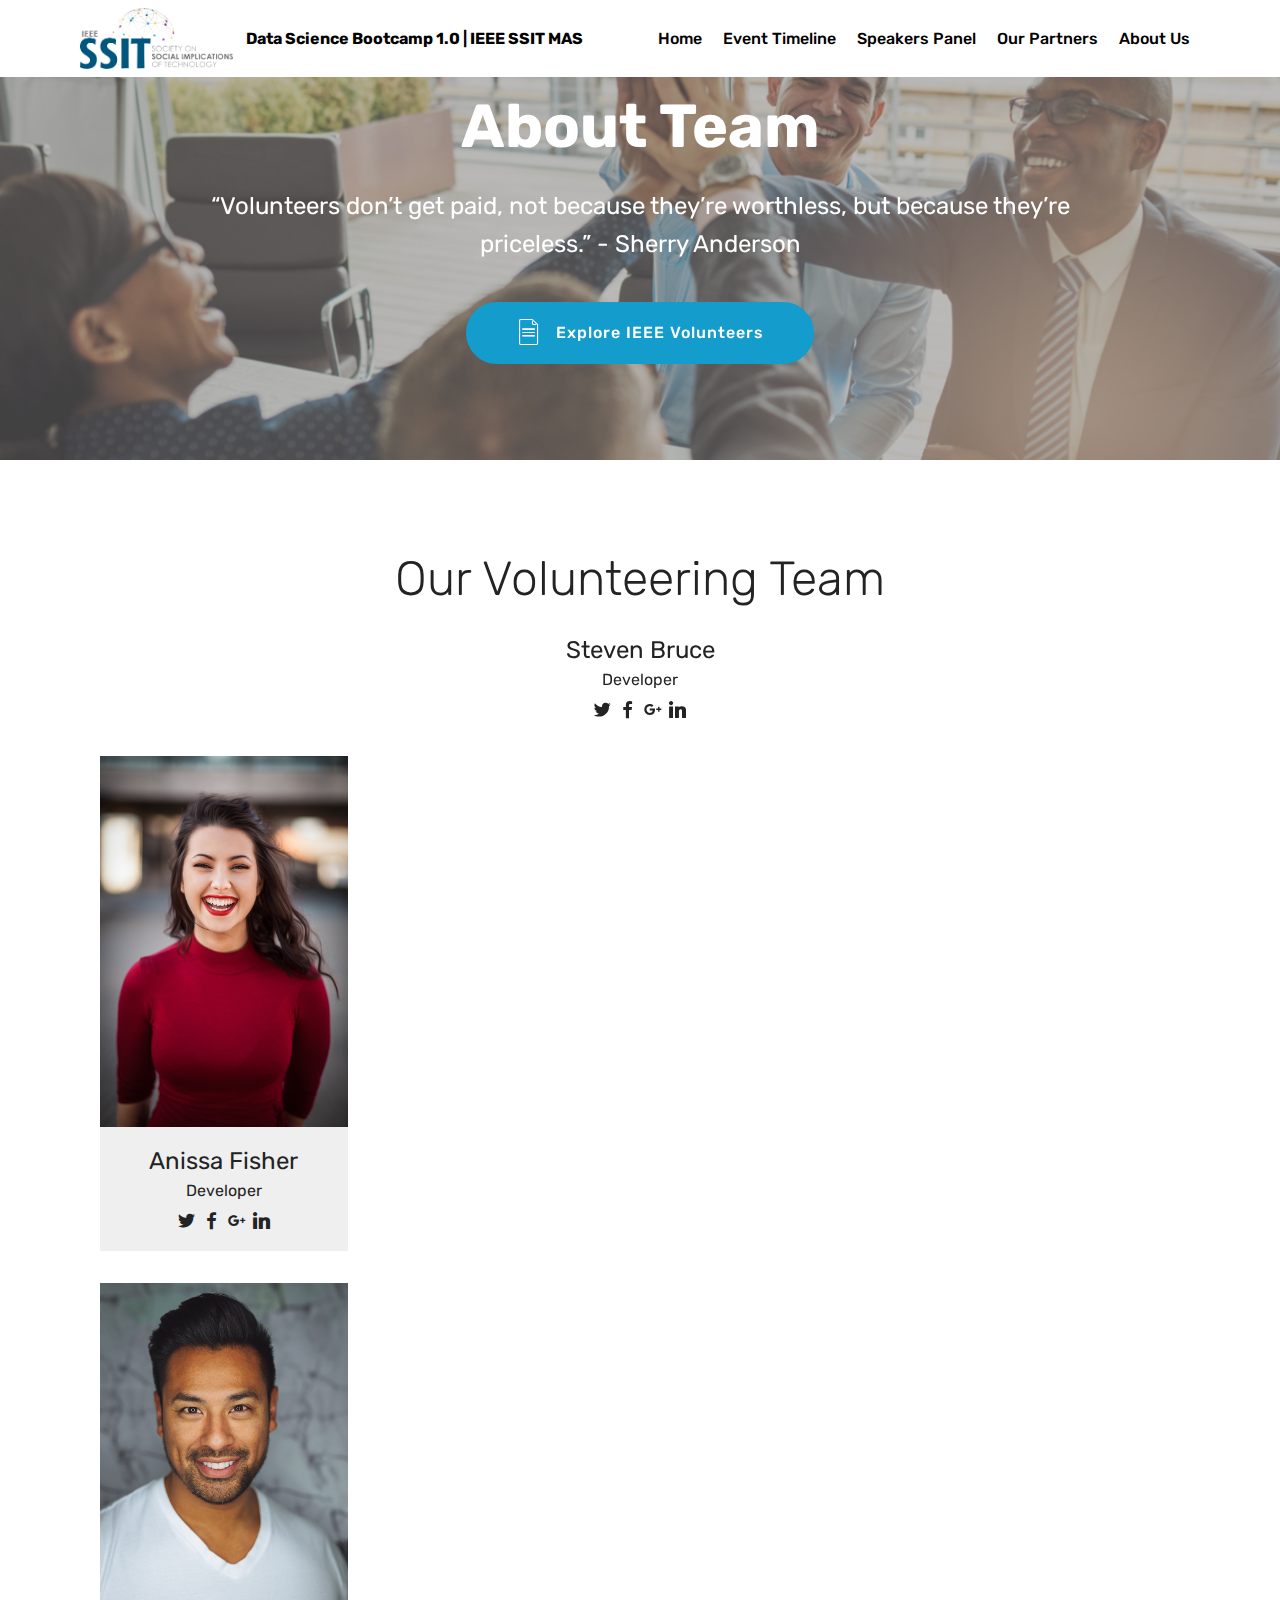
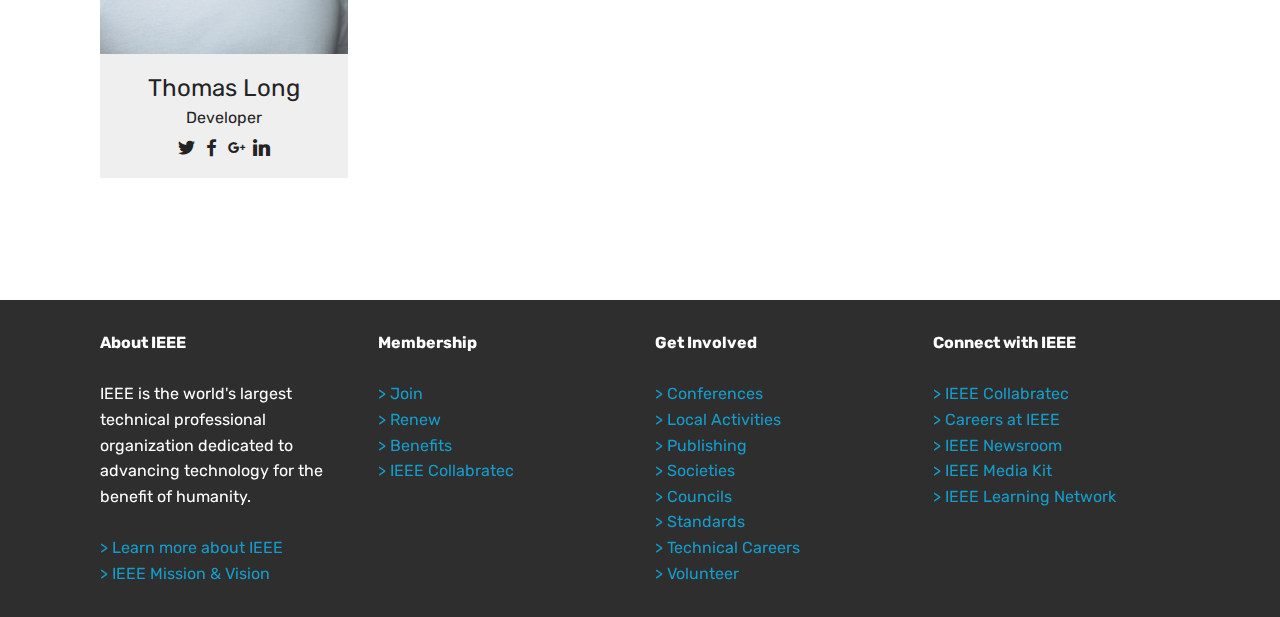
==== commit 1ef0c0fb: "Update aboutTeam.html" ====
--- a/aboutTeam.html
+++ b/aboutTeam.html
@@ -94,10 +94,10 @@
         <div class="row media-row">
             
         <div class="team-item col-lg-3 col-md-6">
-                <div class="item-image">
-                    //<img src="assets/images/face3.jpg" alt="" title="">//
-                </div>
-                <div class="item-caption py-3">
+                <!--<div class="item-image">
+                    <img src="assets/images/face3.jpg" alt="" title="">
+                </div>
+                <div class="item-caption py-3">-->
                     <div class="item-name px-2">
                         <p class="mbr-fonts-style display-5">
                            Steven Bruce</p>
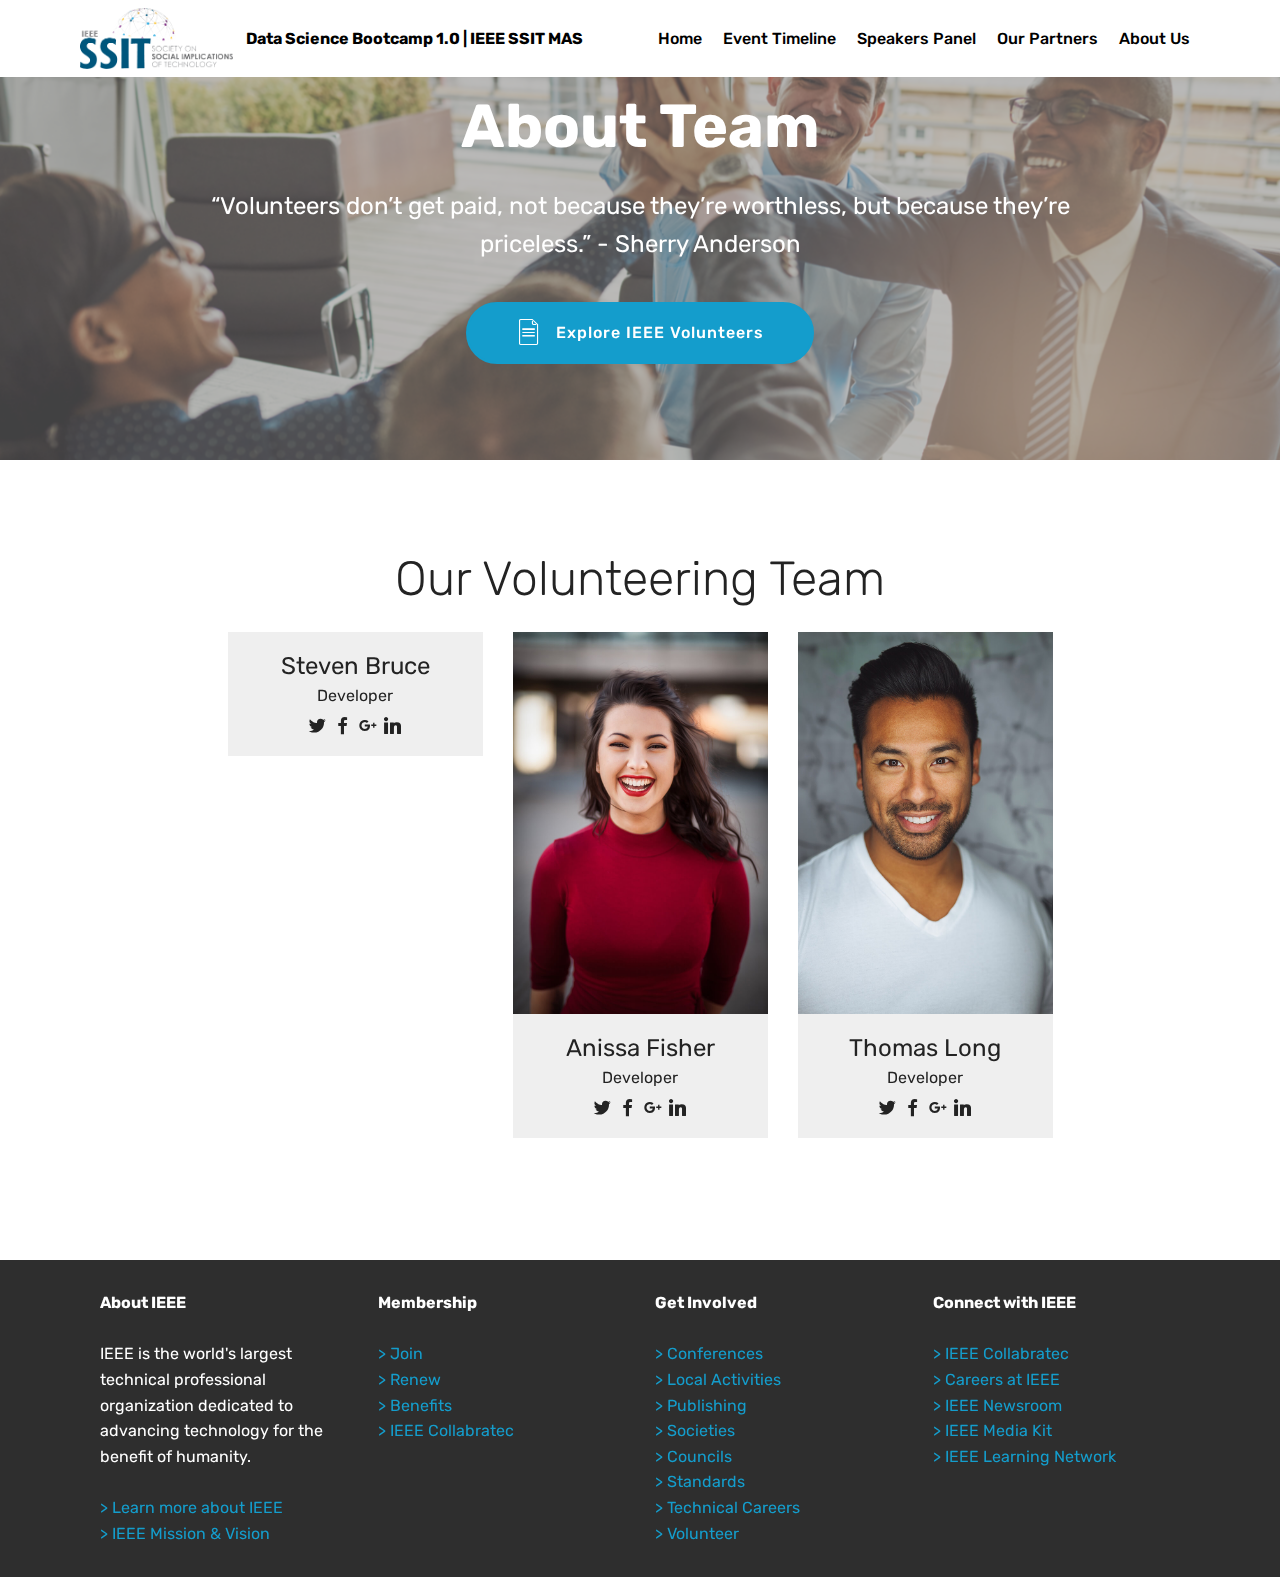
==== commit 6e940e06: "Update aboutTeam.html" ====
--- a/aboutTeam.html
+++ b/aboutTeam.html
@@ -96,8 +96,8 @@
         <div class="team-item col-lg-3 col-md-6">
                 <!--<div class="item-image">
                     <img src="assets/images/face3.jpg" alt="" title="">
-                </div>
-                <div class="item-caption py-3">-->
+                </div>-->
+                <div class="item-caption py-3">
                     <div class="item-name px-2">
                         <p class="mbr-fonts-style display-5">
                            Steven Bruce</p>
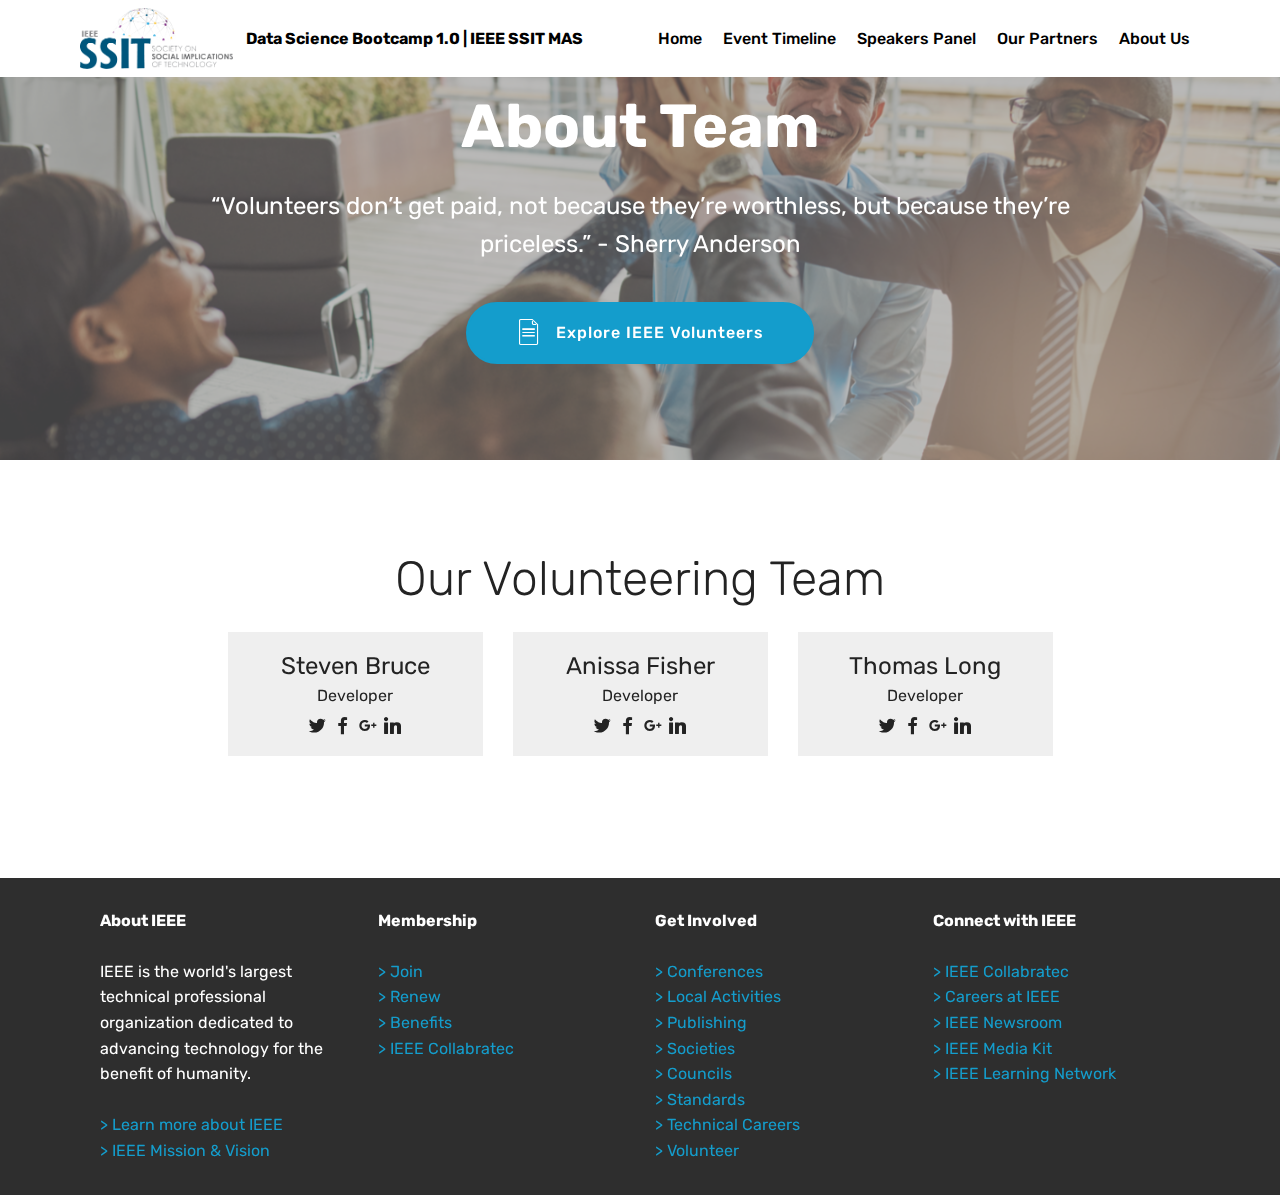
==== commit d05fb790: "Update aboutTeam.html" ====
--- a/aboutTeam.html
+++ b/aboutTeam.html
@@ -127,9 +127,9 @@
                     </div>
                 </div>
             </div><div class="team-item col-lg-3 col-md-6">
-                <div class="item-image">
+                <!--<div class="item-image">
                     <img src="assets/images/face2.jpg" alt="" title="">
-                </div>
+                </div>-->
                 <div class="item-caption py-3">
                     <div class="item-name px-2">
                         <p class="mbr-fonts-style display-5">
@@ -160,9 +160,9 @@
                     </div>
                 </div>
             </div><div class="team-item col-lg-3 col-md-6">
-                <div class="item-image">
+                <!--<div class="item-image">
                     <img src="assets/images/face3.jpg" alt="" title="">
-                </div>
+                </div>-->
                 <div class="item-caption py-3">
                     <div class="item-name px-2">
                         <p class="mbr-fonts-style display-5">
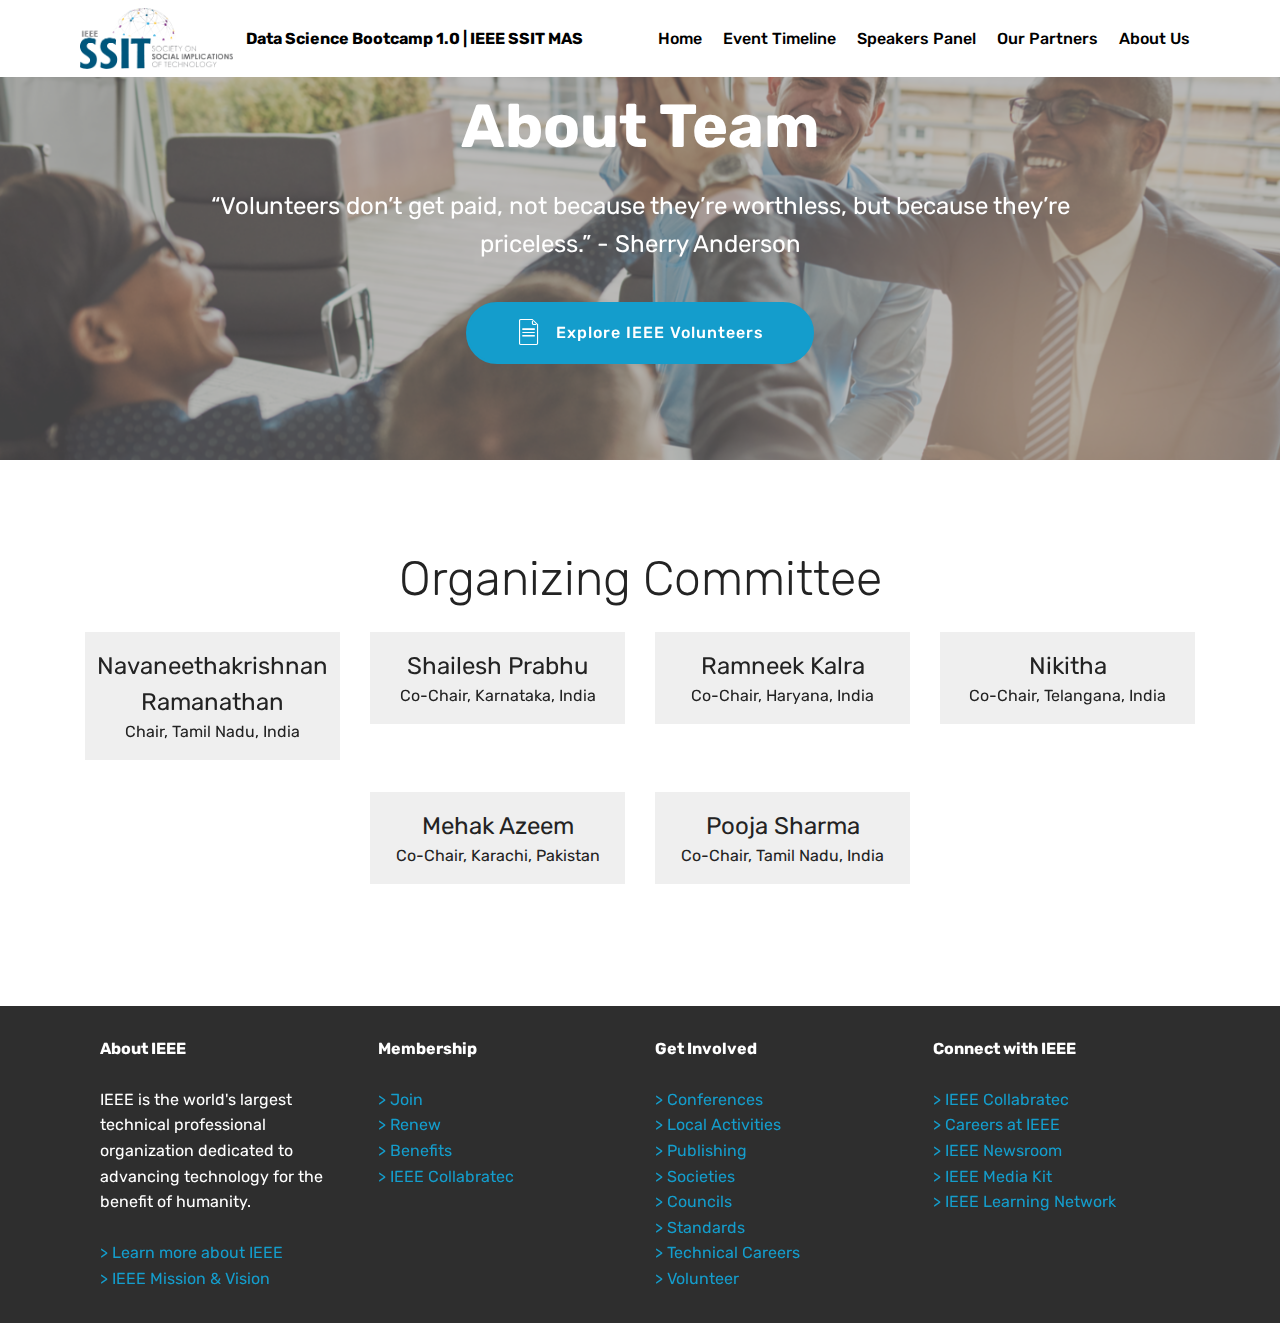
==== commit eade7220: "Update aboutTeam.html" ====
--- a/aboutTeam.html
+++ b/aboutTeam.html
@@ -89,23 +89,23 @@
     
     
     <div class="container align-center">
-        <h2 class="pb-3 mbr-fonts-style mbr-section-title display-2">Our Volunteering Team</h2>
+        <h2 class="pb-3 mbr-fonts-style mbr-section-title display-2">Organizing Committee</h2>
         
         <div class="row media-row">
             
-        <div class="team-item col-lg-3 col-md-6">
-                <!--<div class="item-image">
-                    <img src="assets/images/face3.jpg" alt="" title="">
-                </div>-->
-                <div class="item-caption py-3">
-                    <div class="item-name px-2">
-                        <p class="mbr-fonts-style display-5">
-                           Steven Bruce</p>
-                    </div>
-                    <div class="item-role px-2">
-                        <p>Developer</p>
-                    </div>
-                    <div class="item-social pt-2">
+          <div class="team-item col-lg-3 col-md-6">
+                <!--<div class="item-image">
+                    <img src="assets/images/face3.jpg" alt="" title="">
+                </div>-->
+               <div class="item-caption py-3">
+                    <div class="item-name px-2">
+                        <p class="mbr-fonts-style display-5">
+                           Navaneethakrishnan Ramanathan</p>
+                    </div>
+                    <div class="item-role px-2">
+                        <p>Chair, Tamil Nadu, India</p>
+                    </div>
+                    <!--<div class="item-social pt-2">
                         <a href="https://twitter.com/mobirise" target="_blank">
                             <span class="p-1 socicon-twitter socicon mbr-iconfont mbr-iconfont-social"></span>
                         </a>
@@ -124,21 +124,22 @@
                         <a href="https://www.youtube.com/channel/UCt_tncVAetpK5JeM8L-8jyw" target="_blank">    
                             
                         </a>
-                    </div>
-                </div>
-            </div><div class="team-item col-lg-3 col-md-6">
+                    </div>-->
+                </div>
+            </div>
+          <div class="team-item col-lg-3 col-md-6">
                 <!--<div class="item-image">
                     <img src="assets/images/face2.jpg" alt="" title="">
                 </div>-->
                 <div class="item-caption py-3">
                     <div class="item-name px-2">
                         <p class="mbr-fonts-style display-5">
-                           Anissa Fisher</p>
-                    </div>
-                    <div class="item-role px-2">
-                        <p>Developer</p>
-                    </div>
-                    <div class="item-social pt-2">
+                           Shailesh Prabhu</p>
+                    </div>
+                    <div class="item-role px-2">
+                        <p>Co-Chair, Karnataka, India</p>
+                    </div>
+                   <!--<div class="item-social pt-2">
                         <a href="https://twitter.com/mobirise" target="_blank">
                             <span class="p-1 socicon-twitter socicon mbr-iconfont mbr-iconfont-social"></span>
                         </a>
@@ -157,21 +158,22 @@
                         <a href="https://www.youtube.com/channel/UCt_tncVAetpK5JeM8L-8jyw" target="_blank">    
                             
                         </a>
-                    </div>
-                </div>
-            </div><div class="team-item col-lg-3 col-md-6">
-                <!--<div class="item-image">
-                    <img src="assets/images/face3.jpg" alt="" title="">
-                </div>-->
-                <div class="item-caption py-3">
-                    <div class="item-name px-2">
-                        <p class="mbr-fonts-style display-5">
-                           Thomas Long</p>
-                    </div>
-                    <div class="item-role px-2">
-                        <p>Developer</p>
-                    </div>
-                    <div class="item-social pt-2">
+                    </div>-->
+                </div>
+            </div>
+          <div class="team-item col-lg-3 col-md-6">
+                <!--<div class="item-image">
+                    <img src="assets/images/face3.jpg" alt="" title="">
+                </div>-->
+                <div class="item-caption py-3">
+                    <div class="item-name px-2">
+                        <p class="mbr-fonts-style display-5">
+                           Ramneek Kalra</p>
+                    </div>
+                    <div class="item-role px-2">
+                        <p>Co-Chair, Haryana, India</p>
+                    </div>
+                    <!--<div class="item-social pt-2">
                         <a href="https://twitter.com/mobirise" target="_blank">
                             <span class="p-1 socicon-twitter socicon mbr-iconfont mbr-iconfont-social"></span>
                         </a>
@@ -190,9 +192,52 @@
                         <a href="https://www.youtube.com/channel/UCt_tncVAetpK5JeM8L-8jyw" target="_blank">    
                             
                         </a>
-                    </div>
-                </div>
-            </div></div>    
+                    </div>-->
+                </div>
+            </div>
+          <div class="team-item col-lg-3 col-md-6">
+                <!--<div class="item-image">
+                    <img src="assets/images/face3.jpg" alt="" title="">
+                </div>-->
+                <div class="item-caption py-3">
+                    <div class="item-name px-2">
+                        <p class="mbr-fonts-style display-5">
+                           Nikitha</p>
+                    </div>
+                    <div class="item-role px-2">
+                        <p>Co-Chair, Telangana, India</p>
+                    </div>
+                </div>
+            </div>
+          <div class="team-item col-lg-3 col-md-6">
+                <!--<div class="item-image">
+                    <img src="assets/images/face3.jpg" alt="" title="">
+                </div>-->
+                <div class="item-caption py-3">
+                    <div class="item-name px-2">
+                        <p class="mbr-fonts-style display-5">
+                           Mehak Azeem</p>
+                    </div>
+                    <div class="item-role px-2">
+                        <p>Co-Chair, Karachi, Pakistan</p>
+                    </div>
+                </div>
+            </div>
+          <div class="team-item col-lg-3 col-md-6">
+                <!--<div class="item-image">
+                    <img src="assets/images/face3.jpg" alt="" title="">
+                </div>-->
+                <div class="item-caption py-3">
+                    <div class="item-name px-2">
+                        <p class="mbr-fonts-style display-5">
+                           Pooja Sharma</p>
+                    </div>
+                    <div class="item-role px-2">
+                        <p>Co-Chair, Tamil Nadu, India</p>
+                    </div>
+                </div>
+            </div>
+        </div>    
     </div>
 </section>
 
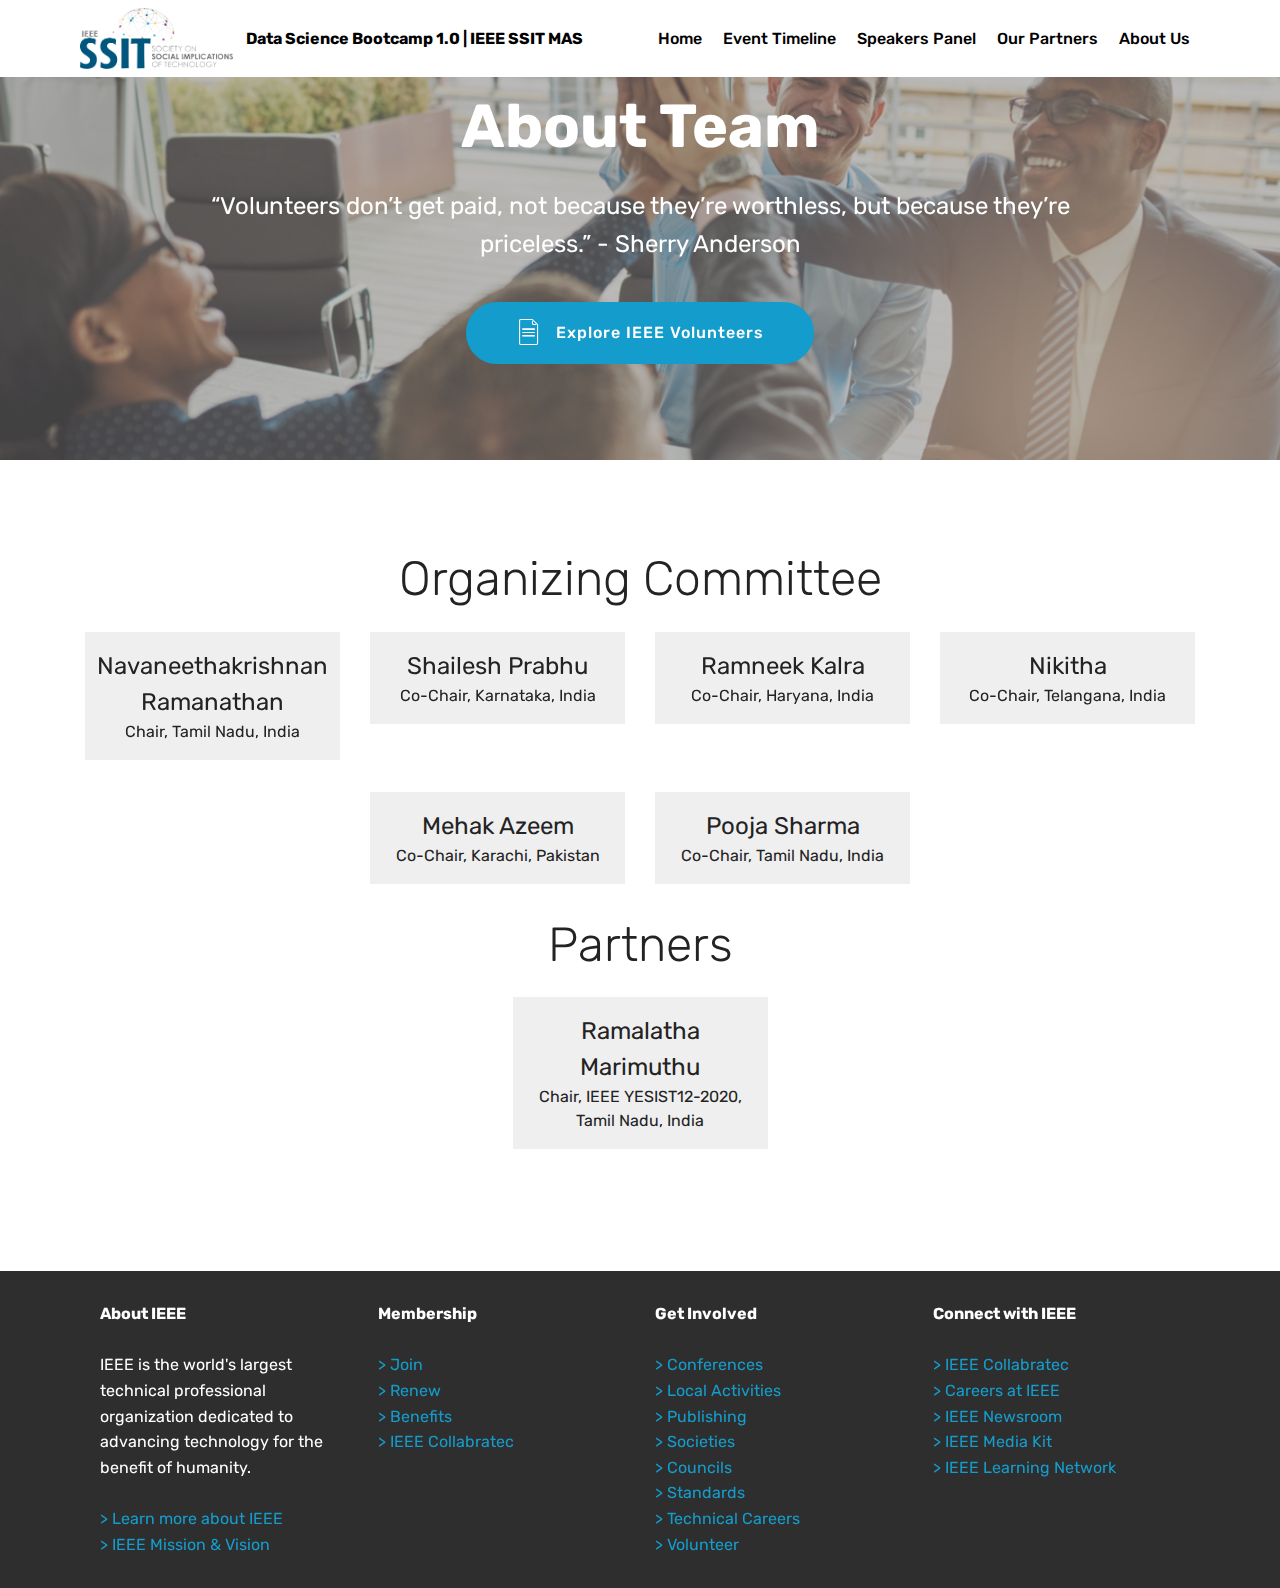
==== commit 33885966: "Update aboutTeam.html" ====
--- a/aboutTeam.html
+++ b/aboutTeam.html
@@ -237,7 +237,24 @@
                     </div>
                 </div>
             </div>
-        </div>    
+      </div>
+       <h2 class="pb-3 mbr-fonts-style mbr-section-title display-2">Partners</h2>
+      <div class="row media-row">
+         <div class="team-item col-lg-3 col-md-6">
+                <!--<div class="item-image">
+                    <img src="assets/images/face3.jpg" alt="" title="">
+                </div>-->
+                <div class="item-caption py-3">
+                    <div class="item-name px-2">
+                        <p class="mbr-fonts-style display-5">
+                           Ramalatha Marimuthu</p>
+                    </div>
+                    <div class="item-role px-2">
+                        <p>Chair, IEEE YESIST12-2020, Tamil Nadu, India</p>
+                    </div>
+                </div>
+            </div>
+      </div>
     </div>
 </section>
 
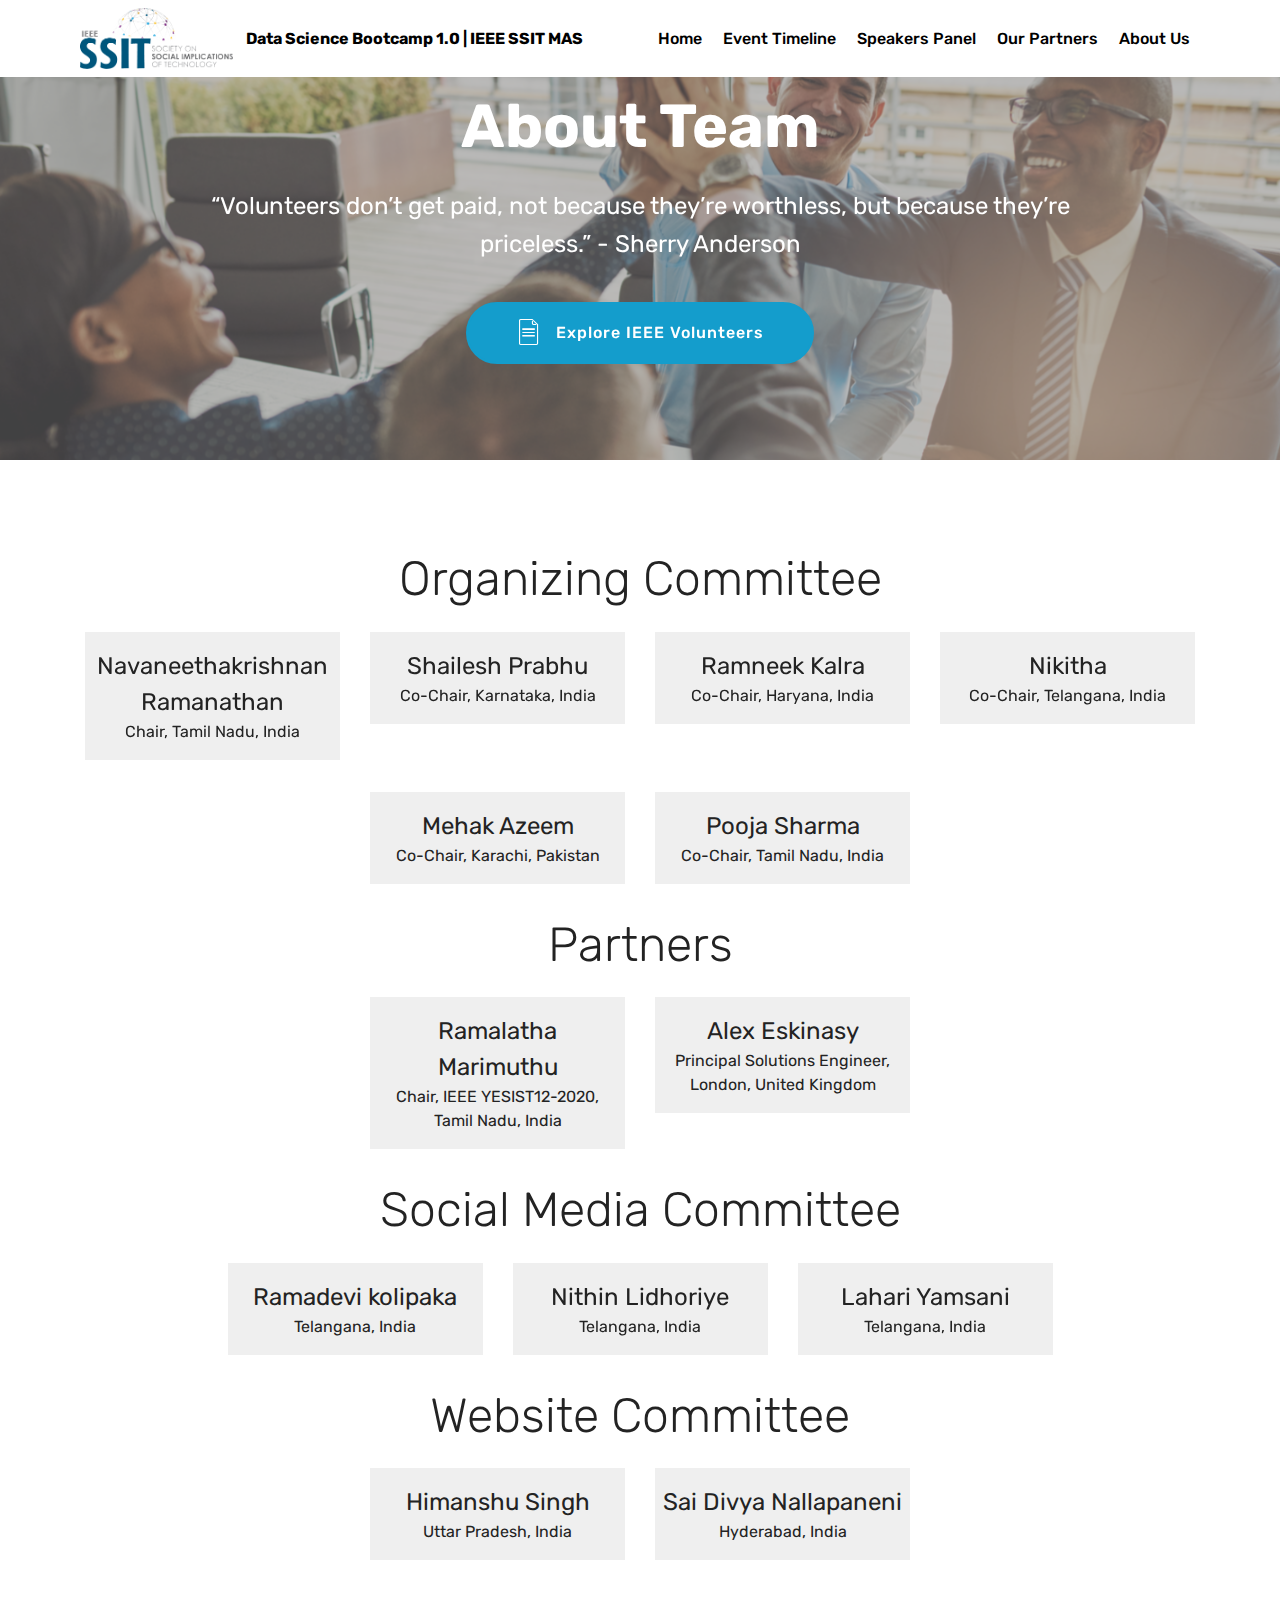
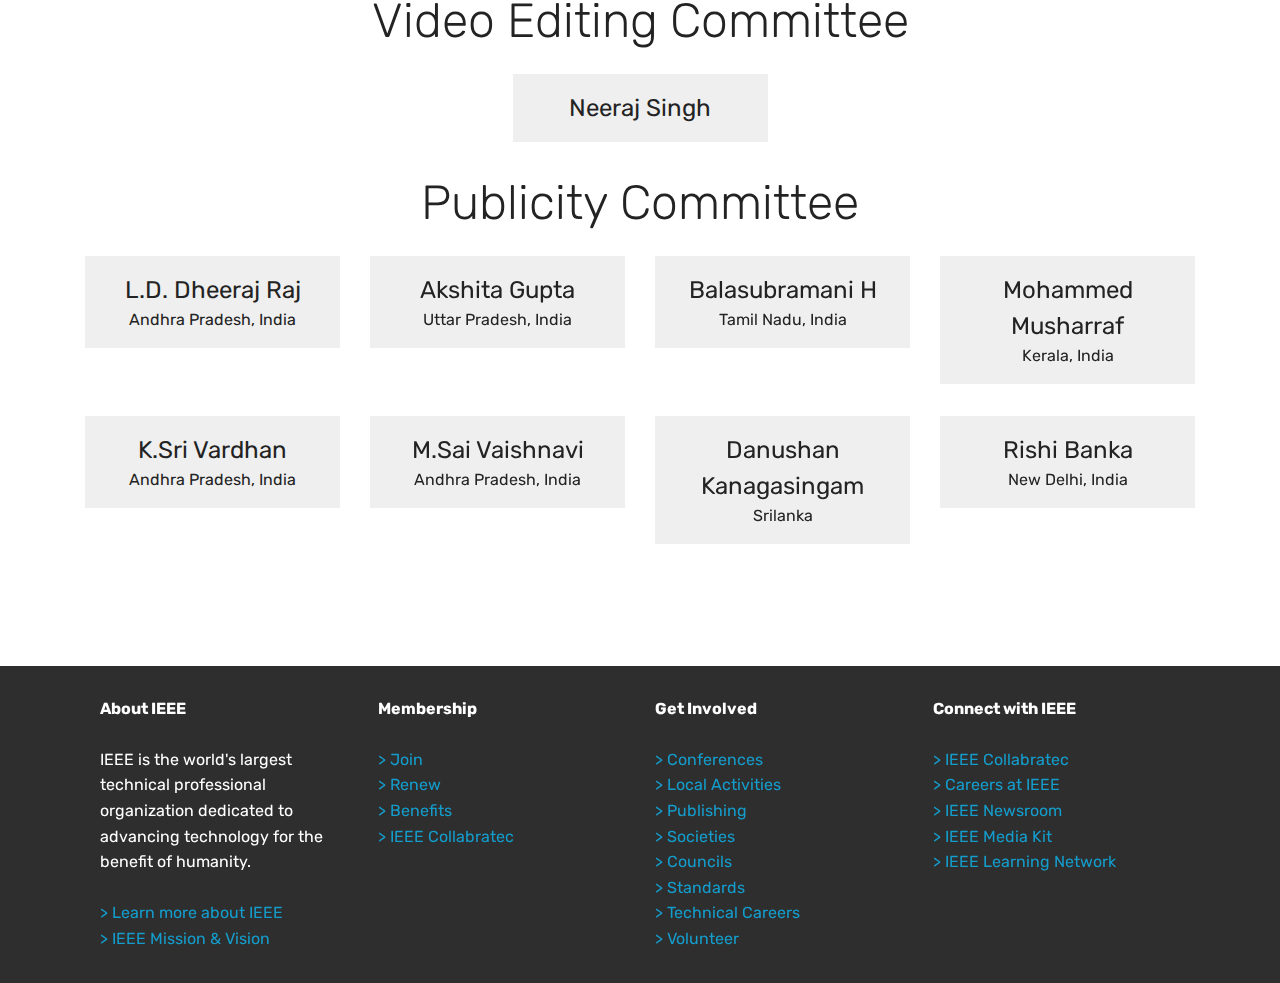
==== commit 70fadada: "Update aboutTeam.html" ====
--- a/aboutTeam.html
+++ b/aboutTeam.html
@@ -254,7 +254,229 @@
                     </div>
                 </div>
             </div>
+          <div class="team-item col-lg-3 col-md-6">
+                <!--<div class="item-image">
+                    <img src="assets/images/face3.jpg" alt="" title="">
+                </div>-->
+                <div class="item-caption py-3">
+                    <div class="item-name px-2">
+                        <p class="mbr-fonts-style display-5">
+                           Alex Eskinasy</p>
+                    </div>
+                    <div class="item-role px-2">
+                        <p>Principal Solutions Engineer, London, United Kingdom</p>
+                    </div>
+                </div>
+            </div>
       </div>
+      <h2 class="pb-3 mbr-fonts-style mbr-section-title display-2">Social Media Committee</h2>
+       <div class="row media-row">
+          	<div class="team-item col-lg-3 col-md-6">
+                <!--<div class="item-image">
+                    <img src="assets/images/face3.jpg" alt="" title="">
+                </div>-->
+                <div class="item-caption py-3">
+                    <div class="item-name px-2">
+                        <p class="mbr-fonts-style display-5">
+                          Ramadevi kolipaka</p>
+                    </div>
+                    <div class="item-role px-2">
+                        <p>Telangana, India</p>
+                    </div>
+                </div>
+            </div>
+            <div class="team-item col-lg-3 col-md-6">
+                <!--<div class="item-image">
+                    <img src="assets/images/face3.jpg" alt="" title="">
+                </div>-->
+                <div class="item-caption py-3">
+                    <div class="item-name px-2">
+                        <p class="mbr-fonts-style display-5">
+                           Nithin Lidhoriye</p>
+                    </div>
+                    <div class="item-role px-2">
+                        <p>Telangana, India</p>
+                    </div>
+                </div>
+            </div>
+            <div class="team-item col-lg-3 col-md-6">
+                <!--<div class="item-image">
+                    <img src="assets/images/face3.jpg" alt="" title="">
+                </div>-->
+                <div class="item-caption py-3">
+                    <div class="item-name px-2">
+                        <p class="mbr-fonts-style display-5">
+                           Lahari Yamsani</p>
+                    </div>
+                    <div class="item-role px-2">
+                        <p>Telangana, India</p>
+                    </div>
+                </div>
+            </div>
+       </div>
+       <h2 class="pb-3 mbr-fonts-style mbr-section-title display-2">Website Committee</h2>
+       <div class="row media-row">
+	        <div class="team-item col-lg-3 col-md-6">
+                <!--<div class="item-image">
+                    <img src="assets/images/face3.jpg" alt="" title="">
+                </div>-->
+                <div class="item-caption py-3">
+                    <div class="item-name px-2">
+                        <p class="mbr-fonts-style display-5">
+                           Himanshu Singh</p>
+                    </div>
+                    <div class="item-role px-2">
+                        <p>Uttar Pradesh, India</p>
+                    </div>
+                </div>
+           </div>
+         <div class="team-item col-lg-3 col-md-6">
+                <!--<div class="item-image">
+                    <img src="assets/images/face3.jpg" alt="" title="">
+                </div>-->
+                <div class="item-caption py-3">
+                    <div class="item-name px-2">
+                        <p class="mbr-fonts-style display-5">
+                          Sai Divya Nallapaneni</p>
+                    </div>
+                    <div class="item-role px-2">
+                        <p>Hyderabad, India</p>
+                    </div>
+                </div>
+           </div>
+       </div>
+      <h2 class="pb-3 mbr-fonts-style mbr-section-title display-2">Video Editing Committee</h2>
+       <div class="row media-row">
+        	<div class="team-item col-lg-3 col-md-6">
+                <!--<div class="item-image">
+                    <img src="assets/images/face3.jpg" alt="" title="">
+                </div>-->
+                <div class="item-caption py-3">
+                    <div class="item-name px-2">
+                        <p class="mbr-fonts-style display-5">
+                           Neeraj Singh</p>
+                    </div>
+                    <div class="item-role px-2">
+                        <pTelangana, India</p>
+                    </div>
+                </div>
+            </div>
+        </div>
+      <h2 class="pb-3 mbr-fonts-style mbr-section-title display-2">Publicity Committee</h2>
+       <div class="row media-row">
+        	<div class="team-item col-lg-3 col-md-6">
+                <!--<div class="item-image">
+                    <img src="assets/images/face3.jpg" alt="" title="">
+                </div>-->
+                <div class="item-caption py-3">
+                    <div class="item-name px-2">
+                        <p class="mbr-fonts-style display-5">
+                           L.D. Dheeraj Raj</p>
+                    </div>
+                    <div class="item-role px-2">
+                        <p>Andhra Pradesh, India</p>
+                    </div>
+                </div>
+            </div>
+         <div class="team-item col-lg-3 col-md-6">
+                <!--<div class="item-image">
+                    <img src="assets/images/face3.jpg" alt="" title="">
+                </div>-->
+                <div class="item-caption py-3">
+                    <div class="item-name px-2">
+                        <p class="mbr-fonts-style display-5">
+                           Akshita Gupta</p>
+                    </div>
+                    <div class="item-role px-2">
+                        <p>Uttar Pradesh, India</p>
+                    </div>
+                </div>
+            </div>
+         <div class="team-item col-lg-3 col-md-6">
+                <!--<div class="item-image">
+                    <img src="assets/images/face3.jpg" alt="" title="">
+                </div>-->
+                <div class="item-caption py-3">
+                    <div class="item-name px-2">
+                        <p class="mbr-fonts-style display-5">
+                           Balasubramani H</p>
+                    </div>
+                    <div class="item-role px-2">
+                        <p>Tamil Nadu, India</p>
+                    </div>
+                </div>
+            </div>
+         <div class="team-item col-lg-3 col-md-6">
+                <!--<div class="item-image">
+                    <img src="assets/images/face3.jpg" alt="" title="">
+                </div>-->
+                <div class="item-caption py-3">
+                    <div class="item-name px-2">
+                        <p class="mbr-fonts-style display-5">
+                           Mohammed Musharraf</p>
+                    </div>
+                    <div class="item-role px-2">
+                        <p>Kerala, India</p>
+                    </div>
+                </div>
+            </div>
+         <div class="team-item col-lg-3 col-md-6">
+                <!--<div class="item-image">
+                    <img src="assets/images/face3.jpg" alt="" title="">
+                </div>-->
+                <div class="item-caption py-3">
+                    <div class="item-name px-2">
+                        <p class="mbr-fonts-style display-5">
+                           K.Sri Vardhan</p>
+                    </div>
+                    <div class="item-role px-2">
+                        <p>Andhra Pradesh, India</p>
+                    </div>
+                </div>
+            </div>
+         <div class="team-item col-lg-3 col-md-6">
+                <!--<div class="item-image">
+                    <img src="assets/images/face3.jpg" alt="" title="">
+                </div>-->
+                <div class="item-caption py-3">
+                    <div class="item-name px-2">
+                        <p class="mbr-fonts-style display-5">
+                           M.Sai Vaishnavi</p>
+                    </div>
+                    <div class="item-role px-2">
+                        <p>Andhra Pradesh, India</p>
+                    </div>
+                </div>
+            </div>
+         <div class="team-item col-lg-3 col-md-6">
+                <!--<div class="item-image">
+                    <img src="assets/images/face3.jpg" alt="" title="">
+                </div>-->
+                <div class="item-caption py-3">
+                    <div class="item-name px-2">
+                        <p class="mbr-fonts-style display-5">
+                           Danushan Kanagasingam</p>
+                    </div>
+                    <div class="item-role px-2">
+                        <p>Srilanka</p>
+                    </div>
+                </div>
+            </div>
+         <div class="team-item col-lg-3 col-md-6">
+                <!--<div class="item-image">
+                    <img src="assets/images/face3.jpg" alt="" title="">
+                </div>-->
+                <div class="item-caption py-3">
+                    <div class="item-name px-2">
+                        <p class="mbr-fonts-style display-5">
+                           Rishi Banka</p>
+                    </div>
+                    <div class="item-role px-2">
+                        <p>New Delhi, India</p>
+                    </div>
+                </div>
+            </div>
+        </div>
     </div>
 </section>
 
